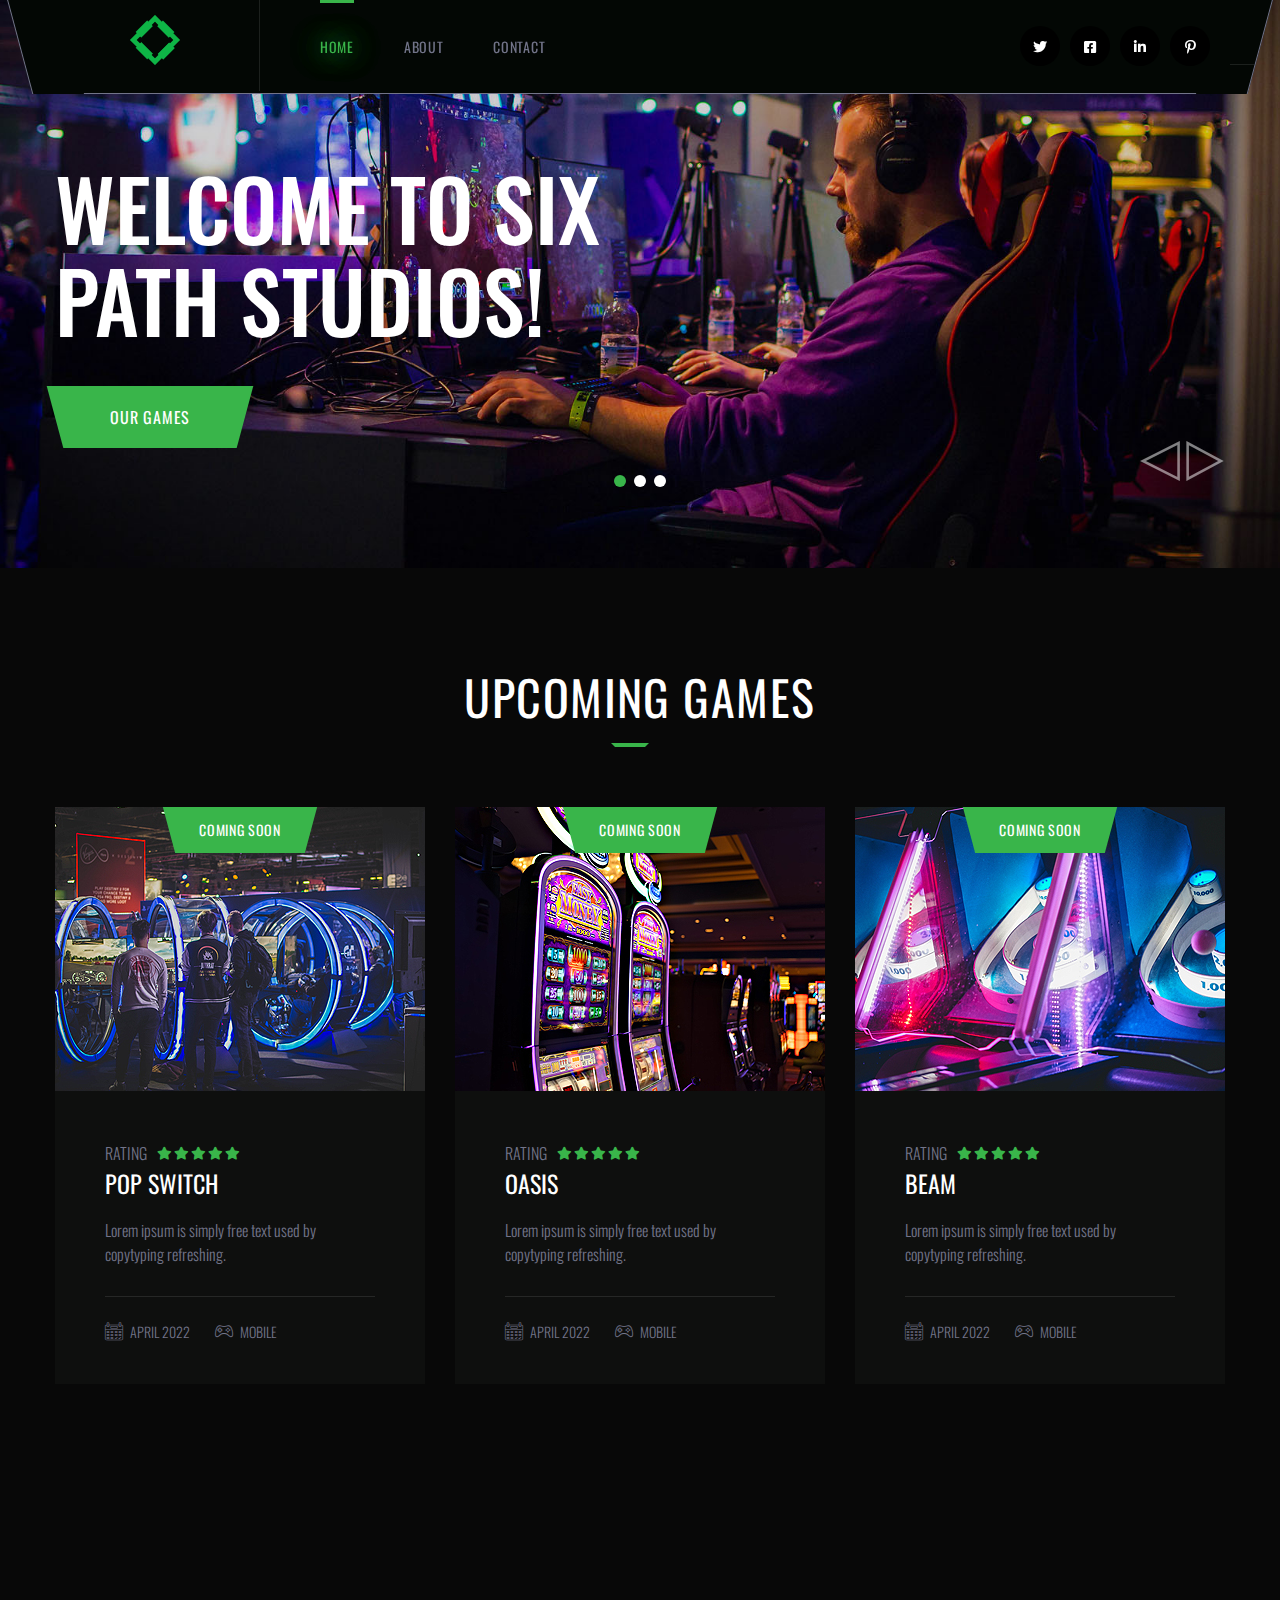
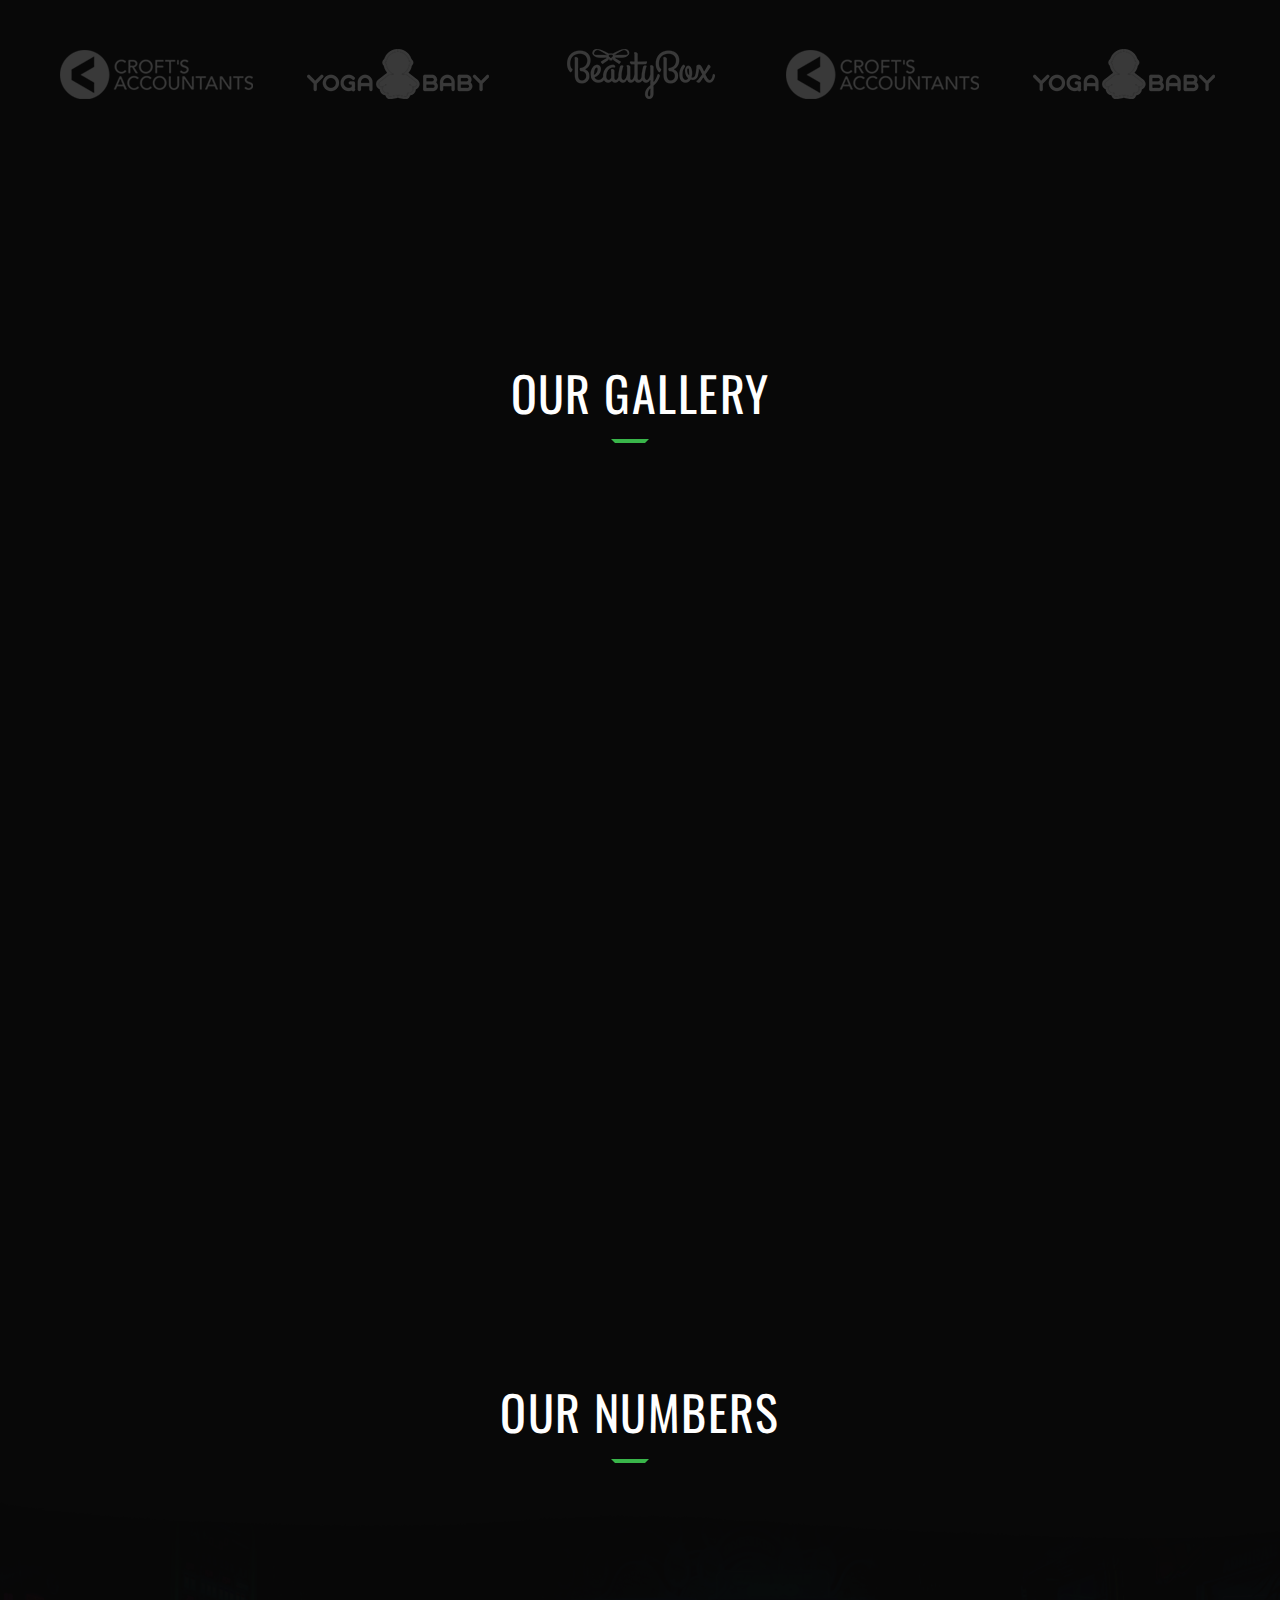
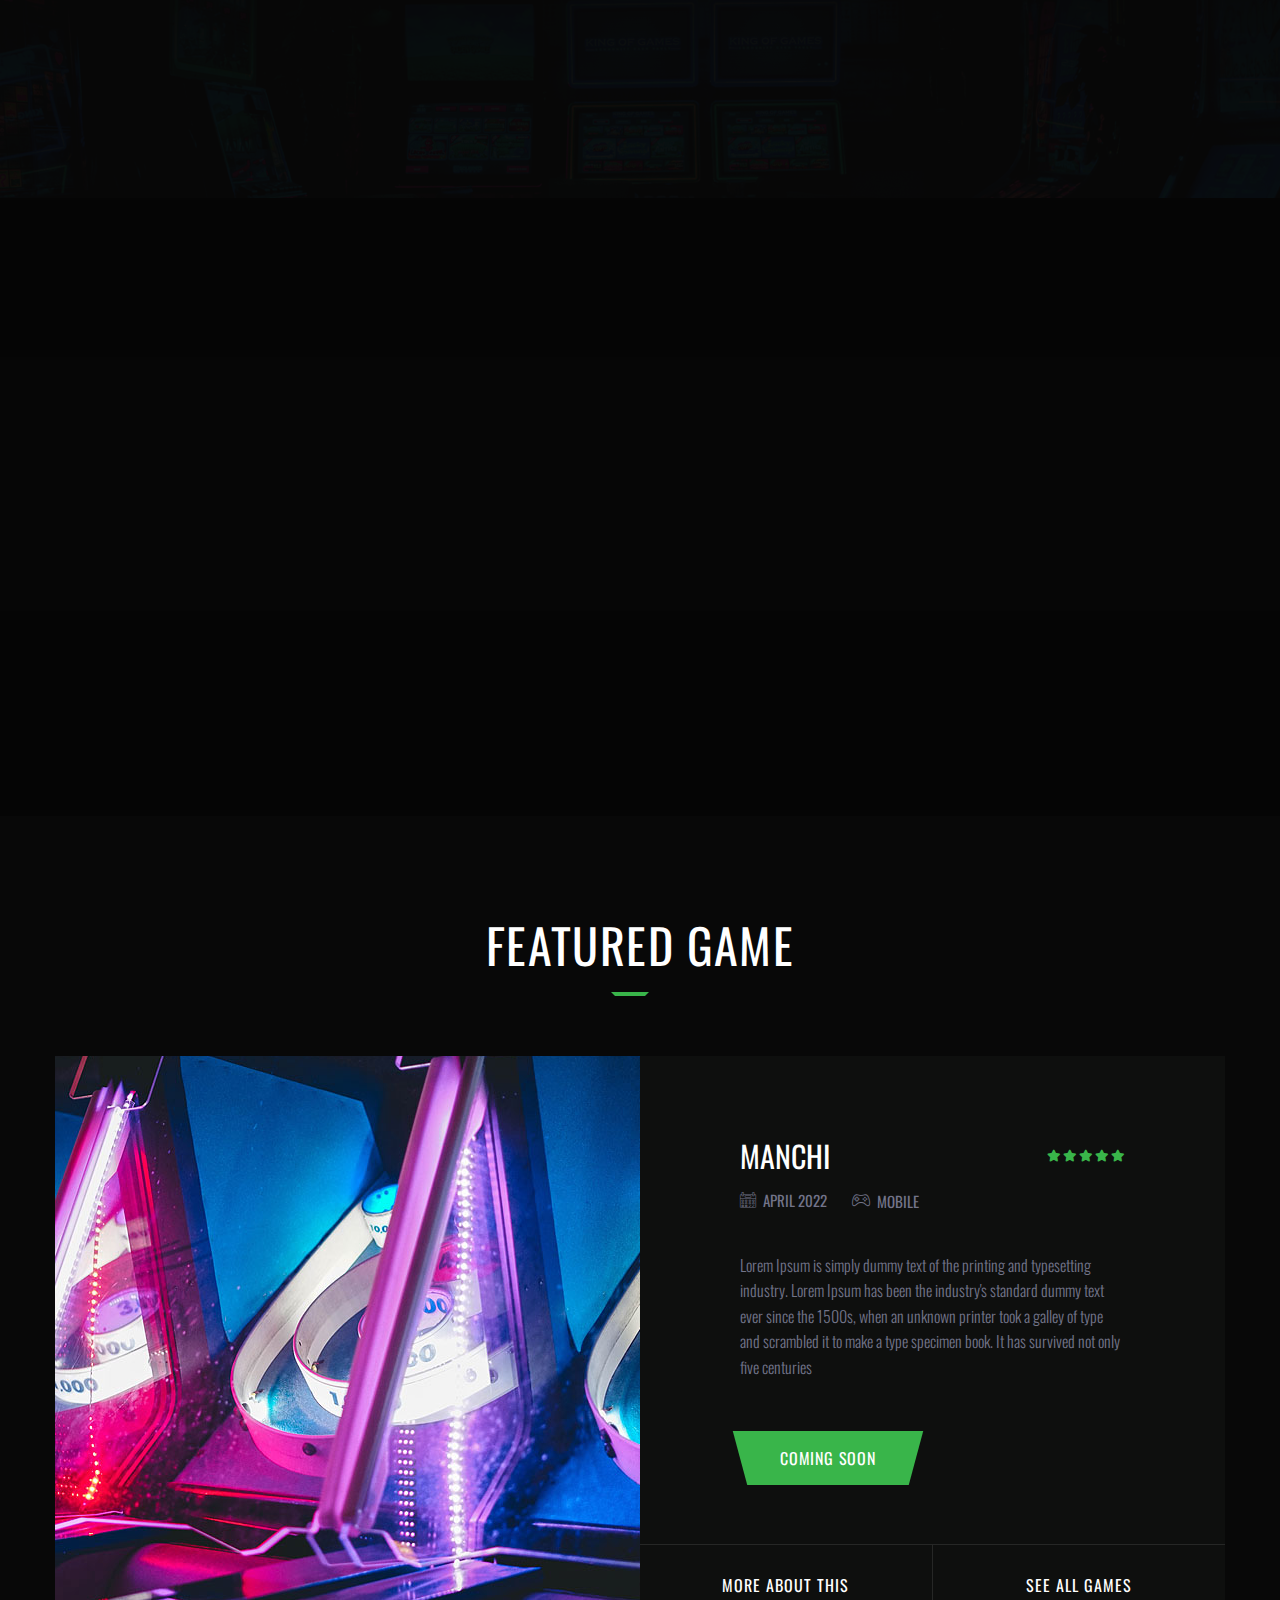
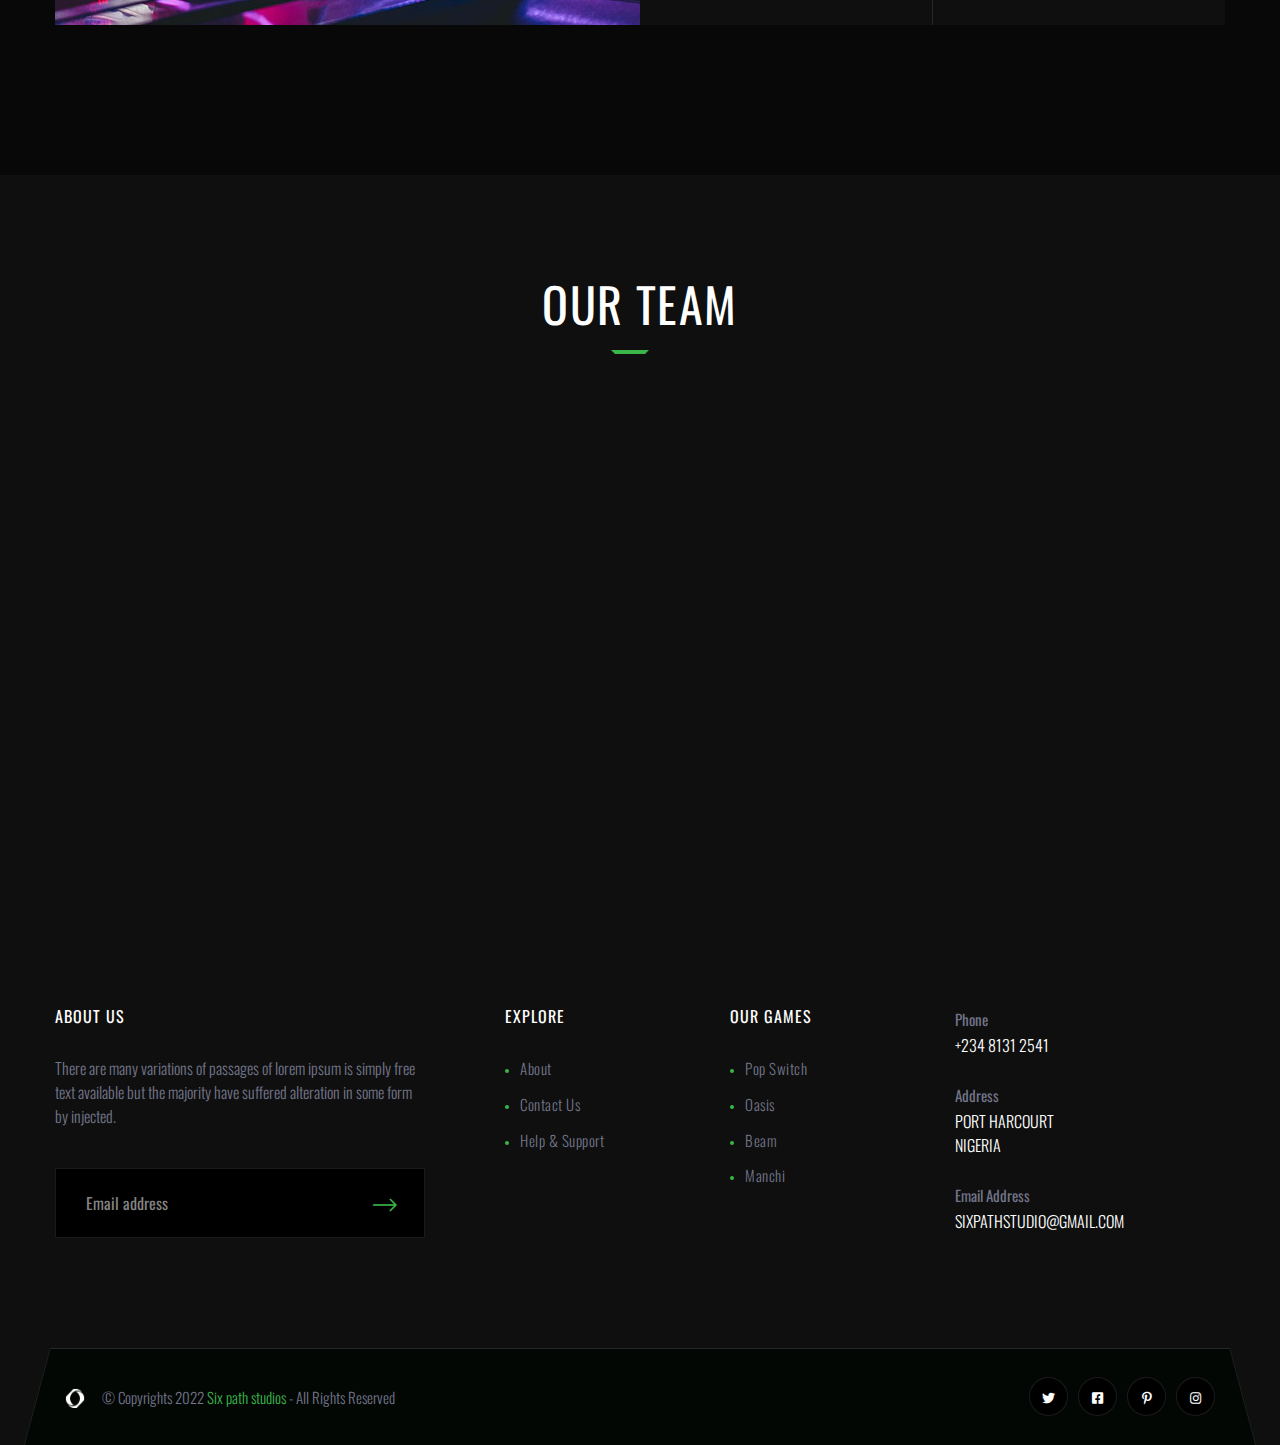
==== index.html @ fc5b92fb "team section commit" ====
<!DOCTYPE html>
<html lang="en">

<head>
    <meta charset="utf-8">
    <title>Six Path Studios</title>
    <!-- Stylesheets -->
    <link href="css/bootstrap.css" rel="stylesheet">
    <link href="css/style.css" rel="stylesheet">
    <!-- Responsive File -->
    <link href="css/responsive.css" rel="stylesheet">



    <link rel="shortcut icon" href="images/favicon.png" type="image/x-icon">
    <link rel="icon" href="images/favicon.png" type="image/x-icon">

    <!-- Responsive -->
    <meta http-equiv="X-UA-Compatible" content="IE=edge">
    <meta name="viewport" content="width=device-width, initial-scale=1.0, maximum-scale=1.0, user-scalable=0">
    <!--[if lt IE 9]><script src="https://cdnjs.cloudflare.com/ajax/libs/html5shiv/3.7.3/html5shiv.js"></script><![endif]-->
    <!--[if lt IE 9]><script src="js/respond.js"></script><![endif]-->
</head>

<body>

    <div class="page-wrapper">
        <!-- Preloader -->
        <div class="preloader">
            <div class="icon"></div>
        </div>

        <!-- Main Header -->
        <header class="main-header header-style-one">
            <div class="header-container">
                <!--Header Background Shape-->
                <div class="bg-shape-box">
                    <div class="bg-shape"></div>
                </div>

                <!-- Header Top -->
                <!-- <div class="header-top">
				<div class="inner clearfix">
                    <div class="top-left">
                        <div class="top-text">Welcome to game developement studio</div>
                    </div>
    
                    <div class="top-right">
                        <ul class="info clearfix">
                            <li><a href="tel:666-888-0000">666 888 0000</a></li>
                            <li><a href="mailto:needhelp@sintix.com">needhelp@sintix.com</a></li>
                        </ul>
                    </div>
                </div>
            </div> -->

                <!-- Header Upper -->
                <div class="header-upper">
                    <div class="inner-container clearfix">
                        <!--Logo-->
                        <div class="logo-box">
                            <div class="logo"><a href="index.html"
                                    title="Sintix - Digital Video Gaming and Consol HTML Template"><img
                                        src="images/logo.png"
                                        alt="Sintix - Digital Video Gaming and Consol HTML Template"
                                        title="Sintix - Digital Video Gaming and Consol HTML Template"></a></div>
                        </div>

                        <!--Nav Box-->
                        <div class="nav-outer clearfix">
                            <!--Mobile Navigation Toggler-->
                            <div class="mobile-nav-toggler"><span class="icon flaticon-menu-2"></span></div>

                            <!-- Main Menu -->
                            <nav class="main-menu navbar-expand-md navbar-light">
                                <div class="collapse navbar-collapse show clearfix" id="navbarSupportedContent">
                                    <ul class="navigation clearfix">
                                        <li class="current dr"><a href="index.html">Home</a>
                                            <ul>
                                                <li><a href="index.html">Home Page 01</a></li>
                                                <li class="dropdown"><a href="index.html">Header Styles</a>
                                                </li>
                                            </ul>
                                        </li>
                                        <li class=><a href="about.html">About</a>
                                            <ul>
                                                <li><a href="about.html">About Us</a></li>
                                                <li><a href="team.html">Our Team</a></li>
                                            </ul>
                                        </li>
                                        <li><a href="contact.html">Contact</a></li>
                                    </ul>
                                </div>
                            </nav>
                            <!-- Main Menu End-->

                            <ul class="social-links clearfix">
                                <li><a href="#"><span class="fab fa-twitter"></span></a></li>
                                <li><a href="#"><span class="fab fa-facebook-square"></span></a></li>
                                <li><a href="#"><span class="fab fa-linkedin-in"></span></a></li>
                                <li><a href="#"><span class="fab fa-pinterest-p"></span></a></li>
                            </ul>

                        </div>
                    </div>
                </div>
                <!--End Header Upper-->
            </div>
            <!--End Header Container-->

            <!-- Mobile Menu  -->
            <div class="mobile-menu">
                <div class="menu-backdrop"></div>
                <div class="close-btn"><span class="icon flaticon-cancel"></span></div>

                <nav class="menu-box">
                    <div class="nav-logo"><a href="index.html"><img src="images/logo.png" alt="" title=""></a></div>
                    <div class="menu-outer">
                        <!--Here Menu Will Come Automatically Via Javascript / Same Menu as in Header-->
                    </div>
                    <!--Social Links-->
                    <div class="social-links">
                        <ul class="clearfix">
                            <li><a href="#"><span class="fab fa-twitter"></span></a></li>
                            <li><a href="#"><span class="fab fa-facebook-square"></span></a></li>
                            <li><a href="#"><span class="fab fa-pinterest-p"></span></a></li>
                            <li><a href="#"><span class="fab fa-instagram"></span></a></li>
                            <li><a href="#"><span class="fab fa-youtube"></span></a></li>
                        </ul>
                    </div>
                </nav>
            </div><!-- End Mobile Menu -->
        </header>
        <!-- End Main Header -->


        <!-- Banner Section -->
        <section class="banner-section">
            <div class="banner-carousel owl-theme owl-carousel">
                <!-- Slide Item -->
                <div class="slide-item">
                    <div class="image-layer" style="background-image:url(images/main-slider/1.jpg)"></div>

                    <div class="auto-container">
                        <div class="content-box">
                            <div class="content">
                                <h2>Welcome to six path studios!</h2>
                                <div class="link-box"><a href="games.html" class="theme-btn btn-style-one"><span
                                            class="btn-title">Our games</span></a></div>
                            </div>
                        </div>
                    </div>
                </div>

                <!-- Slide Item -->
                <div class="slide-item">
                    <div class="image-layer" style="background-image:url(images/main-slider/1-a.jpg)"></div>

                    <div class="auto-container">
                        <div class="content-box">
                            <div class="content">
                                <h2>Welcome to six path studios!</h2>
                                <div class="link-box"><a href="games.html" class="theme-btn btn-style-one"><span
                                            class="btn-title">Our games</span></a></div>
                            </div>
                        </div>
                    </div>
                </div>

                <!-- Slide Item -->
                <div class="slide-item">
                    <div class="image-layer" style="background-image:url(images/main-slider/1-b.jpg)"></div>

                    <div class="auto-container">
                        <div class="content-box">
                            <div class="content">
                                <h2>Welcome to six path studios!</h2>
                                <div class="link-box"><a href="games.html" class="theme-btn btn-style-one"><span
                                            class="btn-title">Our games</span></a></div>
                            </div>
                        </div>
                    </div>
                </div>

            </div>
        </section>
        <!--End Banner Section -->

        <!--Games Section-->
        <section class="games-section">
            <div class="top-pattern-layer"></div>
            <div class="bottom-pattern-layer"></div>

            <div class="auto-container">
                <!--Title-->
                <div class="sec-title centered">
                    <h2>Upcoming games</h2><span class="bottom-curve"></span>
                </div>

                <div class="row clearfix">
                    <!--Game Block-->
                    <div class="game-block col-lg-4 col-md-6 col-sm-12 wow fadeInUp" data-wow-delay="0ms"
                        data-wow-duration="1500ms">
                        <div class="inner-box">
                            <div class="image-box">
                                <figure class="image"><a href="game-details.html"><img
                                            src="images/resource/game-image-1.jpg" alt="" title=""></a></figure>
                                <div class="link-box"><a href="#" class="link-btn"> <span class="btn-title">Coming
                                            Soon</span></a></div>
                            </div>
                            <div class="lower-content">
                                <div class="rating">Rating <span class="ratings"><span class="fa fa-star"></span><span
                                            class="fa fa-star"></span><span class="fa fa-star"></span><span
                                            class="fa fa-star"></span><span class="fa fa-star"></span></span></div>
                                <h3><a href="game-details.html">Pop Switch</a></h3>
                                <div class="text">Lorem ipsum is simply free text used by copytyping refreshing.</div>
                                <div class="post-info">
                                    <ul class="clearfix">
                                        <li><a href="#"><span class="icon flaticon-calendar-2"></span>April 2022</a>
                                        </li>
                                        <li><a href="#"><span class="icon flaticon-console"></span>Mobile</a></li>
                                    </ul>
                                </div>
                            </div>
                        </div>
                    </div>
                    <!--Game Block-->
                    <div class="game-block col-lg-4 col-md-6 col-sm-12 wow fadeInUp" data-wow-delay="300ms"
                        data-wow-duration="1500ms">
                        <div class="inner-box">
                            <div class="image-box">
                                <figure class="image"><a href="game-details.html"><img
                                            src="images/resource/game-image-2.jpg" alt="" title=""></a></figure>
                                <div class="link-box"><a href="#" class="link-btn"> <span class="btn-title">Coming
                                            Soon</span></a></div>
                            </div>
                            <div class="lower-content">
                                <div class="rating">Rating <span class="ratings"><span class="fa fa-star"></span><span
                                            class="fa fa-star"></span><span class="fa fa-star"></span><span
                                            class="fa fa-star"></span><span class="fa fa-star"></span></span></div>
                                <h3><a href="game-details.html">Oasis</a></h3>
                                <div class="text">Lorem ipsum is simply free text used by copytyping refreshing.</div>
                                <div class="post-info">
                                    <ul class="clearfix">
                                        <li><a href="#"><span class="icon flaticon-calendar-2"></span>April 2022</a>
                                        </li>
                                        <li><a href="#"><span class="icon flaticon-console"></span>Mobile</a></li>
                                    </ul>
                                </div>
                            </div>
                        </div>
                    </div>
                    <!--Game Block-->
                    <div class="game-block col-lg-4 col-md-6 col-sm-12 wow fadeInUp" data-wow-delay="600ms"
                        data-wow-duration="1500ms">
                        <div class="inner-box">
                            <div class="image-box">
                                <figure class="image"><a href="game-details.html"><img
                                            src="images/resource/game-image-3.jpg" alt="" title=""></a></figure>
                                <div class="link-box"><a href="#" class="link-btn"> <span class="btn-title">Coming
                                            Soon</span></a></div>
                            </div>
                            <div class="lower-content">
                                <div class="rating">Rating <span class="ratings"><span class="fa fa-star"></span><span
                                            class="fa fa-star"></span><span class="fa fa-star"></span><span
                                            class="fa fa-star"></span><span class="fa fa-star"></span></span></div>
                                <h3><a href="game-details.html">Beam</a></h3>
                                <div class="text">Lorem ipsum is simply free text used by copytyping refreshing.</div>
                                <div class="post-info">
                                    <ul class="clearfix">
                                        <li><a href="#"><span class="icon flaticon-calendar-2"></span>April 2022</a>
                                        </li>
                                        <li><a href="#"><span class="icon flaticon-console"></span>Mobile</a></li>
                                    </ul>
                                </div>
                            </div>
                        </div>
                    </div>
                </div>
            </div>

        </section>


        <!--Sponsors Section-->
        <section class="sponsors-section">
            <div class="auto-container">

                <div class="sponsors-outer">
                    <!--Sponsors Carousel-->
                    <ul class="sponsors-carousel owl-carousel owl-theme">
                        <li class="slide-item">
                            <figure class="image-box"><a href="#"><img src="images/clients/1.png" alt=""></a></figure>
                        </li>
                        <li class="slide-item">
                            <figure class="image-box"><a href="#"><img src="images/clients/2.png" alt=""></a></figure>
                        </li>
                        <li class="slide-item">
                            <figure class="image-box"><a href="#"><img src="images/clients/3.png" alt=""></a></figure>
                        </li>
                        <li class="slide-item">
                            <figure class="image-box"><a href="#"><img src="images/clients/1.png" alt=""></a></figure>
                        </li>
                        <li class="slide-item">
                            <figure class="image-box"><a href="#"><img src="images/clients/2.png" alt=""></a></figure>
                        </li>
                        <li class="slide-item">
                            <figure class="image-box"><a href="#"><img src="images/clients/3.png" alt=""></a></figure>
                        </li>
                        <li class="slide-item">
                            <figure class="image-box"><a href="#"><img src="images/clients/1.png" alt=""></a></figure>
                        </li>
                        <li class="slide-item">
                            <figure class="image-box"><a href="#"><img src="images/clients/2.png" alt=""></a></figure>
                        </li>
                        <li class="slide-item">
                            <figure class="image-box"><a href="#"><img src="images/clients/3.png" alt=""></a></figure>
                        </li>
                    </ul>
                </div>

            </div>
        </section>
        <!--End Sponsors Section-->

        <!--Dual Section-->
        <section class="dual-section">
            <div class="top-pattern-layer"></div>
            <div class="home-gallery">
                <div class="auto-container">
                    <!--Title-->
                    <div class="sec-title centered">
                        <h2>Our gallery</h2><span class="bottom-curve"></span>
                    </div>
                    <div class="fixed-gallery-box clearfix">
                        <!--Gallery Item-->
                        <div class="gallery-item wow fadeInLeft" data-wow-delay="0ms" data-wow-duration="1500ms">
                            <div class="inner-box">
                                <div class="image-box">
                                    <div class="image-layer" style="background-image: url(images/gallery/1.jpg);"></div>
                                </div>
                                <div class="hover-box">
                                    <a href="images/gallery/1.jpg" title="" data-fancybox="home-gallery"
                                        class="lightbox-image"><span class="icon flaticon-cross"></span></a>
                                </div>
                            </div>
                        </div>
                        <!--Gallery Item-->
                        <div class="gallery-item wow fadeInUp" data-wow-delay="0ms" data-wow-duration="1500ms">
                            <div class="inner-box">
                                <div class="image-box">
                                    <div class="image-layer" style="background-image: url(images/gallery/2.jpg);"></div>
                                </div>
                                <div class="hover-box">
                                    <a href="images/gallery/2.jpg" title="" data-fancybox="home-gallery"
                                        class="lightbox-image"><span class="icon flaticon-cross"></span></a>
                                </div>
                            </div>
                        </div>

                        <!--Gallery Item-->
                        <div class="gallery-item wow fadeInRight" data-wow-delay="0ms" data-wow-duration="1500ms">
                            <div class="inner-box">
                                <div class="image-box">
                                    <div class="image-layer" style="background-image: url(images/gallery/3.jpg);"></div>
                                </div>
                                <div class="hover-box">
                                    <a href="images/gallery/3.jpg" title="" data-fancybox="home-gallery"
                                        class="lightbox-image"><span class="icon flaticon-cross"></span></a>
                                </div>
                            </div>
                        </div>

                        <!--Gallery Item-->
                        <div class="gallery-item wow fadeInLeft" data-wow-delay="0ms" data-wow-duration="1500ms">
                            <div class="inner-box">
                                <div class="image-box">
                                    <div class="image-layer" style="background-image: url(images/gallery/4.jpg);"></div>
                                </div>
                                <div class="hover-box">
                                    <a href="images/gallery/4.jpg" title="" data-fancybox="home-gallery"
                                        class="lightbox-image"><span class="icon flaticon-cross"></span></a>
                                </div>
                            </div>
                        </div>

                        <!--Gallery Item-->
                        <div class="gallery-item wow fadeInUp" data-wow-delay="0ms" data-wow-duration="1500ms">
                            <div class="inner-box">
                                <div class="image-box">
                                    <div class="image-layer" style="background-image: url(images/gallery/5.jpg);"></div>
                                </div>
                                <div class="hover-box">
                                    <a href="images/gallery/5.jpg" title="" data-fancybox="home-gallery"
                                        class="lightbox-image"><span class="icon flaticon-cross"></span></a>
                                </div>
                            </div>
                        </div>

                        <!--Gallery Item-->
                        <div class="gallery-item wow fadeInRight" data-wow-delay="0ms" data-wow-duration="1500ms">
                            <div class="inner-box">
                                <div class="image-box">
                                    <div class="image-layer" style="background-image: url(images/gallery/6.jpg);"></div>
                                </div>
                                <div class="hover-box">
                                    <a href="images/gallery/6.jpg" title="" data-fancybox="home-gallery"
                                        class="lightbox-image"><span class="icon flaticon-cross"></span></a>
                                </div>
                            </div>
                        </div>

                        <!--Gallery Item-->
                        <div class="gallery-item wow fadeInDown" data-wow-delay="0ms" data-wow-duration="1500ms">
                            <div class="inner-box">
                                <div class="image-box">
                                    <div class="image-layer" style="background-image: url(images/gallery/7.jpg);"></div>
                                </div>
                                <div class="hover-box">
                                    <a href="images/gallery/7.jpg" title="" data-fancybox="home-gallery"
                                        class="lightbox-image"><span class="icon flaticon-cross"></span></a>
                                </div>
                            </div>
                        </div>

                    </div>
                </div>
            </div>

            <div class="fact-counter">
                <div class="auto-container">
                    <!--Title-->
                    <div class="sec-title centered">
                        <h2>Our Numbers</h2><span class="bottom-curve"></span>
                    </div>

                    <div class="row clearfix">
                        <!--Column-->
                        <div class="counter-column col-lg-3 col-md-6 col-sm-12 wow fadeInUp">
                            <div class="count-box"><span class="count-text" data-speed="3000" data-stop="04">0</span>
                            </div>
                            <h4 class="counter-title">Games developed</h4>
                        </div>

                        <!--Column-->
                        <div class="counter-column col-lg-3 col-md-6 col-sm-12 wow fadeInUp" data-wow-delay="400ms">
                            <div class="count-box">0<span class="count-text" data-speed="300" data-stop="02">0</span>
                            </div>
                            <h4 class="counter-title">years of experience</h4>
                        </div>

                        <!--Column-->
                        <div class="counter-column col-lg-3 col-md-6 col-sm-12 wow fadeInUp" data-wow-delay="800ms">
                            <div class="count-box"><span class="count-text" data-speed="1500" data-stop="04">0</span>
                            </div>
                            <h4 class="counter-title">team members</h4>
                        </div>

                        <!--Column-->
                        <div class="counter-column col-lg-3 col-md-6 col-sm-12 wow fadeInUp" data-wow-delay="1200ms">
                            <div class="count-box"><span class="count-text" data-speed="3000" data-stop="96">0</span>
                            </div>
                            <h4 class="counter-title">positive ratings</h4>
                        </div>
                    </div>
                </div>
            </div>

            <div class="bg-image-layer" style="background-image: url(images/background/fact-counter-bg.png);"></div>

        </section>


        <!--Reviews Section-->
        <!-- <section class="reviews-section">
            <div class="top-pattern-layer-dark"></div>
            <div class="bottom-pattern-layer-dark"></div>

            <div class="auto-container"> -->
        <!--Title-->
        <!-- <div class="sec-title">
                    <h2>Players reviews</h2><span class="bottom-curve"></span> -->
        <!-- </div>

                <div class="testimonial-slider carousel-outer clearfix">

                    <div class="thumb-carousel-box">
                        <ul class="thumb-carousel owl-carousel owl-theme">
                            <li class="thumb"><img src="images/resource/rev-thumb-1.jpg" alt=""></li>
                            <li class="thumb"><img src="images/resource/rev-thumb-2.jpg" alt=""></li>
                            <li class="thumb"><img src="images/resource/rev-thumb-3.jpg" alt=""></li>
                            <li class="thumb"><img src="images/resource/rev-thumb-1.jpg" alt=""></li>
                            <li class="thumb"><img src="images/resource/rev-thumb-2.jpg" alt=""></li>
                            <li class="thumb"><img src="images/resource/rev-thumb-3.jpg" alt=""></li>
                        </ul>
                    </div>

                    <div class="text-carousel owl-carousel owl-theme"> -->
        <!--Slide Item-->
        <!-- <div class="slide-item">
                            <div class="inner">
                                <div class="text">This is due to their excellent service competitive pricing and
                                    customer support. It’s throughly refresing to get such a personal touch. There are
                                    many variations of passages of available, but the majority have suffered alteration
                                    in some form by injected humour.</div>
                                <div class="info clearfix"><span class="name">Jessica brown</span> &ensp;-&ensp; <span
                                        class="date">25 may, 2019</span></div>
                            </div>
                        </div> -->
        <!--Slide Item-->
        <!-- <div class="slide-item">
                            <div class="inner">
                                <div class="text">This is due to their excellent service competitive pricing and
                                    customer support. It’s throughly refresing to get such a personal touch. There are
                                    many variations of passages of available, but the majority have suffered alteration
                                    in some form by injected humour.</div>
                                <div class="info clearfix"><span class="name">Kevin Smith</span> &ensp;-&ensp; <span
                                        class="date">25 may, 2019</span></div>
                            </div>
                        </div> -->
        <!--Slide Item-->
        <!-- <div class="slide-item">
                            <div class="inner">
                                <div class="text">This is due to their excellent service competitive pricing and
                                    customer support. It’s throughly refresing to get such a personal touch. There are
                                    many variations of passages of available, but the majority have suffered alteration
                                    in some form by injected humour.</div>
                                <div class="info clearfix"><span class="name">Christine eve</span> &ensp;-&ensp; <span
                                        class="date">25 may, 2019</span></div>
                            </div>
                        </div> -->
        <!--Slide Item-->
        <!-- <div class="slide-item">
                            <div class="inner">
                                <div class="text">This is due to their excellent service competitive pricing and
                                    customer support. It’s throughly refresing to get such a personal touch. There are
                                    many variations of passages of available, but the majority have suffered alteration
                                    in some form by injected humour.</div>
                                <div class="info clearfix"><span class="name">Jessica brown</span> &ensp;-&ensp; <span
                                        class="date">25 may, 2019</span></div>
                            </div>
                        </div> -->
        <!--Slide Item-->
        <!-- <div class="slide-item">
                            <div class="inner">
                                <div class="text">This is due to their excellent service competitive pricing and
                                    customer support. It’s throughly refresing to get such a personal touch. There are
                                    many variations of passages of available, but the majority have suffered alteration
                                    in some form by injected humour.</div>
                                <div class="info clearfix"><span class="name">Kevin Smith</span> &ensp;-&ensp; <span
                                        class="date">25 may, 2019</span></div>
                            </div>
                        </div> -->
        <!--Slide Item-->
        <!-- <div class="slide-item">
                            <div class="inner">
                                <div class="text">This is due to their excellent service competitive pricing and
                                    customer support. It’s throughly refresing to get such a personal touch. There are
                                    many variations of passages of available, but the majority have suffered alteration
                                    in some form by injected humour.</div>
                                <div class="info clearfix"><span class="name">Christine eve</span> &ensp;-&ensp; <span
                                        class="date">25 may, 2019</span></div>
                            </div>
                        </div> -->
        <!-- </div>

                </div>
            </div>

        </section> -->
        <!-- end reviews -->

        <!--Video Section-->
        <section class="video-section">
            <div class="image-layer" style="background-image: url(images/background/video-bg.jpg);"></div>

            <div class="auto-container">
                <div class="content-box wow zoomInStable" data-wow-delay="0ms" data-wow-duration="2500ms">
                    <div class="link-box">
                        <a href="https://www.youtube.com/watch?v=ticp6ScuyLY" class="lightbox-image"><span
                                class="icon fa fa-play"></span></a>
                    </div>
                    <h2>Sintix WHERE DIGITAL WORLDS MEET REAL INNOVATION</h2>
                </div>
            </div>
        </section>

        <!--Featured Games Section-->
        <section class="featured-games-section">
            <div class="top-pattern-layer"></div>

            <div class="auto-container">
                <div class="sec-title centered">
                    <h2>Featured Game</h2><span class="bottom-curve"></span>
                </div>
                <div class="featured-carousel-box">
                    <div class="featured-game-carousel single-item-carousel owl-theme owl-carousel">
                        <!--Slide Item-->
                        <div class="slide-item">
                            <div class="content-box clearfix">
                                <!--Image Column-->
                                <div class="image-column">
                                    <div class="inner">
                                        <div class="image-layer"
                                            style="background-image: url(images/resource/featured-image-1.jpg);"></div>
                                        <div class="image-box"><img src="images/resource/featured-image-1.jpg" alt=""
                                                title=""></div>
                                        <a href="game-details.html" class="over-link"></a>
                                    </div>
                                </div>
                                <!--Text Column-->
                                <div class="text-column">
                                    <div class="inner">
                                        <div class="title clearfix">
                                            <h3><a href="game-details.html">Manchi</a> </h3>
                                            <div class="rating"><span class="fa fa-star"></span><span
                                                    class="fa fa-star"></span><span class="fa fa-star"></span><span
                                                    class="fa fa-star"></span><span class="fa fa-star"></span></div>
                                        </div>
                                        <div class="info">
                                            <ul class="clearfix">
                                                <li><a href="#"><span class="icon flaticon-calendar-2"></span>April
                                                        2022</a></li>
                                                <li><a href="#"><span class="icon flaticon-console"></span>Mobile</a>
                                                </li>
                                            </ul>
                                        </div>
                                        <div class="text">Lorem Ipsum is simply dummy text of the printing and
                                            typesetting industry. Lorem Ipsum has been the industry's standard dummy
                                            text ever since the 1500s, when an unknown printer took a galley of type and
                                            scrambled it to make a type specimen book. It has survived not only five
                                            centuries</div>
                                        <div class="link-box"><a href="games.html" class="theme-btn btn-style-one"><span
                                                    class="btn-title">Coming Soon</span></a></div>
                                        <ul class="bottom-links clearfix">
                                            <li><a href="games.html" class="theme-btn">More About this</a></li>
                                            <li><a href="games.html" class="theme-btn">See All Games</a></li>
                                        </ul>
                                    </div>
                                </div>
                            </div>
                        </div>

                        <!--Slide Item-->
                        <!-- <div class="slide-item">
                            <div class="content-box clearfix"> -->
                        <!--Image Column-->
                        <!-- <div class="image-column">
                                    <div class="inner">
                                        <div class="image-layer"
                                            style="background-image: url(images/resource/featured-image-1.jpg);"></div>
                                        <div class="image-box"><img src="images/resource/featured-image-1.jpg" alt=""
                                                title=""></div>
                                        <a href="game-details.html" class="over-link"></a>
                                    </div>
                                </div> -->
                        <!--Text Column-->
                        <!-- <div class="text-column">
                                    <div class="inner">
                                        <div class="title clearfix">
                                            <h3><a href="game-details.html">justic league</a> </h3>
                                            <div class="rating"><span class="fa fa-star"></span><span
                                                    class="fa fa-star"></span><span class="fa fa-star"></span><span
                                                    class="fa fa-star"></span><span class="fa fa-star"></span></div>
                                        </div>
                                        <div class="info">
                                            <ul class="clearfix">
                                                <li><a href="#"><span class="icon flaticon-calendar-2"></span>May
                                                        2018</a></li>
                                                <li><a href="#"><span class="icon flaticon-console"></span>Google
                                                        Play</a></li>
                                            </ul>
                                        </div>
                                        <div class="text">Lorem Ipsum is simply dummy text of the printing and
                                            typesetting industry. Lorem Ipsum has been the industry's standard dummy
                                            text ever since the 1500s, when an unknown printer took a galley of type and
                                            scrambled it to make a type specimen book. It has survived not only five
                                            centuries</div>
                                        <div class="link-box"><a href="games.html" class="theme-btn btn-style-one"><span
                                                    class="btn-title">Download game</span></a></div>
                                        <ul class="bottom-links clearfix">
                                            <li><a href="games.html" class="theme-btn">More About this</a></li>
                                            <li><a href="games.html" class="theme-btn">See All Games</a></li>
                                        </ul>
                                    </div>
                                </div> -->
                        <!-- </div>
                        </div> -->

                    </div>
                </div>

            </div>
        </section>

        <!--Team Section-->
        <section class="team-section">
            <div class="top-pattern-layer-dark"></div>
            <div class="bottom-pattern-layer-dark"></div>

            <div class="auto-container">
                <!--Title-->
                <div class="sec-title centered">
                    <h2>Our team</h2><span class="bottom-curve"></span>
                </div>

                <div class="row clearfix">
                    <!--Team Block-->
                    <div class="team-block col-lg-3 col-md-6 col-sm-12 wow fadeInLeft" data-wow-delay="0ms"
                        data-wow-duration="1500ms">
                        <div class="inner-box">
                            <figure class="image-box"><a href="#"><img src="images/resource/louis.jpg" alt=""
                                        title=""></a></figure>
                            <div class="lower-box">
                                <h3><a href="#">Louis Whyte Jonah
                                    </a></h3>
                                <div class="designation">Co Founder
                                    UX DESIGNER</div>
                                <div class="social-links">
                                    <ul class="default-social-links clearfix">
                                        <li><a href="#"><span class="fab fa-twitter"></span></a></li>
                                        <li><a href="#"><span class="fab fa-facebook-square"></span></a></li>
                                        <li><a href="#"><span class="fab fa-instagram"></span></a></li>
                                    </ul>
                                </div>
                            </div>
                        </div>
                    </div>
                    <!--Team Block-->
                    <div class="team-block col-lg-3 col-md-6 col-sm-12 wow fadeInLeft" data-wow-delay="300ms"
                        data-wow-duration="1500ms">
                        <div class="inner-box">
                            <figure class="image-box"><a href="#"><img src="images/resource/tamar.jpg" alt=""
                                        title=""></a></figure>
                            <div class="lower-box">
                                <h3><a href="#">Tamunoprinye ‘Tamar’ Minimah</a></h3>
                                <div class="designation">Co founder
                                    Game Developer</div>
                                <div class="social-links">
                                    <ul class="default-social-links clearfix">
                                        <li><a href="#"><span class="fab fa-twitter"></span></a></li>
                                        <li><a href="#"><span class="fab fa-facebook-square"></span></a></li>
                                        <li><a href="#"><span class="fab fa-instagram"></span></a></li>
                                    </ul>
                                </div>
                            </div>
                        </div>
                    </div>
                    <!--Team Block-->
                    <div class="team-block col-lg-3 col-md-6 col-sm-12 wow fadeInLeft" data-wow-delay="600ms"
                        data-wow-duration="1500ms">
                        <div class="inner-box">
                            <figure class="image-box"><a href="#"><img src="images/resource/natachi.jpg" alt=""
                                        title=""></a></figure>
                            <div class="lower-box">
                                <h3><a href="#">Nnamaka Natachi Okezuo</a></h3>
                                <div class="designation">Bkockchain Developer</div>
                                <div class="social-links">
                                    <ul class="default-social-links clearfix">
                                        <li><a href="#"><span class="fab fa-twitter"></span></a></li>
                                        <li><a href="#"><span class="fab fa-facebook-square"></span></a></li>
                                        <li><a href="#"><span class="fab fa-instagram"></span></a></li>
                                    </ul>
                                </div>
                            </div>
                        </div>
                    </div>
                    <!--Team Block-->
                    <div class="team-block col-lg-3 col-md-6 col-sm-12 wow fadeInLeft" data-wow-delay="900ms"
                        data-wow-duration="1500ms">
                        <div class="inner-box">
                            <figure class="image-box"><a href="#"><img src="images/resource/alabo.jpg" alt=""
                                        title=""></a></figure>
                            <div class="lower-box">
                                <h3><a href="#">Alabo Excel</a></h3>
                                <div class="designation">Web Developer</div>
                                <div class="social-links">
                                    <ul class="default-social-links clearfix">
                                        <li><a href="#"><span class="fab fa-twitter"></span></a></li>
                                        <li><a href="#"><span class="fab fa-facebook-square"></span></a></li>
                                        <li><a href="#"><span class="fab fa-instagram"></span></a></li>
                                    </ul>
                                </div>
                            </div>
                        </div>
                    </div>
                </div>

            </div>

        </section>



        <!-- Main Footer -->
        <footer class="main-footer">
            <div class="top-pattern-layer-dark"></div>

            <div class="auto-container">
                <!--Widgets Section-->
                <div class="widgets-section">
                    <div class="row clearfix">

                        <!--Column-->
                        <div class="column col-lg-4 col-md-6 col-sm-12">
                            <div class="footer-widget logo-widget">
                                <div class="widget-title">
                                    <h3>About us</h3>
                                </div>
                                <div class="text">There are many variations of passages of lorem ipsum is simply free
                                    text available but the majority have suffered alteration in some form by injected.
                                </div>
                                <!--Newsletter-->
                                <div class="newsletter-form">
                                    <form method="post" action="contact.html">
                                        <div class="form-group clearfix">
                                            <input type="email" name="email" value="" placeholder="Email address"
                                                required>
                                            <button type="submit" class="theme-btn newsletter-btn"><span
                                                    class="icon flaticon-arrows-6"></span></button>
                                        </div>
                                    </form>
                                </div>
                            </div>
                        </div>

                        <!--Column-->
                        <div class="column col-lg-5 col-md-6 col-sm-12">
                            <div class="footer-widget links-widget">
                                <div class="widget-content">
                                    <div class="row clearfix">
                                        <div class="column col-lg-6 col-md-6 col-sm-12">
                                            <div class="widget-title">
                                                <h3>Explore</h3>
                                            </div>
                                            <ul class="list">
                                                <li><a href="#">About</a></li>
                                                <li><a href="#">Contact Us</a></li>
                                                <li><a href="#">Help & Support</a></li>
                                            </ul>
                                        </div>
                                        <div class="column col-lg-6 col-md-6 col-sm-12">
                                            <div class="widget-title">
                                                <h3>Our Games</h3>
                                            </div>
                                            <ul class="list">
                                                <li><a href="#">Pop Switch</a></li>
                                                <li><a href="#">Oasis</a></li>
                                                <li><a href="#">Beam</a></li>
                                                <li><a href="#">Manchi</a></li>
                                            </ul>
                                        </div>
                                    </div>
                                </div>
                            </div>
                        </div>

                        <!--Column-->
                        <div class="column col-lg-3 col-md-6 col-sm-12">
                            <div class="footer-widget info-widget">
                                <ul class="contact-info">
                                    <li><strong>Phone</strong> <br><a href="tel:234813512651">+234 8131 2541</a></li>
                                    <li><strong>Address</strong> <br>Port Harcourt <br>Nigeria</li>
                                    <li><strong>Email Address</strong> <br><a
                                            href="mailto:sixpathstudio@gmail.com">sixpathstudio@gmail.com</a></li>
                                </ul>
                            </div>
                        </div>

                    </div>
                </div>
            </div>

            <!-- Footer Bottom -->
            <div class="footer-bottom">
                <div class="outer-container">
                    <!--Footer Bottom Shape-->
                    <div class="bottom-shape-box">
                        <div class="bg-shape"></div>
                    </div>

                    <div class="auto-container">
                        <!--Scroll to top-->
                        <div class="scroll-to-top scroll-to-target" data-target="html"><span
                                class="flaticon-up-arrow"></span></div>
                        <!--Scroll to top-->
                        <div class="row clearfix">
                            <!-- Column -->
                            <div class="column col-lg-6 col-md-12 col-sm-12">
                                <div class="copyright"><span class="logo-icon"></span> &copy; Copyrights 2022 <a
                                        href="#">Six path studios</a> - All Rights Reserved</div>
                            </div>
                            <!-- Column -->
                            <div class="column col-lg-6 col-md-12 col-sm-12">
                                <div class="social-links">
                                    <ul class="default-social-links">
                                        <li><a href="#"><span class="fab fa-twitter"></span></a></li>
                                        <li><a href="#"><span class="fab fa-facebook-square"></span></a></li>
                                        <li><a href="#"><span class="fab fa-pinterest-p"></span></a></li>
                                        <li><a href="#"><span class="fab fa-instagram"></span></a></li>
                                    </ul>
                                </div>
                            </div>
                        </div>
                    </div>

                </div>
            </div>

        </footer>

    </div>
    <!--End pagewrapper-->

    <!--Scroll to top-->
    <div class="scroll-to-top scroll-to-target" data-target="html"><span class="flaticon-up-arrow"></span></div>

    <script src="js/jquery.js"></script>
    <script src="js/popper.min.js"></script>
    <script src="js/bootstrap.min.js"></script>
    <script src="js/jquery-ui.js"></script>
    <script src="js/jquery.fancybox.js"></script>
    <script src="js/owl.js"></script>
    <script src="js/appear.js"></script>
    <script src="js/wow.js"></script>
    <script src="js/scrollbar.js"></script>
    <script src="js/script.js"></script>

</body>

</html>
---- css/style.css ----
/* Sintix - Digital Video Gaming and Consol HTML Template  */

/*********** TABLE OF CONTENTS **************
1. Fonts
2. Reset
3. Global
4. Main Header
5. Sticky Header
6. Mobile Menu
7. Main Slider / Banner Carousel
8. Latest Games
9. Sponsors Section
10. Gallery Section 01
11. Fun Facts
12. Customer Reviews / Tesstimonials
13. Video Section
14. Featured Games
15. Team Section
16. News Section
17. Main Footer
18. Gaming Platforms
19. Watch Trailer
20. Awards Section
21. Gallery Secion 02
22. Featured Game
23. Parallax Section
24. FAQs
25. Home Light Version
26. Page Banner
27. About Section
28. Game Details
29. Gallery Page
30. Blog Grid
31. Blog Default
32. Sidebar
33. Blog Details
34. Map Banner
35. Contact Info
36. Contact Form



**********************************************/

/*** 

====================================================================
			Fonts
====================================================================

 ***/

@import url('https://fonts.googleapis.com/css?family=Oswald:300,400,500,600,700&display=swap');

/*
font-family: 'Oswald', sans-serif;
*/

@import url('fontawesome-all.css');
@import url('animate.css');
@import url('flaticon.css');
@import url('owl.css');
@import url('jquery-ui.css');
@import url('jquery.fancybox.min.css');
@import url('scrollbar.css');
@import url('hover.css');

/*** 

====================================================================
	Reset
====================================================================

 ***/

*{
	margin:0px;
	padding:0px;
	border:none;
	outline:none;
	font-size: 100%;
	line-height: inherit;
}

/*** 

====================================================================
	Global Settings
====================================================================

 ***/

body {
	
	font-size:16px;
	color:#727489;
	line-height:1.6em;
	font-weight:300;
	background:#080808;
	-webkit-font-smoothing: antialiased;
	-moz-font-smoothing: antialiased;
	font-family: 'Oswald', sans-serif;
}

a{
	text-decoration:none;
	cursor:pointer;
	color:#39b54a;
}

a:hover,
a:focus,
a:visited{
	text-decoration:none;
	outline:none;
}

h1,h2,h3,h4,h5,h6 {
	position:relative;
	font-weight:normal;
	margin:0px;
	background:none;
	line-height:1.25em;
	font-family: 'Oswald', cursive;
}

textarea{
	overflow:hidden;	
}

button{
	outline: none !important;
	cursor: pointer;
}

p{
	font-size: 16px;
	line-height: 1.6em;
	margin: 0 0 15px;
}

::-webkit-input-placeholder{color: inherit;}
::-moz-input-placeholder{color: inherit;}
::-ms-input-placeholder{color: inherit;}

.page-wrapper{
	position:relative;
	margin:0 auto;
	width:100%;
	min-width:300px;
	z-index: 9;
	overflow: hidden;
}

.auto-container{
	position:static;
	max-width:1200px;
	padding:0px 15px;
	margin:0 auto;
}

ul,li{
	list-style:none;
	padding:0px;
	margin:0px;	
}

figure{
	margin-bottom: 0;
}

.theme-btn{
	display:inline-block;
	-webkit-transition:all 0.3s ease;
	-moz-transition:all 0.3s ease;
	-ms-transition:all 0.3s ease;
	-o-transition:all 0.3s ease;
	transition:all 0.3s ease;
}

.centered{
	text-align:center !important;
}

/*Btn Style One*/

.btn-style-one{
	position: relative;
	display: inline-block;
	font-size: 16px;
	line-height: 30px;
	padding: 0px 10px;
	color: #ffffff;
	font-weight: 400;
	text-transform:uppercase;
	letter-spacing: 0.05em;
	border-radius:0px;
}

.btn-style-one .btn-title{
	position: relative;
	display:block;
	z-index:1;
	padding: 16px 45px;
	background: #39b54a;
	border-radius:0px;
	transition:all 0.3s ease;
	-moz-transition:all 0.3s ease;
	-webkit-transition:all 0.3s ease;
	-ms-transition:all 0.3s ease;
	-o-transition:all 0.3s ease;
}

.btn-style-one:hover .btn-title{
	color:#ffffff;
	box-shadow: 0px 0px 20px 0px #39b54a;
}

.btn-style-one:before{
	content: '';
    position: absolute;
    left: 0px;
    top: 0px;
    width: 20px;
    height: 100%;
    background: #39b54a;
    -webkit-transform: skew(15deg);
    -ms-transform: skew(15deg);
    transform: skew(15deg);
	-webkit-transition:all 0.3s ease;
	-moz-transition:all 0.3s ease;
	-ms-transition:all 0.3s ease;
	-o-transition:all 0.3s ease;
	transition:all 0.3s ease;
}

.btn-style-one:after{
	content: '';
    position: absolute;
    right: 0px;
    top: 0px;
    width: 20px;
    height: 100%;
    background: #39b54a;
    -webkit-transform: skew(-15deg);
    -ms-transform: skew(-15deg);
    transform: skew(-15deg);
	-webkit-transition:all 0.3s ease;
	-moz-transition:all 0.3s ease;
	-ms-transition:all 0.3s ease;
	-o-transition:all 0.3s ease;
	transition:all 0.3s ease;
}

.btn-style-one:hover:before{
	-webkit-transform: skew(0deg);
	-ms-transform: skew(0deg);
	transform: skew(0deg);
	box-shadow: 0px 0px 20px 0px #39b54a;
}

.btn-style-one:hover:after{
	-webkit-transform: skew(0deg);
	-ms-transform: skew(0deg);
	transform: skew(0deg);
	box-shadow: 0px 0px 20px 0px #39b54a;
}

/*Btn Style Old*/

.btn-style-old{
	position: relative;
	display: inline-block;
	font-size: 16px;
	line-height: 30px;
	color: #ffffff;
	font-weight: 600;
	text-transform:capitalize;
	font-family: 'Oswald', sans-serif;
	border-radius:30px;
	overflow:hidden;
}

.btn-style-old:hover{
	color: #ffffff;
}

.btn-style-old .btn-title{
	position: relative;
	display:block;
	z-index:1;
	padding: 15px 45px;
	background-color: #ff6b70;
	border-radius:30px;
	transition:all 0.3s ease;
	-moz-transition:all 0.3s ease;
	-webkit-transition:all 0.3s ease;
	-ms-transition:all 0.3s ease;
	-o-transition:all 0.3s ease;
}

.btn-style-old:hover .btn-title{
	color:#ffffff;
}

.btn-style-old .btn-title:before{
	position: absolute;
	left: 0;
	top: 0;
	z-index:-1;
	height: 100%;
	width: 100%;
	content: "";
	background-color: #25283a;
	-webkit-transform: scale(0, 1);
	-ms-transform: scale(0, 1);
	transform: scale(0, 1);
	-webkit-transform-origin: top right;
	-ms-transform-origin: top right;
	transform-origin: top right;
    -webkit-transition: transform 500ms cubic-bezier(0.860, 0.000, 0.070, 1.000);
    -moz-transition: transform 500ms cubic-bezier(0.860, 0.000, 0.070, 1.000);
    -o-transition: transform 500ms cubic-bezier(0.860, 0.000, 0.070, 1.000);
    transition: transform 500ms cubic-bezier(0.860, 0.000, 0.070, 1.000);
    -webkit-transition-timing-function: cubic-bezier(0.860, 0.000, 0.070, 1.000);
    -moz-transition-timing-function: cubic-bezier(0.860, 0.000, 0.070, 1.000);
    -o-transition-timing-function: cubic-bezier(0.860, 0.000, 0.070, 1.000);
    transition-timing-function: cubic-bezier(0.860, 0.000, 0.070, 1.000);
}

.btn-style-old:hover  .btn-title:before{
	-webkit-transform: scale(1, 1);
	-ms-transform: scale(1, 1);
	transform: scale(1, 1);
	-webkit-transform-origin: top left;
	-ms-transform-origin: top left;
	transform-origin: top left;
}

.theme_color{
	color:#39b54a;
}

.pull-right{
	float: right;
}

.pull-left{
	float: left;
}

.preloader{ 
	position:fixed; 
	left:0px; 
	top:0px; 
	width:100%; 
	height:100%; 
	z-index:999999; 
	background-color:rgba(0,0,0,0);
} 

.preloader .icon{ 
	position:fixed; 
	left:0px; 
	top:0px; 
	width:100%; 
	height:100%; 
	z-index:1; 
	background-color:rgba(0,0,0,0); 
	background-position:center center; 
	background-repeat:no-repeat; 
	background-image:url(../images/icons/preloader.svg);
	-webkit-transition: all 200ms ease;
	-moz-transition: all 200ms ease;
	-ms-transition: all 200ms ease;
	-o-transition: all 200ms ease;
	transition: all 200ms ease;
} 

.page-loaded .preloader .icon{
	opacity:0; 
}

.preloader:before{
	content:'';
	position:absolute;
	left:0;
	top:0;
	width:100%;
	height:100%;
	background:#ffffff;
	z-index:0; 
	-webkit-transform:translateX(0%);
	-ms-transform:translateX(0%);
	transform:translateX(0%);
	-webkit-transition: all 800ms ease;
	-moz-transition: all 800ms ease;
	-ms-transition: all 800ms ease;
	-o-transition: all 800ms ease;
	transition: all 800ms ease;
}

.page-loaded .preloader:before{
	-webkit-transform:translateX(-101%);
	-ms-transform:translateX(-101%);
	transform:translateX(-101%);
}

.preloader:after{
	content:'';
	position:absolute;
	left:0;
	top:0;
	width:100%;
	height:100%;
	background:#39b54a;
	z-index:2; 
	-webkit-transform:translateX(101%);
	-ms-transform:translateX(101%);
	transform:translateX(101%);
	-webkit-transition: all 800ms ease;
	-moz-transition: all 800ms ease;
	-ms-transition: all 800ms ease;
	-o-transition: all 800ms ease;
	transition: all 800ms ease;
}

.page-loaded .preloader:after{
	-webkit-transform:translateX(-101%);
	-ms-transform:translateX(-101%);
	transform:translateX(-101%);
}

img{
	display:inline-block;
	max-width:100%;
	height:auto;	
}

.dropdown-toggle::after{
	display: none;
}

.fa{
	line-height: inherit;
}

/*** 

====================================================================
	Scroll To Top style
====================================================================

***/

.scroll-to-top{
	position:fixed;
	right:20px;
	bottom:20px;
	width:54px;
	height:54px;
	color:#ffffff;
	font-size:30px;
	line-height:54px;
	text-align:center;
	z-index:100;
	cursor:pointer;
	background:#25283a;
	border-radius: 0px;
	margin-left:-26px;
	display:none;
	-webkit-transition:all 300ms ease;
	-moz-transition:all 300ms ease;
	-ms-transition:all 300ms ease;
	-o-transition:all 300ms ease;
	transition:all 300ms ease;
	box-shadow:2px 2px 0px #39b54a;
}

.scroll-to-top:hover{
	background:#39b54a;
	color:#ffffff;
	box-shadow:2px 2px 0px #25283a;
}


/*** 

====================================================================
	Main Header style
====================================================================

***/

.main-header{
	position: absolute;
	left: 0;
	top: 0;
	display: block;
	width: 100%;
	z-index: 9999;
	background:none;
}

.main-header .header-container{
	position: relative;
	max-width: 1200px;
	margin: 0 auto;
}

.main-header .bg-shape-box{
	position: absolute;
	left: -50px;
	top: 0;
	bottom:-2px;
	right: -50px;
	overflow: hidden;
}

.main-header .bg-shape-box:before{
	content: '';
    position: absolute;
    right: 26px;
    top: 64px;
    width: 24px;
    border-bottom: 1px solid rgba(255,255,255,0.10);
    z-index: 1;
}

.main-header .bg-shape-box .bg-shape{
	position: absolute;
	left: 50px;
	top: 0;
	bottom:0px;
	right: 50px;
	background: #030704;
	border-bottom: 1px solid #727489;
}

.main-header .bg-shape-box .bg-shape:before{
	content: '';
    position: absolute;
    left: -34px;
    top: -95px;
    width: 50px;
    height: 250px;
    background: #030704;
    -webkit-transform: rotate(-15deg);
    -ms-transform: rotate(-15deg);
    transform: rotate(-15deg);
    border-left: 1px solid #727489;
}

.main-header .bg-shape-box .bg-shape:after{
	content: '';
    position: absolute;
    right: -34px;
    top: -95px;
    width: 50px;
    height: 250px;
    background: #030704;
    -webkit-transform: rotate(15deg);
    -ms-transform: rotate(15deg);
    transform: rotate(15deg);
    border-right: 1px solid #727489;
}

.main-header .header-top{
	position: relative;
	color:#727489;
	font-size: 15px;
	font-weight: 400;
	padding-left: 210px;
	border-bottom: 1px solid rgba(255,255,255,0.10);
}

.header-style-two .header-container{
	max-width: 100%;
}

.main-header .header-top .inner{
	position:relative;
	padding: 17px 20px 17px 60px;
}

.header-style-two .header-top{
	padding-left: 0;
}

.header-style-two .header-top .inner{
	padding: 17px 0px;
}

/* Top Left*/

.main-header .header-top .top-left{
	position: relative;
	color: #727489;
	float: left;
}

.header-style-two .header-top .top-left{
	color: #ffffff;
}

.main-header .header-top .top-right{
	position:relative;
	float:right;
}

.main-header .header-top .info{
	position: relative;
}

.main-header .header-top .info li{
	position: relative;
	float: left;
	font-size: 15px;
	line-height: 30px;
	color: #727489;
	padding: 0px 0px;
	margin-left:30px;
}

.main-header .header-top .info li a{
	position:relative;
	display: inline-block;
	color: #727489;
	-webkit-transition: all 300ms ease;
	-moz-transition: all 300ms ease;
	-ms-transition: all 300ms ease;
	-o-transition: all 300ms ease;
	transition: all 300ms ease;
}

.header-style-two .header-top .info li a{
	color: #ffffff;
}

.main-header .header-top .info li a:hover{
	color: #39b54a;
	text-decoration: underline;
}

.main-header .social-links{
	position:relative;
}

.main-header .social-links li{
	position:relative;
	float:left;
	color:#999999;
	margin-left:10px;
}

.main-header .social-links li a{
	position:relative;
	display:block;
	color:#ffffff;
	font-size:14px;
	width: 40px;
	height: 40px;
	background: #000000;
	line-height:40px;
	text-align: center;
	border-radius: 50%;
	-webkit-transition: all 300ms ease;
	-moz-transition: all 300ms ease;
	-ms-transition: all 300ms ease;
	-o-transition: all 300ms ease;
	transition: all 300ms ease;
}

.main-header .social-links li a:hover{
	color:#39b54a;
	box-shadow: 0px 0px 30px 0px #39b54a;
}

/*=== Header Upper ===*/

.main-header .header-upper{
	position:relative;
}

.main-header .header-upper .inner-container{
	position:relative;
	padding-left: 210px;
	background:#030704;
}

.header-style-two .header-upper .inner-container{
	padding-left: 0;
}

.main-header .header-upper .logo-box{
	position: absolute;
	float:left;
	left: 0;
	top: -5px;
	background: #030704;
	padding:20px 10px;
	text-align: center;
	height: 96px;
	width: 210px;
	border-right: 1px solid rgba(255,255,255,0.10);
	z-index:10;
}

.header-style-two .header-upper .logo-box{
	position: relative;
	float: left;
	top: 0;
	background:none;
	padding: 0;
	width: auto;
	height: auto;
	border:none;
}

.main-header .header-upper .logo-box .logo{
	position: relative;
	display:block;
}

.main-header .header-upper .logo img{
	position: relative;
	display: inline-block;
	z-index:1;
	width: 50px;
}

.main-header .header-upper .social-links{
	position: relative;
	float: right;
	padding: 26px 0;
}

.header-style-two .header-upper .social-links{
	padding: 30px 0px 20px;
	margin-left: 80px;
}

.main-header .nav-outer{
	position: relative;
	padding-left: 60px;
	padding-right: 20px;
	z-index:1;
}

.header-style-two .nav-outer{
	float: right;
	padding: 0;
}

.main-header .nav-outer .link-box .cart-link a:hover{
	color:#39b54a;	
}

.main-header .nav-outer .main-menu{
	position:relative;
	float:left;
}

.main-menu .navbar-collapse{
	padding:0px;
	display:block !important;
}

.main-menu .navigation{
	position:relative;
	margin:0px;
	font-family: 'Oswald', sans-serif;
}

.main-menu .navigation > li{
	position:relative;
	float:left;
	padding:21px 0px;
	margin-right: 50px;
	-webkit-transition:all 300ms ease;
	-moz-transition:all 300ms ease;
	-ms-transition:all 300ms ease;
	-o-transition:all 300ms ease;
	transition:all 300ms ease;
}

.header-style-two .main-menu .navigation > li{
	padding: 25px 0px;
}

.main-menu .navigation > li:last-child{
	margin-right:0px;
}

.main-menu .navigation > li > a{
	position:relative;
	display:block;
	text-align:center;
	font-size:14px;
	line-height:28px;
	font-weight:400;
	text-transform:uppercase;
	color:#727489;
	padding:12px 0px 10px;
	letter-spacing:0.05em;
	opacity:1;
	-webkit-transition:all 300ms ease;
	-moz-transition:all 300ms ease;
	-ms-transition:all 300ms ease;
	-o-transition:all 300ms ease;
	transition:all 300ms ease;
}

.header-style-two .main-menu .navigation > li > a{
	color: #ffffff;
}

.main-menu .navigation > li:hover > a,
.main-menu .navigation > li.current > a{
	color:#39b54a;
	-webkit-text-shadow: 0px 0px 30px #39b54a, 0px 0px 30px #39b54a;
	-ms-text-shadow: 0px 0px 30px #39b54a, 0px 0px 30px #39b54a;
	text-shadow: 0px 0px 30px #39b54a, 0px 0px 30px #39b54a;
}

.main-menu .navigation > li:before{
	content: "";
	position:absolute;
	left:0px;
	top:0px;
	display:block;
	width: 0;
	border-bottom: 3px solid #39b54a;
	z-index:5;	
}

.main-menu .navigation > li.current:before,
.main-menu .navigation > li:hover:before{
	width: 100%;
}

.main-menu .navigation > li > ul{
	position:absolute;
	left:0px;
	top:100%;
	margin-top: 10px;
	width:200px;
	z-index:100;
	display:none;
	opacity: 0;
    visibility: hidden;
	padding: 10px 0px;
	background: #ffffff;
	text-align:left;
	border-radius: 3px;
	-moz-transform: translateY(30px);
	-webkit-transform: translateY(30px);
	-ms-transform: translateY(30px);
	-o-transform: translateY(30px);
	transform: translateY(30px);
	-webkit-box-shadow:2px 2px 5px 1px rgba(0,0,0,0.05),-2px 0px 5px 1px rgba(0,0,0,0.05);
	-ms-box-shadow:2px 2px 5px 1px rgba(0,0,0,0.05),-2px 0px 5px 1px rgba(0,0,0,0.05);
	-o-box-shadow:2px 2px 5px 1px rgba(0,0,0,0.05),-2px 0px 5px 1px rgba(0,0,0,0.05);
	-moz-box-shadow:2px 2px 5px 1px rgba(0,0,0,0.05),-2px 0px 5px 1px rgba(0,0,0,0.05);
	box-shadow:2px 2px 5px 1px rgba(0,0,0,0.05),-2px 0px 5px 1px rgba(0,0,0,0.05);
}

.main-menu .navigation > li > ul:before{
	position:absolute;
	content:'';
	left:0px;
	top:-30px;
	width:100%;
	height:30px;
	display:block;
}

.main-menu .navigation > li > ul.from-right{
	left:auto;
	right:0px;	
}

.main-menu .navigation > li > ul > li{
	position:relative;
	width:100%;
	padding:0px 25px;
	border-bottom:1px solid rgba(0,0,0,0.05);
	margin-bottom: 0px;
}

.main-menu .navigation > li > ul > li:last-child{
	margin-bottom: 0px;
	border-bottom:none;
}

.main-menu .navigation > li > ul > li > a{
	position:relative;
	display:block;
	padding:8px 0px;
	line-height:24px;
	font-weight:400;
	font-size:15px;
	letter-spacing: 0.03em;
	text-transform:capitalize;
	color:#222222;
	transition:all 300ms ease;
	-moz-transition:all 300ms ease;
	-webkit-transition:all 300ms ease;
	-ms-transition:all 300ms ease;
	-o-transition:all 300ms ease;
}

.main-menu .navigation > li > ul > li:hover > a{
	color:#39b54a;
	padding-left:5px;
}

.main-menu .navigation > li > ul > li.dropdown > a:after{
	font-family: 'Font Awesome 5 Free';
	content: "\f105";
	position:absolute;
	right:0px;
	top:9px;
	width:10px;
	display:block;
	line-height:24px;
	font-size:16px;
	font-weight:900;
	text-align:center;
	z-index:5;	
}

.main-menu .navigation > li > ul > li > ul{
	position:absolute;
	left:100%;
	top:0px;
	width:200px;
	z-index:100;
	display:none;
	opacity: 0;
    visibility: hidden;
	padding: 10px 0px;
	background: #ffffff;
	text-align:left;
	border-radius: 3px;
	-moz-transform: translateY(30px);
	-webkit-transform: translateY(30px);
	-ms-transform: translateY(30px);
	-o-transform: translateY(30px);
	transform: translateY(30px);
	-webkit-box-shadow:2px 2px 5px 1px rgba(0,0,0,0.05),-2px 0px 5px 1px rgba(0,0,0,0.05);
	-ms-box-shadow:2px 2px 5px 1px rgba(0,0,0,0.05),-2px 0px 5px 1px rgba(0,0,0,0.05);
	-o-box-shadow:2px 2px 5px 1px rgba(0,0,0,0.05),-2px 0px 5px 1px rgba(0,0,0,0.05);
	-moz-box-shadow:2px 2px 5px 1px rgba(0,0,0,0.05),-2px 0px 5px 1px rgba(0,0,0,0.05);
	box-shadow:2px 2px 5px 1px rgba(0,0,0,0.05),-2px 0px 5px 1px rgba(0,0,0,0.05);
}

.main-menu .navigation > li > ul > li > ul.from-right{
	left:auto;
	right:0px;	
}

.main-menu .navigation > li > ul > li > ul > li{
	position:relative;
	width:100%;
	padding:0px 25px;
	border-bottom:1px solid rgba(0,0,0,0.05);
	margin-bottom: 0px;
}

.main-menu .navigation > li > ul > li > ul > li:last-child{
	margin-bottom: 0px;
	border-bottom:none;
}

.main-menu .navigation > li > ul > li > ul > li > a{
	position:relative;
	display:block;
	padding:8px 0px;
	line-height:24px;
	font-weight:400;
	font-size:15px;
	letter-spacing: 0.03em;
	text-transform:capitalize;
	color:#222222;
	transition:all 300ms ease;
	-moz-transition:all 300ms ease;
	-webkit-transition:all 300ms ease;
	-ms-transition:all 300ms ease;
	-o-transition:all 300ms ease;
}

.main-menu .navigation > li > ul > li > ul > li:hover > a{
	color:#39b54a;
	padding-left:5px;
}

.main-menu .navigation > li.dropdown:hover > ul{
	visibility:visible;
	opacity:1;
	-moz-transform: translateY(0px);
	-webkit-transform: translateY(0px);
	-ms-transform: translateY(0px);
	-o-transform: translateY(0px);
	transform: translateY(0px);
	transition:all 500ms ease;
	-moz-transition:all 500ms ease;
	-webkit-transition:all 500ms ease;
	-ms-transition:all 500ms ease;
	-o-transition:all 500ms ease;

}

.main-menu .navigation li > ul > li.dropdown:hover > ul{
	visibility:visible;
	opacity:1;
	top:0;
	-moz-transform: translateY(0px);
	-webkit-transform: translateY(0px);
	-ms-transform: translateY(0px);
	-o-transform: translateY(0px);
	transform: translateY(0px);
	transition:all 500ms ease;
	-moz-transition:all 500ms ease;
	-webkit-transition:all 500ms ease;
	-ms-transition:all 500ms ease;
	-o-transition:all 500ms ease;	
}

.main-menu .navigation li.dropdown .dropdown-btn{
	position:absolute;
	right:10px;
	top:8px;
	width:34px;
	height:30px;
	border:1px solid #ffffff;
	text-align:center;
	font-size:16px;
	line-height:26px;
	color:#ffffff;
	cursor:pointer;
	z-index:5;
	display:none;
}

/*** 

====================================================================
	Search Popup
====================================================================

***/

.search-popup{
	position:fixed;
	left:0;
	top:0px;
	width:100%;
	height:100%;
	z-index:99999;
	visibility:hidden;
	opacity:0;
	overflow:auto;
	background:rgba(0,0,0,0.90);
	-webkit-transform:translateY(101%);
	-ms-transform:translateY(101%);
	transform:translateY(101%);
	transition:all 700ms ease;
	-moz-transition:all 700ms ease;
	-webkit-transition:all 700ms ease;
	-ms-transition:all 700ms ease;
	-o-transition:all 700ms ease;
}

.search-popup.popup-visible{
	-webkit-transform:translateY(0%);
	-ms-transform:translateY(0%);
	transform:translateY(0%);
	visibility:visible;
	opacity:1;
}

.search-popup .overlay-layer{
	position:absolute;
	left:0px;
	top:0px;
	right:0px;
	bottom:0px;
	display:block;
}

.search-popup .close-search{
	position:absolute;
	right:25px;
	top:25px;
	font-size:22px;
	color:#ffffff;
	cursor:pointer;
	z-index:5;
}

.search-popup .close-search:hover{
	opacity:0.70;	
}

.search-popup .search-form{
	position:relative;
	padding:0px 15px 0px;
	max-width:1024px;
	margin:0 auto;	
	margin-top:150px;
	margin-bottom: 100px;
	transition: all 900ms ease;
    -moz-transition: all 900ms ease;
    -webkit-transition: all 900ms ease;
    -ms-transition: all 900ms ease;
    -o-transition: all 900ms ease;
}

.search-popup .search-form fieldset{
	position:relative;
	border:7px solid rgba(255,255,255,0.50);
	border-radius:12px;
}

.search-popup .search-form fieldset input[type="search"]{
	position:relative;
	height:70px;
	padding:20px 220px 20px 30px;
	background:#ffffff;
	line-height:30px;
	font-size:24px;
	color:#233145;
	border-radius:7px;
}

.search-popup .search-form fieldset input[type="submit"]{
	position:absolute;
	display:block;
	right:0px;
	top:0px;
	text-align:center;
	width:220px;
	height:70px;
	padding:20px 10px 20px 10px;
	color:#ffffff !important;
	background:#39b54a;
	line-height:30px;
	font-size:20px;
	cursor:pointer;
	text-transform:uppercase;
	border-radius:0px 7px 7px 0px;
}

.search-popup .search-form fieldset input[type="submit"]:hover{
	background:#39b54a;
}

.search-popup h3{
	text-transform:uppercase;
	font-size:20px;
	font-weight:600;
	color:#ffffff;
	font-family: 'Oswald', sans-serif;
	margin-bottom:20px;
	letter-spacing:1px;
	text-align:center;	
}

.search-popup .recent-searches{
	font-size:16px;
	color:#ffffff;
	text-align:center;
}

.search-popup .recent-searches li{
	display:inline-block;
	margin:0px 10px 10px 0px;	
}

.search-popup .recent-searches li a{
	display:block;
	line-height:24px;
	border:1px solid #ffffff;
	padding:7px 15px;
	color:#ffffff;
	border-radius:3px;
	-webkit-transition:all 0.5s ease;
	-moz-transition:all 0.5s ease;
	-ms-transition:all 0.5s ease;
	-o-transition:all 0.5s ease;
	transition:all 0.5s ease;
}

.search-popup .recent-searches li a:hover{
	color:#39b54a;
	border-color:#39b54a;	
}


/*** 

====================================================================
				Sticky Header
====================================================================

***/

.sticky-header{
    position: fixed;
    visibility: hidden;
    opacity: 0;
    left: 0px;
    top: 0px;
    width: 100%;
    padding: 0px 0px;
    z-index: -1;
    background: #ffffff;
	border-bottom:1px solid #e5e5e5;
    -webkit-box-shadow: 0 0 15px rgba(0,0,0,0.10);
    -moz-box-shadow: 0 0 15px rgba(0,0,0,0.10);
    -ms-box-shadow: 0 0 15px rgba(0,0,0,0.10);
    -o-box-shadow: 0 0 15px rgba(0,0,0,0.10);
    box-shadow: 0 0 15px rgba(0,0,0,0.10);
    -webkit-transition: top 300ms ease;
    -moz-transition: top 300ms ease;
    -ms-transition: top 300ms ease;
    -o-transition: top 300ms ease;
    transition: top 300ms ease;
}

.fixed-header .sticky-header{
	opacity:1;
	z-index: 99901;
	visibility:visible;
}

.fixed-header .sticky-header .logo{
	padding: 10px 0px;
}

.sticky-header .main-menu .navigation > li{
	margin-left: 50px !important;
	padding: 0;
	margin-right: 0;
	background-color: transparent;
}

.sticky-header .main-menu .navigation > li.dropdown > a:after,
.sticky-header .main-menu .navigation > li:before{
	display: none;
}

.sticky-header .main-menu .navigation > li > a{
	padding:20px 0px !important;
	line-height:30px;
	font-size:15px;
	font-weight:600;
	color:#25283a;
	text-transform:capitalize;
	-webkit-transition: all 300ms ease;
	-moz-transition: all 300ms ease;
	-ms-transition: all 300ms ease;
	-o-transition: all 300ms ease;
	transition: all 300ms ease;
}

.sticky-header .main-menu .navigation > li > ul > li > ul{
	left:auto;
	right:100%;	
}

.sticky-header .main-menu .navigation > li:hover > a,
.sticky-header .main-menu .navigation > li.current > a,
.sticky-header .main-menu .navigation > li.current-menu-item > a{
	opacity:1;
	color: #39b54a;
}

/*** 

====================================================================
			Mobile Menu
====================================================================

***/

.main-header .mobile-nav-toggler{
	position: relative;
	float: right;
	font-size: 30px;
    line-height: 50px;
    cursor: pointer;
    color: #39b54a;
    margin-left: 25px;
    margin-top: 10px;
	display: none;
}

.mobile-menu{
	position: fixed;
	right: 0;
	top: 0;
	width: 300px;
	padding-right:30px;
	max-width:100%;
	height: 100%;
	opacity: 0;
	visibility: hidden;
	z-index: 999999;
}

.mobile-menu .mCSB_inside>.mCSB_container{
	margin-right:5px;	
}

.mobile-menu .navbar-collapse{
	display:block !important;	
}

.mobile-menu .nav-logo{
	position:relative;
	padding:30px 25px;
	text-align:left;	
}
.mobile-menu .nav-logo img{
	width:50px;
}


.mobile-menu-visible{
	overflow: hidden;
}

.mobile-menu-visible .mobile-menu{
	opacity: 1;
	visibility: visible;
}

.mobile-menu .menu-backdrop{
	position: fixed;
	right: 0;
	top: 0;
	width: 100%;
	height: 100%;
	z-index: 1;
	background:#39b54a;
	-webkit-transform: translateX(101%);
	-ms-transform: translateX(101%);
	transform: translateX(101%);
	transition: all 900ms ease;
    -moz-transition: all 900ms ease;
    -webkit-transition: all 900ms ease;
    -ms-transition: all 900ms ease;
    -o-transition: all 900ms ease;
}

.mobile-menu-visible .mobile-menu .menu-backdrop{
	opacity: 0.70;
	visibility: visible;
	-webkit-transition:all 0.7s ease;
	-moz-transition:all 0.7s ease;
	-ms-transition:all 0.7s ease;
	-o-transition:all 0.7s ease;
	transition:all 0.7s ease;
	-webkit-transform: translateX(0%);
	-ms-transform: translateX(0%);
	transform: translateX(0%);
}

.mobile-menu .menu-box{
	position: absolute;
	left: 0px;
	top: 0px;
	width: 100%;
	height: 100%;
	max-height: 100%;
	overflow-y: auto;
	background: #202020;
	padding: 0px 0px;
	z-index: 5;
	opacity: 0;
	visibility: hidden;
	border-radius: 0px;
	-webkit-transform: translateX(101%);
	-ms-transform: translateX(101%);
	transform: translateX(101%);
}

.mobile-menu-visible .mobile-menu .menu-box{
	opacity: 1;
	visibility: visible;
	-webkit-transition:all 0.7s ease;
	-moz-transition:all 0.7s ease;
	-ms-transition:all 0.7s ease;
	-o-transition:all 0.7s ease;
	transition:all 0.7s ease;
	-webkit-transform: translateX(0%);
	-ms-transform: translateX(0%);
	transform: translateX(0%);
}

.mobile-menu .close-btn{
	position: absolute;
	right: 10px;
	top: 10px;
	line-height: 30px;
	width: 24px;
	text-align: center;
	font-size: 16px;
	color: #ffffff;
	cursor: pointer;
	z-index: 10;
	-webkit-transition:all 0.9s ease;
	-moz-transition:all 0.9s ease;
	-ms-transition:all 0.9s ease;
	-o-transition:all 0.9s ease;
	transition:all 0.9s ease;
}

.mobile-menu-visible .mobile-menu .close-btn{
	-webkit-transform:rotate(360deg);
	-ms-transform:rotate(360deg);
	transform:rotate(360deg);
}

.mobile-menu .close-btn:hover{
	color:#39b54a;
	-webkit-transform:rotate(90deg);
	-ms-transform:rotate(90deg);
	transform:rotate(90deg);
}

.mobile-menu .navigation{
	position: relative;
	display: block;
	width: 100%;
	float: none;
}

.mobile-menu .navigation li{
	position: relative;
	display: block;
	border-top: 1px solid rgba(255,255,255,0.10);
}

.mobile-menu .navigation:last-child{
	border-bottom: 1px solid rgba(255,255,255,0.10);
}

.mobile-menu .navigation li > ul > li:first-child{
	border-top: 1px solid rgba(255,255,255,0.10);
}

.mobile-menu .navigation li > a{
	position: relative;
	display: block;
	line-height: 24px;
	padding: 10px 25px;
	font-size: 15px;
	font-weight: 300;
	color: #ffffff;
	text-transform: uppercase;
	letter-spacing: 1px;
	-webkit-transition: all 500ms ease;
	-moz-transition: all 500ms ease;
	-ms-transition: all 500ms ease;
	-o-transition: all 500ms ease;
	transition: all 500ms ease;	
}

.mobile-menu .navigation li ul li > a{
	margin-left: 20px;
	text-transform: capitalize;
}

.mobile-menu .navigation li > a:before{
	content:'';
	position:absolute;
	left:0;
	top:0;
	height:0;
	border-left:5px solid #39b54a;
	-webkit-transition: all 500ms ease;
	-moz-transition: all 500ms ease;
	-ms-transition: all 500ms ease;
	-o-transition: all 500ms ease;
	transition: all 500ms ease;	
}

.mobile-menu .navigation li.current > a,
.mobile-menu .navigation li > a:hover{
	color:#39b54a;	
}

.mobile-menu .navigation li.current > a:before{
	height:100%;
}

.mobile-menu .navigation li.dropdown .dropdown-btn{
	position:absolute;
	right:6px;
	top:6px;
	width:32px;
	height:32px;
	text-align:center;
	font-size:16px;
	line-height:32px;
	color:#ffffff;
	background:rgba(255,255,255,0.10);
	cursor:pointer;
	border-radius:2px;
	-webkit-transition: all 500ms ease;
	-moz-transition: all 500ms ease;
	-ms-transition: all 500ms ease;
	-o-transition: all 500ms ease;
	transition: all 500ms ease;	
	z-index:5;
}

.mobile-menu .navigation li.dropdown .dropdown-btn.open{
	background:#39b54a;	
	-webkit-transform:rotate(90deg);
	-ms-transform:rotate(90deg);
	transform:rotate(90deg);	
}

.mobile-menu .navigation li > ul,
.mobile-menu .navigation li > ul > li > ul{
	display: none;
}

.mobile-menu .social-links{
	position:relative;
	text-align:center;
	padding:30px 25px;
}

.mobile-menu .social-links li{
	position:relative;
	display: inline-block;
	margin: 0;
	margin-right: 7px;
	color:#999999;
}

.mobile-menu .social-links li:last-child{
	margin-right: 0;
}

.mobile-menu .social-links li a{
	position:relative;
	display:block;
	color:#ffffff;
	font-size:13px;
	width: 39px;
	height: 39px;
	background: #000000;
	border: 1px solid rgba(255,255,255,0.10);
	line-height:38px;
	text-align: center;
	border-radius: 50%;
	-webkit-transition: all 300ms ease;
	-moz-transition: all 300ms ease;
	-ms-transition: all 300ms ease;
	-o-transition: all 300ms ease;
	transition: all 300ms ease;
}

.mobile-menu .social-links li a:hover{
	color:#39b54a;
	-webkit-box-shadow: 0px 0px 30px 0px #39b54a;
	-ms-box-shadow: 0px 0px 30px 0px #39b54a;
	box-shadow: 0px 0px 30px 0px #39b54a;
}

/*** 

====================================================================
		Banner Section
====================================================================

***/

.banner-section{
	position: relative;
	z-index:1;
}

.banner-carousel{
	position: relative;
}

.banner-carousel .slide-item{
	position: relative;
	background-color: #000000;
	background-repeat: no-repeat;
	background-position: center;
	background-size: cover;
	padding: 160px 0px 0px;
	overflow:hidden;
}

.banner-carousel .slide-item .image-layer{
	position:absolute;
	left:0;
	top:0;
	width:100%;
	height:100%;
	opacity:1;
	background-repeat: no-repeat;
	background-position: center;
	background-size: cover;
	-webkit-transform:scale(1);
	-ms-transform:scale(1);
	transform:scale(1);
}

.banner-carousel .active .slide-item .image-layer{
	-webkit-transform:scale(1.15);
	-ms-transform:scale(1.15);
	transform:scale(1.15);
	-webkit-transition: all 7000ms linear;
	-moz-transition: all 7000ms linear;
	-ms-transition: all 7000ms linear;
	-o-transition: all 7000ms linear;
	transition: all 7000ms linear;
}

.banner-carousel .content-box{
	position: relative;
	height: 200px;
	max-width: 700px;
	display: table;
	vertical-align: middle;
	padding: 1px 0px 120px;
	z-index:1;
}

.banner-style-two .banner-carousel .content-box{
	max-width: 550px;
	margin: 0 auto;
	text-align: center;
}

.banner-carousel .content-box .content{
	position: relative;
	display: table-cell;
	/* vertical-align: middle; */
}

.banner-carousel .content-box h1{
	position: relative;
	display: block;
	width: auto;
	font-size: 150px;
	line-height: 1em;
	color: #f7f7f9;
	font-weight: 500;
	padding: 0px 0px;
	margin: 20px 0px;
	opacity: 0;
	letter-spacing: 0;
	text-transform:uppercase;
	-webkit-transform: scale(0.7);
	-moz-transform: scale(0.7);
	-ms-transform: scale(0.7);
	-o-transform: scale(0.7);
	transform: scale(0.7);
}

.banner-carousel .content-box h1 span{
	position: relative;
	padding: 15px 0px;
	border-top: 2px solid #f7f7f9;
	border-bottom: 2px solid #f7f7f9;
	display: inline-block;
}
.sticky{
	width:300px
}

.banner-carousel .active .content-box h1{
	opacity: 1;
	-webkit-transform: scale(1);
	-moz-transform: scale(1);
	-ms-transform: scale(1);
	-o-transform: scale(1);
	transform: scale(1);
	-webkit-transition: all 700ms ease;
	-moz-transition: all 700ms ease;
	-ms-transition: all 700ms ease;
	-o-transition: all 700ms ease;
	transition: all 700ms ease;
	-webkit-transition-delay: 700ms;
	-moz-transition-delay: 700ms;
	-ms-transition-delay: 700ms;
	-o-transition-delay: 700ms;
	transition-delay: 700ms;
}

.banner-carousel .content-box h2{
	display: block;
	font-size: 92px;
	line-height: 1.10em;
	color: #ffffff;
	font-weight: 500;
	opacity: 0;
	margin-bottom: 40px;
	letter-spacing: 0;
	text-transform:uppercase;
	-webkit-transform: translateX(-100px);
	-moz-transform: translateX(-100px);
	-ms-transform: translateX(-100px);
	-o-transform: translateX(-100px);
	transform: translateX(-100px);
}

.banner-carousel .active .content-box h2{
	opacity: 1;
	-webkit-transform: translateX(0);
	-moz-transform: translateX(0);
	-ms-transform: translateX(0);
	-o-transform: translateX(0);
	transform: translateX(0);
	-webkit-transition: all 700ms ease;
	-moz-transition: all 700ms ease;
	-ms-transition: all 700ms ease;
	-o-transition: all 700ms ease;
	transition: all 700ms ease;
	-webkit-transition-delay: 300ms;
	-moz-transition-delay: 300ms;
	-ms-transition-delay: 300ms;
	-o-transition-delay: 300ms;
	transition-delay: 300ms;
}

.banner-carousel .content-box .link-box{
	position: relative;
	opacity: 0;
	z-index: 5;
	-webkit-transform: translateX(80px);
	-moz-transform: translateX(80px);
	-ms-transform: translateX(80px);
	-o-transform: translateX(80px);
	transform: translateX(80px);
}

.banner-carousel .active .content-box .link-box{
	opacity: 1;
	-webkit-transform: translateX(0);
	-moz-transform: translateX(0);
	-ms-transform: translateX(0);
	-o-transform: translateX(0);
	transform: translateX(0);
	-webkit-transition: all 700ms ease;
	-moz-transition: all 700ms ease;
	-ms-transition: all 700ms ease;
	-o-transition: all 700ms ease;
	transition: all 700ms ease;
	-webkit-transition-delay: 700ms;
	-moz-transition-delay: 700ms;
	-ms-transition-delay: 700ms;
	-o-transition-delay: 700ms;
	transition-delay: 700ms;
}

.banner-carousel .content-box .upper-subtitle{
	position: relative;
	font-size: 30px;
	letter-spacing: 0.05em;
	text-transform:uppercase;
	color: #f7f7f9;
	opacity: 0;
	z-index: 5;
	-webkit-transform: translateY(-50px);
	-moz-transform: translateY(-50px);
	-ms-transform: translateY(-50px);
	-o-transform: translateY(-50px);
	transform: translateY(-50px);
}

.banner-carousel .active .content-box .upper-subtitle{
	opacity: 1;
	-webkit-transform: translateY(0);
	-moz-transform: translateY(0);
	-ms-transform: translateY(0);
	-o-transform: translateY(0);
	transform: translateY(0);
	-webkit-transition: all 700ms ease;
	-moz-transition: all 700ms ease;
	-ms-transition: all 700ms ease;
	-o-transition: all 700ms ease;
	transition: all 700ms ease;
	-webkit-transition-delay: 300ms;
	-moz-transition-delay: 300ms;
	-ms-transition-delay: 300ms;
	-o-transition-delay: 300ms;
	transition-delay: 300ms;
}

.banner-carousel .content-box .lower-subtitle{
	position: relative;
	font-size: 30px;
	letter-spacing: 0.05em;
	text-transform:uppercase;
	color: #f7f7f9;
	opacity: 0;
	z-index: 5;
	-webkit-transform: translateY(50px);
	-moz-transform: translateY(50px);
	-ms-transform: translateY(50px);
	-o-transform: translateY(50px);
	transform: translateY(50px);
}

.banner-carousel .active .content-box .lower-subtitle{
	opacity: 1;
	-webkit-transform: translateY(0);
	-moz-transform: translateY(0);
	-ms-transform: translateY(0);
	-o-transform: translateY(0);
	transform: translateY(0);
	-webkit-transition: all 700ms ease;
	-moz-transition: all 700ms ease;
	-ms-transition: all 700ms ease;
	-o-transition: all 700ms ease;
	transition: all 700ms ease;
	-webkit-transition-delay: 1100ms;
	-moz-transition-delay: 1100ms;
	-ms-transition-delay: 1100ms;
	-o-transition-delay: 1100ms;
	transition-delay: 1100ms;
}

.banner-section .owl-nav{
	position: absolute;
	left: 50%;
	bottom: 90px;
	width: 1170px;
	text-align: right;
	margin-left: -585px;
}

.banner-style-two .owl-nav{
	top: 50%;
	left: 5%;
	width: 90%;
	margin: 0;
	height: 0;
	text-align: left;
}

.banner-section .owl-nav .owl-prev,
.banner-section .owl-nav .owl-next{
	position: relative;
	display: inline-block;
	vertical-align: middle;
	top:0;
	left: 0;
	background: none;
	height: 40px;
	border:none;
	padding: 0 !important;
	line-height: 40px !important;
	color: #ffffff;
	font-size: 40px !important;
	opacity: 0.50;
	margin: 0 0 0 5px;
	-webkit-transition: all 300ms ease;
	-moz-transition: all 300ms ease;
	-ms-transition: all 300ms ease;
	-o-transition: all 300ms ease;
	transition: all 300ms ease;
}

.banner-style-two .owl-nav .owl-prev{
	position: absolute;
	top: 0;
	margin: 0;
	left: 20px;
}

.banner-style-two .owl-nav .owl-next{
	position: absolute;
	top: 0;
	margin: 0;
	left: auto;
	right: 20px;
}

.banner-section .owl-nav .owl-prev span,
.banner-section .owl-nav .owl-next span{
	color: #ffffff;
}

.banner-section .owl-nav .owl-prev:hover, 
.banner-section .owl-nav .owl-next:hover{
	opacity: 1;
}

.banner-section .owl-dots{
	position: absolute;
	left: 0;
	bottom: 100px;
	width: 100%;
	height: 0;
	text-align: center;
}

.banner-section .owl-dots .owl-dot{
	position: relative;
	display: inline-block;
	width: 12px;
	height: 12px;
	margin: 0px 4px;
}

.banner-section .owl-dots .owl-dot span{
	position: relative;
	display: block;
	width: 12px;
	height: 12px;
	background: #ffffff;
	border-radius: 50%;
}

.banner-section .owl-dots .owl-dot.active span{
	background: #39b54a;
}


/*** 

====================================================================
		Section Title
====================================================================

***/

.sec-title{
	position:relative;
	padding-bottom: 22px;
	margin-bottom:60px;
}

.sec-title.centered{
	text-align: center;
}

.sec-title .bottom-curve{
	position: absolute;
	left: 4px;
	bottom: 0;
	width: 30px;
	border-bottom: 4px solid #39b54a;
}

.sec-title.centered .bottom-curve{
	left: 50%;
	margin-left: -25px;
}

.sec-title .bottom-curve:before{
	content: '';
	position: absolute;
	left: -4px;
	top: 0;
	border: 2px solid transparent;
	border-top: 2px solid #39b54a;
	border-right: 2px solid #39b54a;
}

.sec-title .bottom-curve:after{
	content: '';
	position: absolute;
	right: -4px;
	top: 0;
	border: 2px solid transparent;
	border-top: 2px solid #39b54a;
	border-left: 2px solid #39b54a;
}

.sec-title .sub-title{
	position: relative;
	display: block;
	font-size: 20px;
	color: #39b54a;
	font-weight: 400;
	text-transform: capitalize;
	font-style:italic;
	letter-spacing:1px;
	margin-bottom: 10px;
}

.sec-title h2{
	position: relative;
	display: block;
	color: #ffffff;
	font-size:48px;
	line-height: 1.2em;
	letter-spacing: 0.03em;
	font-weight: 400;
	text-transform:uppercase;
}

.sec-title .text{
	position: relative;
	display: block;
	padding-top:20px;
	font-size:16px;
	margin:0;
}


/*** 

====================================================================
	Games Section
====================================================================

***/

.games-section{
	position: relative;
	padding: 100px 0px 70px;
}

.games-section.games-page-section{
	padding: 100px 0px 130px;
}

.top-pattern-layer{
	content: '';
	position: absolute;
	left: 0;
	top: -73px;
	width: 100%;
	height: 74px;
	z-index: 2;
}

.bottom-pattern-layer{
	content: '';
	position: absolute;
	left: 0;
	bottom: -73px;
	width: 100%;
	height: 74px;
	z-index: 2;
}

.game-block{
	position: relative;
	margin-bottom: 30px;
}

.game-block .inner-box{
	position: relative;
	display: block;
	background: #0e0f0e;
	transition:all 0.5s ease;
	-moz-transition:all 0.5s ease;
	-webkit-transition:all 0.5s ease;
	-ms-transition:all 0.5s ease;
	-o-transition:all 0.5s ease;
}

.game-block .inner-box:hover{
	box-shadow: 0px 0px 30px 0px rgba(0,0,0,0.50);
	-webkit-transform: translateY(-10px);
	-ms-transform: translateY(-10px);
	transform: translateY(-10px);
}

.game-block .image-box{
	position: relative;
	display: block;
	overflow:hidden
}

.game-block .image-box img{
	position: relative;
	display: block;
	width: 100%;
}

.game-block .image-box .link-box{
	position: absolute;
	left: 0;
	top: 0;
	width: 100%;
	text-align: center;
	z-index: 1;
}

.game-block .image-box .link-box .link-btn{
	position: relative;
	display: inline-block;
	font-size: 14px;
	line-height: 26px;
	padding: 0px 10px;
	color: #ffffff;
	font-weight: 400;
	text-transform:uppercase;
	letter-spacing: 0.05em;
	border-radius:0px;
	transition:all 0.3s ease;
	-moz-transition:all 0.3s ease;
	-webkit-transition:all 0.3s ease;
	-ms-transition:all 0.3s ease;
	-o-transition:all 0.3s ease;
}

.game-block .image-box .link-box .link-btn .btn-title{
	position: relative;
	display:block;
	z-index:1;
	padding: 10px 20px;
	background: #39b54a;
	border-radius:0px;
	transition:all 0.3s ease;
	-moz-transition:all 0.3s ease;
	-webkit-transition:all 0.3s ease;
	-ms-transition:all 0.3s ease;
	-o-transition:all 0.3s ease;
}

.game-block:hover .image-box .link-box .link-btn .btn-title{
	background: #0e0f0e;
}

.game-block:hover .image-box .link-box .link-btn{
	-webkit-transform: translateY(10px);
	-ms-transform: translateY(10px);
	transform: translateY(10px);
	box-shadow: 0px 0px 20px 0px #39b54a,0px 0px 20px 0px #39b54a;
}

.game-block .image-box .link-box .link-btn:before{
	content: '';
    position: absolute;
    left: 0px;
    top: 0px;
    width: 20px;
    height: 100%;
    background: #39b54a;
    -webkit-transform: skew(15deg);
    -ms-transform: skew(15deg);
    transform: skew(15deg);
	-webkit-transition:all 0.3s ease;
	-moz-transition:all 0.3s ease;
	-ms-transition:all 0.3s ease;
	-o-transition:all 0.3s ease;
	transition:all 0.3s ease;
}

.game-block .image-box .link-box .link-btn:after{
	content: '';
    position: absolute;
    right: 0px;
    top: 0px;
    width: 20px;
    height: 100%;
    background: #39b54a;
    -webkit-transform: skew(-15deg);
    -ms-transform: skew(-15deg);
    transform: skew(-15deg);
	-webkit-transition:all 0.3s ease;
	-moz-transition:all 0.3s ease;
	-ms-transition:all 0.3s ease;
	-o-transition:all 0.3s ease;
	transition:all 0.3s ease;
}

.game-block:hover .image-box .link-box .link-btn .btn-title{
	color:#ffffff;
}

.game-block:hover .image-box .link-box .link-btn:before{
	background:#0e0f0e;
	-webkit-transform: skew(0deg);
	-ms-transform: skew(0deg);
	transform: skew(0deg);
}

.game-block:hover .image-box .link-box .link-btn:after{
	background:#141414;
	-webkit-transform: skew(0deg);
	-ms-transform: skew(0deg);
	transform: skew(0deg);
}

.game-block:hover .image-box .link-box .link-btn:hover .btn-title,
.game-block:hover .image-box .link-box .link-btn:hover:before,
.game-block:hover .image-box .link-box .link-btn:hover:after{
	background: #ffffff;
	color:#0e0f0e;
}

.game-block .lower-content{
	position: relative;
	display: block;
	padding: 50px 50px 30px;
}

.game-block .rating{
	position: relative;
	font-size: 16px;
	line-height: 24px;
	text-transform: uppercase;
}

.game-block .rating .ratings{
	position: relative;
	top: -2px;
	color: #39b54a;
	padding-left: 7px;
}

.game-block .rating .ratings span{
	position: relative;
	vertical-align: middle;
	font-size: 13px;
	margin-right: 2px;
}

.game-block h3{
	position: relative;
	font-size: 24px;
	line-height: 1.25em;
	text-transform: uppercase;
	color: #ffffff;
	margin-bottom: 20px;
}

.game-block h3 a{
	color: #ffffff;
}

.game-block h3 a:hover{
	color: #39b54a;
}

.game-block .text{
	position: relative;
	font-size: 16px;
	line-height: 1.5em;
	margin-bottom: 30px;
}

.game-block .post-info{
	position: relative;
	font-size: 14px;
	line-height: 24px;
	padding: 20px 0px 10px;
	border-top: 1px solid rgba(255,255,255,0.10);
}

.game-block .post-info li{
	position: relative;
	float: left;
	color: #727489;
	text-transform: uppercase;
	margin-right: 25px;
}

.game-block .post-info li:last-child{
	margin-right: 0;
}

.game-block .post-info li a{
	display: inline-block;
	vertical-align: middle;
	color: #727489;
}

.game-block .post-info li a:hover{
	color: #39b54a;
}

.game-block .post-info li .icon{
	position: relative;
	top: 0px;
	font-size: 18px;
	padding-right: 7px;
	display: inline-block;
}

/*** 

====================================================================
	Sponsors Section
====================================================================

***/

.sponsors-section{
	position:relative;
	padding:140px 0px;
	background: #080808;
}

.sponsors-section .sponsors-outer{
	position:relative;
}

.sponsors-section .sponsors-outer .owl-dots,
.sponsors-section .sponsors-outer .owl-nav{
	position:relative;
	display:none;
}

.sponsors-section .sponsors-outer .image-box{
	position:relative;
	text-align:center;
}

.sponsors-section .sponsors-outer .image-box img{
	max-width:100%;
	width:auto;
	display:inline-block;
	transition:all 0.3s ease;
	-moz-transition:all 0.3s ease;
	-webkit-transition:all 0.3s ease;
	-ms-transition:all 0.3s ease;
	-o-transition:all 0.3s ease;
	opacity:0.2;
}

.sponsors-section .sponsors-outer .image-box img:hover{
	opacity:1;
}

/*** 

====================================================================
	Dual Section
====================================================================

***/

.dual-section{
	position:relative;
	padding:100px 0px 100px;
}

.dual-section .bg-image-layer{
	position: absolute;
	left: 0;
	top: 0;
	display: block;
	width: 100%;
	height: 100%;
	background-position: center bottom;
	background-repeat: no-repeat;
	background-size: 100% auto;
	opacity: 0.04;
}

.home-gallery{
	position: relative;
	z-index: 1;
}

.gallery-item{
	position: relative;
	margin-bottom: 30px;
}

.owl-theme .gallery-item{
	margin: 0;
}

.gallery-item .inner-box{
	position: relative;
	display: block;
}

.gallery-item .image-box{
	position: relative;
	display: block;
	width: 100%;
}

.gallery-item .image-box img{
	position: relative;
	display: block;
	width: 100%;
	transition:all 0.5s ease;
	-moz-transition:all 0.5s ease;
	-webkit-transition:all 0.5s ease;
	-ms-transition:all 0.5s ease;
	-o-transition:all 0.5s ease;
}

.gallery-item .inner-box:hover .image-box img{
	opacity: 0.50;
}

.gallery-item .image-box .image-layer{
	position: absolute;
	left: 0;
	top: 0;
	display: block;
	width: 100%;
	height: 100%;
	background-position: center center;
	background-repeat: no-repeat;
	background-size: cover;
	transition:all 0.5s ease;
	-moz-transition:all 0.5s ease;
	-webkit-transition:all 0.5s ease;
	-ms-transition:all 0.5s ease;
	-o-transition:all 0.5s ease;
}

.gallery-item .inner-box:hover .image-box .image-layer{
	opacity: 0.50;
}

.gallery-item .hover-box{
	position: absolute;
	left: 0;
	top: 0;
	width: 100%;
	height: 100%;
	display: block;
	border: 20px solid #39b54a;
	text-align: center;
	opacity: 0;
	transition:all 0.5s ease;
	-moz-transition:all 0.5s ease;
	-webkit-transition:all 0.5s ease;
	-ms-transition:all 0.5s ease;
	-o-transition:all 0.5s ease;
	z-index: 1;
}

.gallery-item .hover-box .lightbox-image{
	position: absolute;
	left: 0;
	top: 0;
	width: 100%;
	height: 100%;
	color: #ffffff;
	z-index: 1;
}

.gallery-item .hover-box .icon{
	position: absolute;
	left: 50%;
	top: 50%;
	margin-left: -20px;
	margin-top: -20px;
	width: 40px;
	height: 40px;
	line-height: 40px;
	font-size: 24px;
}

.gallery-item .inner-box:hover .hover-box{
	opacity: 1;
}

.fixed-gallery-box{
	position: relative;
	height: 800px;
}

.dual-section .fixed-gallery-box{
	margin-bottom: 80px;
}

.fixed-gallery-box .gallery-item:nth-child(1){
	position: absolute;
	left: 60px;
	top: 240px;
}

.fixed-gallery-box .gallery-item:nth-child(1) .image-box{
	width: 160px;
	height: 170px;
}

.fixed-gallery-box .gallery-item:nth-child(2){
	position: absolute;
	left: 282px;
	top: 0px;
}

.fixed-gallery-box .gallery-item:nth-child(2) .image-box{
	width: 290px;
	height: 305px;
}

.fixed-gallery-box .gallery-item:nth-child(3){
	position: absolute;
	right: 140px;
	top: 0px;
}

.fixed-gallery-box .gallery-item:nth-child(3) .image-box{
	width: 400px;
	height: 440px;
}

.fixed-gallery-box .gallery-item:nth-child(4){
	position: absolute;
	left: 330px;
	bottom: 180px;
}

.fixed-gallery-box .gallery-item:nth-child(4) .image-box{
	width: 240px;
	height: 230px;
}

.fixed-gallery-box .gallery-item:nth-child(5){
	position: absolute;
	left: 0px;
	bottom: 30px;
}

.fixed-gallery-box .gallery-item:nth-child(5) .image-box{
	width: 270px;
	height: 270px;
}

.fixed-gallery-box .gallery-item:nth-child(6){
	position: absolute;
	left: 630px;
	bottom: 0px;
}

.fixed-gallery-box .gallery-item:nth-child(6) .image-box{
	width: 270px;
	height: 280px;
}

.fixed-gallery-box .gallery-item:nth-child(7){
	position: absolute;
	right: 60px;
	bottom: 130px;
}

.fixed-gallery-box .gallery-item:nth-child(7) .image-box{
	width: 150px;
	height: 150px;
}

/***

====================================================================
			Fun Fact Section
====================================================================

***/

.fun-fact-section{
	position: relative;
	padding: 110px 0 60px;
	border-top: 1px solid #e8e6ec;
}

.fun-fact-section .bg-image-layer{
	position: absolute;
	left: 0;
	top: 0;
	display: block;
	width: 100%;
	height: 100%;
	background-position: center bottom;
	background-repeat: no-repeat;
	background-size: 100% auto;
	opacity: 0.04;
}

.fact-counter{
	position: relative;
	z-index: 1;
}

.fact-counter .counter-column{
	position:relative;
	margin-bottom:50px;
}

.fact-counter .count-box{
	position: relative;
	font-size:80px;
	line-height: 1.2em;
	color:#39b54a;
	text-transform: uppercase;
	font-weight:400;
	margin-bottom: 5px;
}

.fact-counter .count-box .count-text{
	position:relative;
	display: inline-block;
}

.fact-counter .counter-title{
	position: relative;
	display: block;
	font-size:16px;
	line-height:24px;
	letter-spacing: 0.05em;
	font-weight:400;
	color:#ffffff;
	text-transform: uppercase;
}

/*** 

====================================================================
	Reviews Section
====================================================================

***/

.reviews-section{
	position: relative;
	background: #0e0f0e;
	padding: 100px 0px;
}

.reviews-section.bg_light{
	background: #0d0e1b;
	padding: 140px 0px;
}

.reviews-section .sec-title{
	margin-bottom: 45px;
}

.top-pattern-layer-dark{
	content: '';
	position: absolute;
	left: 0;
	top: -73px;
	width: 100%;
	height: 74px;
	z-index: 2;
}

.bottom-pattern-layer-dark{
	content: '';
	position: absolute;
	left: 0;
	bottom: -73px;
	width: 100%;
	height: 74px;
	z-index: 2;
}

.reviews-section .carousel-outer{
	position: relative;
	padding-left: 370px;
	min-height: 100px;
}

.reviews-section .carousel-outer .thumb-carousel-box{
	position: absolute;
	left: 0;
	top: 7px;
	width: 320px;
	overflow: hidden;
}

.reviews-section .carousel-outer .thumb-carousel-box .thumb-carousel{
	position: relative;
}

.reviews-section .carousel-outer .thumb-carousel-box .thumb{
	position: relative;
	cursor: pointer;
}

.reviews-section .carousel-outer .thumb-carousel-box .thumb:after{
	content: '';
	position: absolute;
	left: 0;
	top: 0;
	width: 100%;
	height: 100%;
	border:7px solid #39b54a;
	opacity: 0;
}

.reviews-section .carousel-outer .thumb-carousel-box .center .thumb:after{
	opacity: 1;
}

.reviews-section .carousel-outer .thumb-carousel-box .thumb img{
	position: relative;
	width: 94px;
	height: 94px;
}

.reviews-section .text-carousel{
	position: relative;
}

.reviews-section .text-carousel .text{
	position: relative;
	font-size: 20px;
	line-height: 1.6em;
	font-weight: 300;
	color: #ffffff;
	margin-bottom: 20px;
}

.reviews-section .text-carousel .info{
	position: relative;
	font-size: 16px;
	line-height: 1.5em;
	color: #727489;
	text-transform: uppercase;
}

.reviews-section .text-carousel .info .name{
	color: #39b54a;
}

.reviews-section .text-carousel .info .date{
	color: #727489;
}

.reviews-section .carousel-outer .owl-dots,
.reviews-section .carousel-outer .owl-nav{
	display: none;
}

.reviews-section .carousel-outer .text-carousel .owl-nav{
	position: absolute;
	right: 0;
	top: -90px;
	display: block;
}

.reviews-section .carousel-outer .text-carousel .owl-prev,
.reviews-section .carousel-outer .text-carousel .owl-next{
	font-size: 24px;
	color: #ffffff;
	line-height: 30px;
	margin-left: 7px;
	font-weight: 700;
	opacity: 0.50;
}

.reviews-section .carousel-outer .text-carousel .owl-prev:hover,
.reviews-section .carousel-outer .text-carousel .owl-next:hover{
	opacity: 1;
}

/*** 

====================================================================
	Video Section
====================================================================

***/

.video-section{
	position: relative;
	padding: 180px 0px;
	text-align: center;
	color: #ffffff;
}

.video-section .image-layer{
	position: absolute;
	left: 0;
	top: 0;
	display: block;
	width: 100%;
	height: 100%;
	background-position: center top;
	background-repeat: no-repeat;
	background-attachment: fixed;
	background-size: cover;
}

.video-section .image-layer:before{
	content: '';
	left: 0;
	top: 0;
	display: block;
	width: 100%;
	height: 100%;
	background: rgba(0,0,0,0.30);
}

.video-section .content-box{
	max-width: 900px;
	margin: 0 auto;
}

.video-section .link-box{
	position: relative;
	margin-bottom: 40px;
}

.video-section .link-box a{
	display: inline-block;
	width: 80px;
	height: 80px;
	font-size: 24px;
	line-height: 80px;
	background: #39b54a;
	color: #ffffff;
	-webkit-box-shadow: 0px 0px 15px 0px rgba(0,0,0,0.15);
	box-shadow: 0px 0px 15px 0px rgba(0,0,0,0.15);
	transition:all 0.5s ease;
	-moz-transition:all 0.5s ease;
	-webkit-transition:all 0.5s ease;
	-ms-transition:all 0.5s ease;
	-o-transition:all 0.5s ease;
}

.video-section .link-box a:hover{
	color: #39b54a;
	background: #ffffff;
}

.video-section h2{
	position: relative;
	font-size: 60px;
	line-height: 1.15em;
	font-weight: 500;
	text-transform: uppercase;
	letter-spacing: 0.03em;
}

/*** 

====================================================================
	Featured Games Section
====================================================================

***/

.featured-games-section{
	position: relative;
	padding: 100px 0px 150px;
}

.featured-carousel-box{
	position: relative;
}

.featured-carousel-box .slide-item{
	position: relative;
}

.featured-carousel-box .slide-item .content-box{
	position: relative;
	display: block;
	background: #0e0f0e;
}

.featured-carousel-box .slide-item .image-column{
	position: absolute;
	float: left;
	width: 50%;
	height: 100%;
	display: block;
}

.featured-carousel-box .slide-item .image-layer{
	position: absolute;
	left: 0;
	top: 0;
	display: block;
	width: 100%;
	height: 100%;
	background-position: center center;
	background-repeat: no-repeat;
	background-size:cover;
}

.featured-carousel-box .slide-item .image-column .over-link{
	position: absolute;
	left: 0;
	top: 0;
	display: block;
	width: 100%;
	height: 100%;
	z-index: 1;
}

.featured-carousel-box .slide-item .image-box{
	position: relative;
	display: none;
	width: 100%;
}

.featured-carousel-box .slide-item .image-column img{
	position: relative;
	display: block;
	width: 100%;
}

.featured-carousel-box .slide-item .text-column{
	position: relative;
	float: right;
	width: 50%;
	display: block;
	z-index: 10;
}

.featured-carousel-box .slide-item .text-column .inner{
	position: relative;
	display: block;
	font-weight: 400;
	padding: 80px 100px 140px;
}

.featured-carousel-box .slide-item .text-column .title{
	position: relative;
	padding-right: 100px;
	margin-bottom: 10px;
}

.featured-carousel-box .slide-item .text-column .title .rating{
	position: absolute;
	right: 0;
	top: 5px;
	font-size: 12px;
	color: #39b54a;
}

.featured-carousel-box .slide-item .text-column .title .rating .fa{
	position: relative;
	line-height: 30px;
	margin-left: 2px;
}

.featured-carousel-box .slide-item .text-column .title h3{
	font-size: 30px;
	color: #ffffff;
	line-height: 1.333em;
	text-transform: uppercase;
	font-weight: 400;
	color: #ffffff;
}

.featured-carousel-box .slide-item .text-column .title h3 a{
	color: #ffffff;
}

.featured-carousel-box .slide-item .text-column .title h3 a:hover{
	color:#39b54a;
}

.featured-carousel-box .slide-item .text-column .info{
	position: relative;
	margin-bottom: 40px;
}

.featured-carousel-box .slide-item .text-column .info li{
	position: relative;
	float: left;
	font-size: 15px;
	color: #727489;
	line-height: 24px;
	text-transform: uppercase;
	margin-right: 25px;
}

.featured-carousel-box .slide-item .text-column .info li:last-child{
	margin-right: 0;
}

.featured-carousel-box .slide-item .text-column .info li a{
	display: inline-block;
	vertical-align: middle;
	color: #727489;
}

.featured-carousel-box .slide-item .text-column .info li a:hover{
	color: #39b54a;
}

.featured-carousel-box .slide-item .text-column .info li .icon{
	position: relative;
	top: -1px;
	font-size: 16px;
	padding-right: 7px;
	display: inline-block;
}

.featured-carousel-box .slide-item .text-column .info li:last-child .icon{
	font-size: 18px;
}

.featured-carousel-box .slide-item .text-column .text{
	position: relative;
	margin-bottom: 50px;
	font-weight: 300;
	font-size: 16px;
	line-height: 1.6em;
}

.featured-carousel-box .slide-item .text-column .link-box .btn-style-one .btn-title{
	padding: 12px 30px;
}


.featured-carousel-box .slide-item .text-column .bottom-links{
	position: absolute;
	left: 0;
	bottom: 0;
	width: 100%;
	display: block;
	border-top: 1px solid rgba(255,255,255,0.10);
}

.featured-carousel-box .slide-item .text-column .bottom-links li{
	position: relative;
	float: left;
	width: 50%;
	border-right: 1px solid rgba(255,255,255,0.10);
}

.featured-carousel-box .slide-item .text-column .bottom-links li:last-child{
	border:none;
}

.featured-carousel-box .slide-item .text-column .bottom-links li a{
	position: relative;
	display: block;
	color: #ffffff;
	text-transform: uppercase;
	letter-spacing: 1px;
	padding: 25px 15px;
	line-height: 30px;
	text-align: center;
}

.featured-carousel-box .slide-item .text-column .bottom-links li a:hover{
	color:#39b54a;
	-webkit-text-shadow: 0px 0px 40px #39b54a;
	-ms-text-shadow: 0px 0px 40px #39b54a;
	text-shadow: 0px 0px 40px #39b54a;
}

.featured-carousel-box .owl-theme .owl-nav{
	position: absolute;
	left: 0;
	height: 0;
	padding: 0;
	margin: 0;
	bottom: 120px;
	width: 100%;
	padding-right: 50%;
	text-align: right;
}

.featured-carousel-box .owl-theme .owl-nav .owl-prev,
.featured-carousel-box .owl-theme .owl-nav .owl-next{
	position: relative;
	display: inline-block;
	vertical-align: middle;
	top:0;
	left: 0;
	background: none;
	height: 40px;
	border:none;
	padding: 0 !important;
	line-height: 40px !important;
	color: #ffffff;
	font-size: 28px !important;
	opacity: 0.50;
	margin: 0 0 0 5px;
	-webkit-transition: all 300ms ease;
	-moz-transition: all 300ms ease;
	-ms-transition: all 300ms ease;
	-o-transition: all 300ms ease;
	transition: all 300ms ease;
}

.featured-carousel-box .owl-theme .owl-nav .owl-next{
	margin-right: 50px;
}

.featured-carousel-box .owl-theme .owl-nav .owl-prev span,
.featured-carousel-box .owl-theme .owl-nav .owl-next span{
	color: #ffffff;
}

.featured-carousel-box .owl-theme .owl-nav .owl-prev:hover, 
.featured-carousel-box .owl-theme .owl-nav .owl-next:hover{
	opacity: 1;
}

/*** 

====================================================================
	Team Section
====================================================================

***/

.team-section{
	position: relative;
	background: #0e0f0e;
	padding: 100px 0px 50px;
}

.team-section.team-page-section{
	background: none;
	padding: 100px 0px 110px;
}

.team-block{
	position: relative;
	margin-bottom: 50px;
}

.team-block .inner-box{
	position: relative;
	display: block;
	text-align: center;
}

.team-block .image-box{
	position: relative;
	display: block;
	overflow: hidden;
}

.team-block .image-box img{
	position: relative;
	display: block;
	width: 100%;
	-webkit-transition: all 300ms ease;
	-moz-transition: all 300ms ease;
	-ms-transition: all 300ms ease;
	-o-transition: all 300ms ease;
	transition: all 300ms ease;
}

.team-block .inner-box:hover .image-box img{
	-webkit-filter: grayscale(100%);
	-ms-filter: grayscale(100%);
	filter: grayscale(100%);
	-webkit-transform: scale(1.1);
	-ms-transform: scale(1.1);
	transform: scale(1.1);
}

.team-block .lower-box{
	position: relative;
	display: block;
	padding: 30px 15px 0px;
}

.team-block .lower-box h3{
	font-size: 16px;
	text-transform: uppercase;
	color: #ffffff;
	font-weight: 400;
	margin: 0 0 3px;
}

.team-block .lower-box h3 a{
	color: #ffffff;
}

.team-block .lower-box h3 a:hover{
	color: #39b54a;
}

.team-block .lower-box .designation{
	font-size: 15px;
	text-transform: capitalize;
	color: #727489;
	font-weight: 400;
	margin: 0 0 12px;
}

.default-social-links{
	position:relative;
}

.default-social-links li{
	position:relative;
	display: inline-block;
	margin-right: 7px;
	color:#999999;
}

.default-social-links li:last-child{
	margin-right: 0;
}

.default-social-links li a{
	position:relative;
	display:block;
	color:#ffffff;
	font-size:13px;
	width: 39px;
	height: 39px;
	background: #000000;
	border: 1px solid rgba(255,255,255,0.10);
	line-height:38px;
	text-align: center;
	border-radius: 50%;
	-webkit-transition: all 300ms ease;
	-moz-transition: all 300ms ease;
	-ms-transition: all 300ms ease;
	-o-transition: all 300ms ease;
	transition: all 300ms ease;
}

.default-social-links li a:hover{
	color:#39b54a;
	-webkit-box-shadow: 0px 0px 30px 0px #39b54a;
	-ms-box-shadow: 0px 0px 30px 0px #39b54a;
	box-shadow: 0px 0px 30px 0px #39b54a;
}

.team-block .inner-box:hover .default-social-links li a{
	-webkit-transition: all 700ms ease;
	-moz-transition: all 700ms ease;
	-ms-transition: all 700ms ease;
	-o-transition: all 700ms ease;
	transition: all 700ms ease;
	-webkit-transform: scale(1.2) rotate(360deg);
	-ms-transform: scale(1.2) rotate(360deg);
	transform: scale(1.2) rotate(360deg);
}

/*** 

====================================================================
	News Section
====================================================================

***/

.news-section{
	position: relative;
	padding: 150px 0px 130px;
}

.news-page-section{
	position: relative;
	padding: 100px 0px 130px;
}

.news-section.no-top-curve{
	padding-top: 100px;
}

.news-block{
	position: relative;
	margin-bottom: 30px;
}

.news-block .inner-box{
	position: relative;
	display: block;
	-webkit-transition: all 300ms ease;
	-moz-transition: all 300ms ease;
	-ms-transition: all 300ms ease;
	-o-transition: all 300ms ease;
	transition: all 300ms ease;
}

.news-block .inner-box:hover{
	-webkit-box-shadow: 0px 0px 50px 0px rgba(0,0,0,0.50);
	-ms-box-shadow: 0px 0px 50px 0px rgba(0,0,0,0.50);
	box-shadow: 0px 0px 50px 0px rgba(0,0,0,0.50);
}

.news-block .image-box{
	position: relative;
	display: block;
}

.news-block .image-box img{
	position: relative;
	display: block;
	width: 100%;
}

.news-block .image-box:before{
	content: '';
	position: absolute;
	left: 0;
	bottom: 0;
	display: block;
	width: 100%;
	height: 80%;
	z-index: 1;
	opacity: 0.80;
	background: rgba(0,0,0,0.60);
	background: -webkit-linear-gradient(bottom,rgba(0,0,0,0.95),rgba(0,0,0,0.95),rgba(0,0,0,0));
	background: -ms-linear-gradient(bottom,rgba(0,0,0,0.95),rgba(0,0,0,0.95),rgba(0,0,0,0));
	background: -moz-linear-gradient(bottom,rgba(0,0,0,0.95),rgba(0,0,0,0.95),rgba(0,0,0,0));
	-webkit-transition: all 300ms ease;
	-moz-transition: all 300ms ease;
	-ms-transition: all 300ms ease;
	-o-transition: all 300ms ease;
	transition: all 300ms ease;
}

.news-block .inner-box:hover .image-box:before{
	opacity: 1;
}

.news-block .over-box{
	position: absolute;
	left: 0;
	bottom: 0;
	display: block;
	width: 100%;
	padding: 10px 20px 40px 40px;
	z-index: 3;
}

.news-block .over-box .date{
	position: relative;
	display: inline-block;
	font-size: 12px;
	line-height: 24px;
	padding: 0px 12px;
	color: #ffffff;
	font-weight: 400;
	text-transform:uppercase;
	letter-spacing: 0.05em;
	margin-bottom: 3px;
	overflow: hidden;
}

.news-block .over-box .date .date-title{
	position: relative;
	display:block;
	z-index:1;
	padding: 4px 15px;
	background: #39b54a;
	border-radius:0px;
	transition:all 0.3s ease;
	-moz-transition:all 0.3s ease;
	-webkit-transition:all 0.3s ease;
	-ms-transition:all 0.3s ease;
	-o-transition:all 0.3s ease;
}

.news-block .over-box .date:before{
	content: '';
    position: absolute;
    left: 5px;
    top: 0px;
    width: 20px;
    height: 100%;
    background: #39b54a;
    -webkit-transform: skew(15deg);
    -ms-transform: skew(15deg);
    transform: skew(15deg);
	-webkit-transition:all 0.3s ease;
	-moz-transition:all 0.3s ease;
	-ms-transition:all 0.3s ease;
	-o-transition:all 0.3s ease;
	transition:all 0.3s ease;
}

.news-block .over-box .date:after{
	content: '';
    position: absolute;
    right: 5px;
    top: 0px;
    width: 20px;
    height: 100%;
    background: #39b54a;
    -webkit-transform: skew(-15deg);
    -ms-transform: skew(-15deg);
    transform: skew(-15deg);
	-webkit-transition:all 0.3s ease;
	-moz-transition:all 0.3s ease;
	-ms-transition:all 0.3s ease;
	-o-transition:all 0.3s ease;
	transition:all 0.3s ease;
}

.news-block .over-box h3{
	font-size: 30px;
	line-height: 1.20em;
	color: #ffffff;
	letter-spacing: 1px;
	text-transform: uppercase;
	max-width: 320px;
}

.news-block .over-box h3 a{
	color: #ffffff;
}

.news-block .over-box h3 a:hover{
	color: #39b54a;
	text-decoration: underline;
}

.news-block-two{
	position:relative;
	margin-bottom:50px;
}

.news-block-two .inner-box{
	position:relative;
	display: block;
	border-bottom: 1px solid rgba(255,255,255,0.20);
}

.news-block-two .image-box{
	position:relative;
	display:block;
}

.news-block-two .inner-box .image{
	position:relative;
	display:block;
	background-color:#39b54a;
	overflow:hidden;
}

.news-block-two .inner-box .image img{
	position:relative;
	width:100%;
	display:block;
	transition: all 0.3s ease;
    -moz-transition: all 0.3s ease;
    -webkit-transition: all 0.3s ease;
    -ms-transition: all 0.3s ease;
    -o-transition: all 0.3s ease;
}

.news-block-two .inner-box:hover .image img{
	opacity:0.80;
	-webkit-transform:scale(1.02);
	-ms-transform:scale(1.02);
	transform:scale(1.02);	
}

.news-block-two .image-box .post-date{
	position:absolute;
	left: 30px;
	top: 30px;
	color:#ffffff;
	font-size:14px;
	z-index:1;
	padding:9px 30px 7px;
	letter-spacing:1px;
	display:inline-block;
	background-color:#39b54a;
	text-transform:uppercase;
	transition: all 0.3s ease;
    -moz-transition: all 0.3s ease;
    -webkit-transition: all 0.3s ease;
    -ms-transition: all 0.3s ease;
    -o-transition: all 0.3s ease;
	margin-bottom: 25px;
}

.news-block-two .lower-content{
	position: relative;
	padding: 40px 0;
}

.news-block-two .lower-content h3{
	position: relative;
	font-size: 28px;
	line-height: 1.25em;
	color: #ffffff;
	font-weight: 400;
	text-transform: uppercase;
	letter-spacing: 1px;
	margin-bottom: 15px;
}

.news-block-two .lower-content h3 a{
	color: #ffffff;
}

.news-block-two .lower-content h3 a:hover{
	color: #39b54a;
}

.news-block-two .post-info {
	position: relative;
	display: inline-block;
	margin-bottom: 20px;
}

.news-block-two .post-info li{
	position: relative;
	float: left;
	font-size: 16px;
	line-height: 30px;
	color: #39b54a;
	font-weight: 400;
	text-transform:uppercase;
	cursor: default;
	padding-right:  15px;
	margin-right: 15px;
}

.news-block-two .post-info li:before{
	position: absolute;
	right: -3px;
	font-size: 16px;
	line-height: 30px;
	color: #39b54a;
	font-weight: 400;
    content: ".";
}

.news-block-two .post-info li:last-child{
	padding-right: 0;
	margin-right: 0;
}

.news-block-two .post-info li:last-child:before{
	display: none;
}

.news-block-two .post-info li a{
	color:#39b54a;
	font-weight: 400;
	-webkit-transition: all 300ms ease;
	-moz-transition: all 300ms ease;
	-ms-transition: all 300ms ease;
	-o-transition: all 300ms ease;
	transition: all 300ms ease;
}

.news-block-two .post-info li a:hover{
	color:#ffffff;	
}

.news-block-two .lower-content .text{
	position: relative;
	font-size: 16px;
	line-height: 1.8em;
	font-weight: 300;
	margin-bottom: 0;
}

/*** 

====================================================================
		Styled Pagination
====================================================================

***/

.pagination-box{
	position:relative;
	margin-bottom: 30px;
}

.styled-pagination{
	position:relative;
}

.styled-pagination li{
	position:relative;
	display:inline-block;
	margin-right: 8px;
	margin-bottom: 8px;
}

.styled-pagination li:last-child{
	margin-right: 0;
}

.styled-pagination li a{
	position:relative;
	display:block;
	line-height:38px;
	font-size:15px;
	height:40px;
	width:40px;
	color:#848484;
	font-weight:400;
	text-align:center;
	background:#ffffff;
	border-radius: 3px;
	border:1px solid #ffffff;
	text-transform:capitalize;
	-webkit-transition:all 500ms ease;
	-moz-transition:all 500ms ease;
	-ms-transition:all 500ms ease;
	-o-transition:all 500ms ease;
	transition:all 500ms ease;
}

.styled-pagination li a:hover,
.styled-pagination li a.active{
	color:#ffffff;
	background: #39b54a;
	border-color: #39b54a;
}


/*** 

====================================================================
	Main Footer
====================================================================

***/

.main-footer{
	position:relative;
	background-color:#0e0f0e;
}

.main-footer .widgets-section{
	position:relative;
	padding:100px 0px 70px;
}

.main-footer .footer-widget{
	position:relative;
	margin-bottom:40px;
}

.main-footer .widget-title{
	position:relative;
	margin-bottom:30px;
}

.main-footer .widget-title h3{
	position:relative;
	font-size:16px;
	font-weight:400;
	color:#ffffff;
	letter-spacing:1px;
	text-transform:uppercase;
}

.main-footer .about-widget{
	position:relative;
}

.main-footer .about-widget .logo{
	position:relative;
	margin-bottom:20px;
}

.main-footer .logo-widget .text{
	position:relative;
	font-size:16px;
	line-height:1.5em;
	margin-bottom: 40px;
}

.newsletter-form{
	position:relative;
}

.newsletter-form form{
	position:relative;
}

.newsletter-form .form-group{
    position: relative;
    margin: 0;
}

.newsletter-form .form-group input[type="text"],
.newsletter-form .form-group input[type="tel"],
.newsletter-form .form-group input[type="email"],
.newsletter-form .form-group textarea{
    position: relative;
    width: 100%;
    line-height: 30px;
    padding: 19px 30px;
    height: 70px;
	display:inline-block;
    font-size: 16px;
    background: #000000;
	font-weight:400;
	color:#ffffff;
	border:1px solid rgba(255,255,255,0.10);
    -webkit-transition: all 300ms ease;
    -ms-transition: all 300ms ease;
    -o-transition: all 300ms ease;
    -moz-transition: all 300ms ease;
    transition: all 300ms ease;
}

.newsletter-form .form-group input[type="text"]:focus,
.newsletter-form .form-group input[type="email"]:focus,
.newsletter-form .form-group input[type="tel"]:focus{
	border-color:#39b54a;
}

.newsletter-form .form-group input::-webkit-input-placeholder{
	color:#848484;
}

.newsletter-form .form-group .newsletter-btn{
	position: absolute;
	width:50px;
	height:70px;
	top: 0px;
	right: 15px;
	float:right;
	color:#39b54a;
	font-size:24px;
	font-weight:400;
	padding:10px 0px;
	line-height: 50px;
	display:block;
	background:none;
}

.main-footer .links-widget{
	margin-bottom: 0;
}

.main-footer .links-widget .column{
	position:relative;
	margin-bottom: 30px;
}

.main-footer .links-widget .widget-content{
	padding-left:50px;
}

.main-footer .links-widget ul{
	margin-left: 15px;
}

.main-footer .links-widget .list li{
	position:relative;
	margin-bottom:8px;
	font-size: 10px;
	list-style-type: disc;
	color: #39b54a;
	letter-spacing: 0.05em;
}

.main-footer .links-widget .list li a{
	position:relative;
	color:#727489;
	font-size:15px;
	text-transform: capitalize;
	transition:all 0.3s ease;
	-moz-transition:all 0.3s ease;
	-webkit-transition:all 0.3s ease;
	-ms-transition:all 0.3s ease;
	-o-transition:all 0.3s ease;
}

.main-footer .links-widget .list li a:hover{
	color:#ffffff;
	-webkit-text-shadow: 0px 0px 30px #39b54a,0px 0px 30px #39b54a;
	-ms-text-shadow: 0px 0px 30px #39b54a,0px 0px 30px #39b54a;
	text-shadow: 0px 0px 30px #39b54a,0px 0px 30px #39b54a;
}

.main-footer .info-widget ul{
	position:relative;
}

.main-footer .info-widget ul li{
	position:relative;
	font-size: 16px;
	line-height: 1.5em;
	color: #ffffff;
	text-transform: uppercase;
	margin-bottom: 25px;
}

.main-footer .info-widget ul li strong{
	font-weight: 400;
	font-size: 15px;
	line-height: 1.8em;
	color: #727489;
	text-transform: capitalize;
}

.main-footer .info-widget ul li a{
	color: #ffffff;
}

.main-footer .info-widget ul li a:hover{
	color: #39b54a;
	text-decoration: underline;
}

.main-footer .footer-bottom{
	position:relative;
	line-height: 30px;
}

.main-footer .footer-bottom .outer-container{
	position: relative;
	max-width: 1200px;
	padding:28px 0px;
	margin: 0 auto;
	border-top:1px solid rgba(255,255,255,0.10);
}

.main-footer .footer-bottom .copyright{
	position:relative;
	padding: 5px 0px;
	font-size:15px;
}

.main-footer .footer-bottom .copyright .logo-icon{
	position:relative;
	display: inline-block;
	width: 24px;
	height: 24px;
	vertical-align: middle;
	background:url(../images/icons/logo-icon.png) left top no-repeat;
	background-size: 20px 20px;
	margin-right: 10px;
}

.main-footer .footer-bottom .social-links{
	position:relative;
}

.main-footer .footer-bottom .social-links ul{
	position:relative;
	text-align:right;
}

.main-footer .bottom-shape-box{
	position: absolute;
	left: -50px;
	top: 0;
	bottom:-2px;
	right: -50px;
	overflow: hidden;
}

.main-footer .bottom-shape-box .bg-shape{
	position: absolute;
	left: 50px;
	top: 0;
	bottom:0px;
	right: 50px;
	background: #030704;
	border-bottom: 1px solid rgba(255,255,255,0.10);
}

.main-footer .bottom-shape-box .bg-shape:before{
	content: '';
    position: absolute;
    left: -13px;
    top: -15px;
    width: 50px;
    height: 130px;
    background: #030704;
    -webkit-transform: rotate(15deg);
    -ms-transform: rotate(15deg);
    transform: rotate(15deg);
    border-left: 1px solid rgba(255,255,255,0.10);
}

.main-footer .bottom-shape-box .bg-shape:after{
	content: '';
    position: absolute;
    right: -13px;
    top: -15px;
    width: 50px;
    height: 130px;
    background: #030704;
    -webkit-transform: rotate(-15deg);
    -ms-transform: rotate(-15deg);
    transform: rotate(-15deg);
    border-right: 1px solid rgba(255,255,255,0.10);
}

/*** 

====================================================================
	Game View Section
====================================================================

***/

.game-view-section{
	position: relative;
	padding: 100px 0px 130px;
}

.game-view-section .platforms{
	position: relative;
	margin-bottom: 80px;
}

.game-view-section .platforms .row{
	margin: 0px -10px;
}

.platofrm-block{
	position: relative;
	margin-bottom: 30px;
}

.game-view-section .platforms .row .platofrm-block{
	padding: 0px 10px;
	margin-bottom: 20px;
}

.platofrm-block .inner{
	position: relative;
	display: block;
	color: #ffffff;
	font-size: 18px;
	text-transform: uppercase;
	font-weight: 400;
	line-height: 1.2em;
	background: #0e0f0e;
	padding: 35px 20px 35px 115px;
	transition:all 0.3s ease;
	-moz-transition:all 0.3s ease;
	-webkit-transition:all 0.3s ease;
	-ms-transition:all 0.3s ease;
	-o-transition:all 0.3s ease;
}

.platofrm-block .inner:hover{
	background: #39b54a;
}

.platofrm-block .icon-box{
	position: absolute;
	left: 50px;
	top: 34px;
	font-size: 44px;
	line-height: 40px;
}

.platofrm-block .over-link{
	position: absolute;
	left: 0;
	top: 0;
	width: 100%;
	height: 100%;
	display: block;
	z-index: 1;
}

.trailer-video-box{
	position: relative;
	margin-bottom: 80px;
}

.trailer-video-box .image{
	position: relative;
	background: #0e0f0e;
}

.trailer-video-box .image img{
	position: relative;
	display: block;
	width: 100%;
	opacity: 0.70;
	transition:all 0.5s ease;
	-moz-transition:all 0.5s ease;
	-webkit-transition:all 0.5s ease;
	-ms-transition:all 0.5s ease;
	-o-transition:all 0.5s ease;
}

.trailer-video-box:hover .image img{
	opacity: 1;
}

.trailer-video-box .over-link{
	position: absolute;
	left: 0;
	top: 0;
	width: 100%;
	height: 100%;
	text-align: center;
	z-index: 2;
}

.trailer-video-box .over-link .icon{
	position: absolute;
	left: 50%;
	top: 50%;
	margin: -40px 0px 0px -40px;
	display: block;
	width: 80px;
	height: 80px;
	font-size: 24px;
	line-height: 80px;
	background: #39b54a;
	color: #ffffff;
	-webkit-box-shadow: 0px 0px 15px 0px rgba(0,0,0,0.15);
	box-shadow: 0px 0px 15px 0px rgba(0,0,0,0.15);
	transition:all 0.5s ease;
	-moz-transition:all 0.5s ease;
	-webkit-transition:all 0.5s ease;
	-ms-transition:all 0.5s ease;
	-o-transition:all 0.5s ease;
}

.trailer-video-box .over-link:hover .icon{
	color: #39b54a;
	background: #ffffff;
}

.game-awards{
	position: relative;
}

.game-awards .award-block{
	position: relative;
	text-align: center;
	color: #ffffff;
	margin-bottom: 50px;
}

.game-awards .award-block .inner{
	position: relative;
	display: block;
	width: 225px;
	height: 210px;
	margin: 0 auto;
	padding: 65px 60px 30px 60px;
}

.game-awards .award-block .inner:before{
	content: '';
	position: absolute;
	left: 0;
	top: 0;
	display: block;
	width: 100px;
	height: 210px;
	background:url(../images/icons/award-bg-icon.png) left center no-repeat;
	transition:all 0.5s ease;
	-moz-transition:all 0.5s ease;
	-webkit-transition:all 0.5s ease;
	-ms-transition:all 0.5s ease;
	-o-transition:all 0.5s ease;
}

.game-awards .award-block .inner:hover:before{
	left: -10px;
}

.game-awards .award-block .inner:after{
	content: '';
	position: absolute;
	right: 0;
	top: 0;
	display: block;
	width: 100px;
	height: 210px;
	background:url(../images/icons/award-bg-icon.png) right center no-repeat;
	transition:all 0.5s ease;
	-moz-transition:all 0.5s ease;
	-webkit-transition:all 0.5s ease;
	-ms-transition:all 0.5s ease;
	-o-transition:all 0.5s ease;
}

.game-awards .award-block .inner:hover:after{
	right: -10px;
}

.game-awards .award-block .upper-title,
.game-awards .award-block .lower-title{
	position: relative;
	display: block;
	line-height: 1.4em;
	font-size: 16px;
	font-weight: 400;
	letter-spacing: 0.05em;
	text-transform: uppercase;
}

.game-awards .award-block .lower-title{
	padding-top: 7px;
	color: #39b54a;
}


/*** 

====================================================================
	Gallery Carousel Section
====================================================================

***/

.carousel-gallery{
	position: relative;
	padding: 150px 0px 0px;
}

.carousel-gallery .carousel-box{
	position: relative;
}

.carousel-gallery .carousel-box .owl-nav,
.carousel-gallery .carousel-box .owl-dots{
	display: none;
}

/*** 

====================================================================
	Featured Game
====================================================================

***/

.featured-game{
	position: relative;
	padding: 100px 0px 30px;
}

.featured-game .image-column{
	position: relative;
	margin-bottom: 30px;
}

.featured-game .image-column .inner{
	position: relative;
	display: block;
	padding: 0px 0px 0px 0px;
	margin: -65px 0px -20px -180px;
}

.featured-game .image-column .image-box{
	position: relative;
	display: block;
}

.featured-game .image-column img{
	position: relative;
	display: block;
	max-width: 100%;
}

.featured-game .text-column{
	position: relative;
	margin-bottom: 30px;
	order: 12;
}

.featured-game .text-column .inner{
	position: relative;
	display: block;
	font-weight: 400;
}

.featured-game .text-column .text-column .sec-title{
	margin-bottom: 35px;
}

.featured-game .text-column .text{
	position: relative;
	margin-bottom: 50px;
	font-size: 16px;
	line-height: 1.65em;
}

.featured-game .text-column .link-box .btn-style-one .btn-title{
	padding: 12px 30px;
}

/*** 

====================================================================
	Parallax Section
====================================================================

***/

.parallax-section{
	position: relative;
	padding: 170px 0px;
	text-align: center;
	color: #ffffff;
}

.parallax-section .image-layer{
	position: absolute;
	left: 0;
	top: 0;
	display: block;
	width: 100%;
	height: 100%;
	background-position: center center;
	background-repeat: no-repeat;
	background-attachment: fixed;
	background-size: cover;
}

.parallax-section .image-layer:before{
	content: '';
	left: 0;
	top: 0;
	display: block;
	width: 100%;
	height: 100%;
	background: rgba(0,0,0,0.30);
	z-index: 1;
}

.parallax-section .content-box{
	max-width: 800px;
	margin: 0 auto;
	z-index: 5;
}

.parallax-section h2{
	position: relative;
	font-size: 60px;
	line-height: 1.15em;
	font-weight: 500;
	text-transform: uppercase;
	letter-spacing: 0.03em;
	margin-bottom: 35px;
}

.parallax-section .text-box{
	position: relative;
	font-size: 20px;
	color: #ffffff;
	line-height: 1.5em;
	font-weight: 400;
	max-width: 650px;
	letter-spacing: 0.02em;
	margin: 0 auto;
}

/*** 

====================================================================
	FAQs Section
====================================================================

***/

.faq-section{
	position: relative;
	padding: 100px 0px 0px;
}

.faq-section .faq-container{
	position: relative;
	max-width: 900px;
	margin: 0 auto;
}

.accordion-box{
	position: relative;
}

.accordion-box .block {
	position: relative;
	margin-bottom: 10px;
}

.accordion-box .block:last-child{
	margin-bottom: 0;
}

.accordion-box .block .acc-btn{
	position:relative;
	font-size:16px;
	line-height:30px;
	font-weight:400;
	cursor:pointer;
	text-transform: uppercase;
	padding:25px 40px;
	padding-right: 80px;
	letter-spacing: 0.03em;
	background-color: #0e0f0e;
	-webkit-transition:all 500ms ease;
	-moz-transition:all 500ms ease;
	-ms-transition:all 500ms ease;
	-o-transition:all 500ms ease;
	transition:all 500ms ease;
}

.accordion-box .block .icon{
	position:absolute;
	right: 40px;
	top:25px;
	font-size: 14px;
	font-weight: 700;
	height: 30px;
	line-height: 30px;
}

.accordion-box .block .acc-btn.active .icon:before{
	content: "\f148";
	font-family: "Flaticon";
}

.accordion-box .block .acc-btn.active{
	background-color: #39b54a;
	color: #ffffff;
}

.accordion-box .block.active-block{
	-webkit-box-shadow: 0 30px 50px rgba(14,16,48,.08);
	-moz-box-shadow: 0 30px 50px rgba(14,16,48,.08);
	-ms-box-shadow: 0 30px 50px rgba(14,16,48,.08);
	-o-box-shadow: 0 30px 50px rgba(14,16,48,.08);
	box-shadow: 0 30px 50px rgba(14,16,48,.08);
}

.accordion-box .block .acc-content{
	position:relative;
	display:none;
}

.accordion-box .block .content{
	position:relative;
	padding: 40px 40px 30px;
}

.accordion-box .block.current .acc-content{ 
	display: block;
}

.accordion-box .block .content .text{
	position: relative;
	display: block;
	font-size: 16px;
	letter-spacing: 0.01em;
	line-height: 1.6em;
}


/*** 

====================================================================
		Page Banner
====================================================================

***/

.page-banner{
	position:relative;
	padding: 156px 0 0;
	background-position:center top;
	background-repeat:no-repeat;
	background-size:cover;
	text-align: center;
}

.page-banner:before{
	content: '';
	position: absolute;
	left: 0;
	top: 0;
	width: 100%;
	height: 100%;
	background: rgba(0,0,0,0.30);
}

.page-banner .banner-inner{
	position: relative;
	display: block;
	padding: 130px 0px 135px;
}

.page-banner .top-pattern-layer,
.page-banner .top-pattern-layer-dark{
	bottom: 0px;
	top: auto;
}

.page-banner .inner-container{
	position: relative;
	z-index:5;
}

.page-banner h1{
	position:relative;
	font-size:72px;
	color:#ffffff;
	line-height: 1.2em;
	font-weight: 400;
	letter-spacing: 1px;
	text-transform: uppercase;
}

.page-banner .bread-crumb {
	position: relative;
	display: inline-block;
}

.page-banner .bread-crumb li{
	position: relative;
	float: left;
	font-size: 16px;
	line-height: 30px;
	color: #ffffff;
	font-weight: 400;
	text-transform: uppercase;
	cursor: default;
	padding-right:  15px;
	margin-right: 15px;
}

.page-banner .bread-crumb li:before{
	position: absolute;
	right: -3px;
	font-size: 18px;
	line-height: 30px;
	color: #ffffff;
	font-weight: 400;
    content: "-";
}

.page-banner .bread-crumb li:last-child{
	padding-right: 0;
	margin-right: 0;
}

.page-banner .bread-crumb li:last-child:before{
	display: none;
}

.page-banner .bread-crumb li a{
	color:#ffffff;
	font-weight: 400;
	-webkit-transition: all 300ms ease;
	-moz-transition: all 300ms ease;
	-ms-transition: all 300ms ease;
	-o-transition: all 300ms ease;
	transition: all 300ms ease;
}

.page-banner .bread-crumb li a:hover{
	color:#39b54a;	
}

/*** 

====================================================================
	About Section
====================================================================

***/

.about-section{
	position: relative;
	padding: 100px 0px;
}

.about-section .bg-image-layer{
	position: absolute;
	left: 0;
	top: 0;
	display: block;
	width: 100%;
	height: 100%;
	background-position: center bottom;
	background-repeat: no-repeat;
	background-size: 100% auto;
	opacity: 0.04;
}

.about-section .about-content{
	position: relative;
	margin-bottom: 70px;
	z-index: 1;
}

.about-section .image-column{
	position: relative;
	margin-bottom: 30px;
}

.about-section .image-column .inner{
	position: relative;
	display: block;
	padding-right: 40px;
}

.about-section .image-column .image-box{
	position: relative;
	display: block;
}

.about-section .image-column img{
	position: relative;
	display: block;
	width: 100%;
	max-width: 100%;
}

.about-section .text-column{
	position: relative;
	margin-bottom: 30px;
	order: 12;
}

.about-section .text-column .inner{
	position: relative;
	display: block;
	font-weight: 400;
}

.about-section .text-column .sec-title{
	margin-bottom: 50px;
}

.about-section .text-column .text{
	position: relative;
	margin-bottom: 50px;
	font-size: 16px;
	font-weight: 300;
	line-height: 1.65em;
}

.about-section .text-column .text p{
	margin-bottom: 25px;
	line-height: 1.65em;
}

.about-section .text-column .link-box .btn-style-one .btn-title{
	padding: 12px 30px;
}

/*** 

====================================================================
	Awards Section
====================================================================

***/

.awards-section{
	position: relative;
	padding: 100px 0px;
}

/*** 

====================================================================
	Gallery Section
====================================================================

***/

.gallery-section{
	position: relative;
	padding: 100px 0px 130px;
}

/*** 

====================================================================
	Contact Banner
====================================================================

***/

.contact-banner{
	position:relative;
	padding: 0px 0px;
}

.contact-banner .banner-inner{
	position: relative;
	height: 750px;
	padding: 0;
}

.map-data{
	text-align:center;
	font-size:14px;
	font-weight:400;
	line-height:1.8em;
}

.map-data h6{
	font-size:16px;
	font-weight:700;
	text-align:center;
	margin-bottom:5px;
	color:#121212;
}

.map-canvas{
	height:450px;
}

.contact-banner .map-canvas{
	height:750px;
}

/*** 

====================================================================
	Contact Info Section
====================================================================

***/

.cont-info-section{
	position:relative;
	background: #0e0f0e;
	padding: 120px 0px 60px;
}

.cont-info-section .info-block{
	position: relative;
	margin-bottom: 50px;
}

.cont-info-section .info-block .inner-box{
	position: relative;
	display: block;
	padding-left: 50px;
}

.cont-info-section .info-block .inner-box:after{
	content: '';
	position: absolute;
	top: -40px;
	bottom: -40px;
	right: 0;
	border-right: 1px solid rgba(255,255,255,0.10);
}

.cont-info-section .info-block:first-child .inner-box{
	padding-left: 0;
}

.cont-info-section .info-block:last-child .inner-box:after{
	display: none;
}

.cont-info-section .info-block h3{
	position: relative;
	font-size: 18px;
	font-weight: 400;
	text-transform: uppercase;
	color: #ffffff;
	margin-bottom: 20px;
}

.cont-info-section .info-block .text{
	position: relative;
	font-size: 16px;
	font-weight: 300;
	color: #717389;
	line-height: 1.7em;
	max-width: 310px;
}

.cont-info-section .info-block ul li{
	position: relative;
	font-size: 16px;
	font-weight: 300;
	line-height: 1.7em;
}

.cont-info-section .info-block .text a{
	position: relative;
	color: #717389;
	left: 3px;
}

.cont-info-section .info-block .text a:hover{
	color: #39b54a;
	text-decoration: underline;
}

/*** 

====================================================================
	Contact Section
====================================================================

***/

.contact-section{
	position:relative;
	padding: 130px 0px 100px;
}

.contact-section .form-box{
	max-width: 1020px;
	margin: 0 auto;
}

/*Default Form*/

.default-form{
	position:relative;
}

.default-form .form-group{
	position:relative;
	margin-bottom:30px;
}

.default-form input[type="text"],
.default-form input[type="email"],
.default-form input[type="password"],
.default-form input[type="url"],
.default-form input[type="tel"],
.default-form input[type="search"],
.default-form select,
.default-form textarea{
	display:block;
	width:100%;
	line-height:28px;
	height:70px;
	font-size:15px;
	padding:20px 30px;
	background:#0e0f0e;
	color:#ffffff;
	font-weight:400;
	border:1px solid rgba(255,255,255,0.10);
	transition:all 500ms ease;
	-webkit-transition:all 500ms ease;
	-ms-transition:all 500ms ease;
	-o-transition:all 500ms ease;
}

.default-form textarea{
	height:260px;
	resize:none;
	font-weight:400;
	padding:20px 30px;
}

.default-form input[type="text"]:focus,
.default-form input[type="email"]:focus,
.default-form input[type="password"]:focus,
.default-form input[type="url"]:focus,
.default-form input[type="tel"]:focus,
.default-form input[type="search"]:focus,
.default-form select:focus,
.default-form textarea:focus{
	border-color:#39b54a;
}

.default-form input.error,
.default-form input.error,
.default-form textarea.error{
	border-color:#ff0000;
}

.default-form label.error{
	text-transform: capitalize;
	padding-top: 10px;
	display: block;
	line-height: 20px;
	font-size: 15px;
	letter-spacing: 1px;
	font-weight: 400;
	color:#ffffff;
}

::-webkit-input-placeholder{color: #717389;}
::-moz-input-placeholder{color: #717389;}
::-ms-input-placeholder{color: #717389;}

.contact-section .contact-form button{
	background: none;
}

/*** 

====================================================================
	Games Details
====================================================================

***/

.game-details{
	position: relative;
}

.game-details .inner{
	position: relative;
	display: block;
}

.game-details .image-box{
	position: relative;
	display: block;
	margin-bottom: 30px;
}

.game-details .image-box img{
	position: relative;
	display: block;
	width: 100%;
}

.game-details .lower-content{
	position: relative;
	display: block;
	padding: 0px;
}

.game-details .lower-content .title-box{
	position: relative;
	margin-bottom: 40px;
}

.game-details .lower-content .link-box{
	position: relative;
	float: right;
	padding-top: 20px;
}

.game-details .lower-content .link-box .link-btn{
	position: relative;
	display: inline-block;
	font-size: 14px;
	line-height: 26px;
	padding: 0px 10px;
	color: #ffffff;
	font-weight: 400;
	text-transform:uppercase;
	letter-spacing: 0.05em;
	border-radius:0px;
}

.game-details .lower-content .link-box .link-btn .btn-title{
	position: relative;
	display:block;
	z-index:1;
	padding: 10px 24px;
	background: #39b54a;
	border-radius:0px;
	transition:all 0.3s ease;
	-moz-transition:all 0.3s ease;
	-webkit-transition:all 0.3s ease;
	-ms-transition:all 0.3s ease;
	-o-transition:all 0.3s ease;
}

.game-details .link-box .link-btn:hover .btn-title{
	background: #ffffff;
	color: #39b54a;
}

.game-details .link-box .link-btn:hover{
	transition:all 0.3s ease 100ms;
	-moz-transition:all 0.3s ease 100ms;
	-webkit-transition:all 0.3s ease 100ms;
	-ms-transition:all 0.3s ease 100ms;
	-o-transition:all 0.3s ease 100ms;
	box-shadow: 0px 0px 20px 0px #39b54a;
}

.game-details .lower-content .link-box .link-btn:before{
	content: '';
    position: absolute;
    left: 0px;
    top: 0px;
    width: 20px;
    height: 100%;
    background: #39b54a;
    z-index: 1;
    -webkit-transform: skew(15deg);
    -ms-transform: skew(15deg);
    transform: skew(15deg);
	-webkit-transition:all 0.3s ease;
	-moz-transition:all 0.3s ease;
	-ms-transition:all 0.3s ease;
	-o-transition:all 0.3s ease;
	transition:all 0.3s ease;
}

.game-details .lower-content .link-box .link-btn:after{
	content: '';
    position: absolute;
    right: 0px;
    top: 0px;
    width: 20px;
    height: 100%;
    background: #39b54a;
    -webkit-transform: skew(-15deg);
    -ms-transform: skew(-15deg);
    transform: skew(-15deg);
	-webkit-transition:all 0.3s ease;
	-moz-transition:all 0.3s ease;
	-ms-transition:all 0.3s ease;
	-o-transition:all 0.3s ease;
	transition:all 0.3s ease;
}

.game-details .lower-content .link-box .link-btn:hover:before{
	background: #ffffff;
	-webkit-transform: skew(0deg);
	-ms-transform: skew(0deg);
	transform: skew(0deg);
}

.game-details .lower-content .link-box .link-btn:hover:after{
	background: #ffffff;
	-webkit-transform: skew(0deg);
	-ms-transform: skew(0deg);
	transform: skew(0deg);
}

.game-details .lower-content .title-box .title{
	position: relative;
	float: left;
}

.game-details h2{
	position: relative;
	font-size: 30px;
	line-height: 1.2em;
	text-transform: uppercase;
	color: #ffffff;
	margin-bottom: 5px;
}

.game-details h3{
	position: relative;
	font-size: 24px;
	line-height: 1.25em;
	text-transform: uppercase;
	color: #ffffff;
	margin-bottom: 20px;
}

.game-details h3 a{
	color: #ffffff;
}

.game-details h3 a:hover{
	color: #39b54a;
}

.game-details .rating{
	position: relative;
	font-size: 16px;
	line-height: 24px;
	text-transform: uppercase;
	margin-bottom: 10px;
}

.game-details .rating .ratings{
	position: relative;
	top: -2px;
	color: #39b54a;
	padding-left: 7px;
}

.game-details .rating .ratings span{
	position: relative;
	vertical-align: middle;
	font-size: 13px;
	margin-right: 2px;
}

.game-details .post-info{
	position: relative;
	font-size: 14px;
	line-height: 24px;
	padding: 0px;
}

.game-details .post-info li{
	position: relative;
	float: left;
	color: #727489;
	text-transform: uppercase;
	margin-right: 25px;
}

.game-details .post-info li:last-child{
	margin-right: 0;
}

.game-details .post-info li a{
	display: inline-block;
	vertical-align: middle;
	color: #727489;
}

.game-details .post-info li a:hover{
	color: #39b54a;
}

.game-details .post-info li .icon{
	position: relative;
	top: 0px;
	font-size: 18px;
	padding-right: 7px;
	display: inline-block;
}

.game-details .text{
	position: relative;
	font-size: 16px;
	line-height: 1.5em;
	margin-bottom: 50px;
}

.game-details .text p,
.game-details .text ul{
	margin-bottom: 25px;
}

.game-details .text ul li{
	position: relative;
	padding-left: 20px;
	line-height: 28px;
}

.game-details .text ul li:before{
	content: '';
	position: absolute;
	left: 0;
	top: 12px;
	width: 4px;
	height: 4px;
	background: #39b54a;
	border-radius: 50%;
}

.game-details .game-features h2{
	margin-bottom: 30px;
}

.feature-block{
	position: relative;
	margin-bottom: 30px;
}

.feature-block .inner-box{
	position: relative;
	display: block;
	padding: 50px 50px;
	background: #0e0f0e;
}

.feature-block .icon-box{
	position: relative;
	display: block;
	line-height: 1em;
	font-size: 52px;
	color: #39b54a;
	margin-bottom: 20px;
}

.feature-block h4{
	position: relative;
	display: block;
	line-height: 1.3em;
	color: #ffffff;
	font-size: 20px;
	text-transform: uppercase;
	margin-bottom: 25px;
}

/***

====================================================================
		Sidebar Page Container
====================================================================

***/

.sidebar-page-container{
	position:relative;
	padding:120px 0px 70px;
}

.sidebar-page-container .content-side,
.sidebar-page-container .sidebar-side{
	margin-bottom:50px;
}

/*** 

====================================================================
		Blog Detail
====================================================================

***/

.blog-detail{
	position: relative;
}

.blog-detail .image-box{
	position: relative;
}

.blog-detail .image-box .image{
	position: relative;
	margin-bottom: 0;
	border: 1px solid #302f2f;
}

.blog-detail .image-box .image img{
	display: block;
	width: 100%;
	height: auto;
}

.blog-detail .lower-content{
	position: relative;
	padding: 40px 0 20px;
}

.blog-detail .lower-content .date{
	position: relative;
	display: inline-block;
	font-size: 12px;
	line-height: 24px;
	padding: 0px 12px;
	color: #ffffff;
	font-weight: 400;
	text-transform:uppercase;
	letter-spacing: 0.05em;
	margin-bottom: 10px;
	overflow: hidden;
}

.blog-detail .lower-content .date .date-title{
	position: relative;
	display:block;
	z-index:1;
	padding: 4px 15px;
	background: #39b54a;
	border-radius:0px;
	transition:all 0.3s ease;
	-moz-transition:all 0.3s ease;
	-webkit-transition:all 0.3s ease;
	-ms-transition:all 0.3s ease;
	-o-transition:all 0.3s ease;
}

.blog-detail .lower-content .date:before{
	content: '';
    position: absolute;
    left: 5px;
    top: 0px;
    width: 20px;
    height: 100%;
    background: #39b54a;
    -webkit-transform: skew(15deg);
    -ms-transform: skew(15deg);
    transform: skew(15deg);
	-webkit-transition:all 0.3s ease;
	-moz-transition:all 0.3s ease;
	-ms-transition:all 0.3s ease;
	-o-transition:all 0.3s ease;
	transition:all 0.3s ease;
}

.blog-detail .lower-content .date:after{
	content: '';
    position: absolute;
    right: 5px;
    top: 0px;
    width: 20px;
    height: 100%;
    background: #39b54a;
    -webkit-transform: skew(-15deg);
    -ms-transform: skew(-15deg);
    transform: skew(-15deg);
	-webkit-transition:all 0.3s ease;
	-moz-transition:all 0.3s ease;
	-ms-transition:all 0.3s ease;
	-o-transition:all 0.3s ease;
	transition:all 0.3s ease;
}


.blog-detail .lower-content h3{
	position: relative;
	font-size: 40px;
	line-height: 1.2em;
	color: #ffffff;
	font-weight: 400;
	text-transform: uppercase;
	letter-spacing: 1px;
	margin-bottom: 5px;
}

.blog-detail .post-info {
	position: relative;
	display: inline-block;
	margin-bottom: 30px;
}

.blog-detail .post-info li{
	position: relative;
	float: left;
	font-size: 16px;
	line-height: 30px;
	color: #39b54a;
	font-weight: 400;
	text-transform:uppercase;
	cursor: default;
	padding-right:  15px;
	margin-right: 15px;
}

.blog-detail .post-info li:before{
	position: absolute;
	right: -3px;
	font-size: 16px;
	line-height: 30px;
	color: #39b54a;
	font-weight: 400;
    content: "-";
}

.blog-detail .post-info li:last-child{
	padding-right: 0;
	margin-right: 0;
}

.blog-detail .post-info li:last-child:before{
	display: none;
}

.blog-detail .post-info li a{
	color:#39b54a;
	font-weight: 400;
	-webkit-transition: all 300ms ease;
	-moz-transition: all 300ms ease;
	-ms-transition: all 300ms ease;
	-o-transition: all 300ms ease;
	transition: all 300ms ease;
}

.blog-detail .post-info li a:hover{
	color:#ffffff;	
}

.blog-detail .lower-content p{
	position: relative;
	font-size: 16px;
	line-height: 32px;
	color: #727489;
	margin-bottom: 20px;
}


/*post share options*/
.post-share-options{
	position:relative;
	margin-bottom: 50px;
}

/* Author Box */

.author-box{
	position: relative;
	padding: 55px 55px;
	background: #0e0f0e;
	margin-bottom: 50px;
}

.author-box .inner-box{
	position: relative;
	padding-left: 215px;
	min-height: 166px;
	padding-top: 5px;
}

.author-box .thumb{
	position: absolute;
	left: 0;
	top: 0;
	width: 160px;
}

.author-box .thumb img{
	display: block;
	width: 100%;
}

.author-box .name{
	position: relative;
	display: block;
	font-size: 20px;
	line-height: 1.25em;
	color: #ffffff;
	font-weight: 400;
	text-transform: uppercase;
	letter-spacing: 1px;
	margin-bottom: 30px;
}

.author-box .text{
	font-size: 16px;
	line-height: 32px;
	font-weight: 300;
}


.sidebar-widget{
    position:relative;
    padding: 45px 50px;
    margin-bottom:30px;
}

.sidebar-widget:last-child{
	margin-bottom: 0;
}

.sidebar-widget .sidebar-title{
	position: relative;
	font-size: 20px;
	line-height: 1.2em;
	color: #ffffff;
	font-weight: 400;
	text-transform: uppercase;
	letter-spacing: 0.05em;
	margin-bottom: 28px;
}


.sidebar-widget .widget-content{
	position: relative;
}

/* Sidebar Title */

.sidebar-title{
	position: relative;
	display: block;
	font-size: 20px;
	line-height: 1.2em;
	color: #ffffff;
	font-weight: 400;
	text-transform: uppercase;
	letter-spacing: 2px;
	margin-bottom:25px;
}



/*Search Box Widget*/

.sidebar .search-box{
	position: relative;
	padding: 20px 40px;
	background: #39b54a;
	border:none;
}

.sidebar .search-box .form-group{
	position:relative;
	margin:0px;	
}

.sidebar .search-box .form-group input[type="text"],
.sidebar .search-box .form-group input[type="search"]{
	position:relative;
	display:block;
	font-size:18px;
	line-height:30px;
	width:100%;
	height:50px;
	color:#ffffff;
	font-weight: 400;
	background:transparent;
	padding:10px 50px 10px 0px;
	-webkit-transition:all 500ms ease;
	-moz-transition:all 500ms ease;
	-ms-transition:all 500ms ease;
	-o-transition:all 500ms ease;
	transition:all 500ms ease;
}

.sidebar .search-box ::-webkit-input-placeholder{color: #ffffff;}
.sidebar .search-box ::-moz-input-placeholder{color: #ffffff;}
.sidebar .search-box ::-ms-input-placeholder{color: #ffffff;}

.sidebar .search-box .form-group button{
	position:absolute;
	right: 0;
	top: 0;
	height:50px;
	display:block;
	font-size:18px;
	color:#ffffff;
	line-height:100%;
	padding: 0;
	font-weight:normal;
	background:transparent;
	-webkit-transition:all 500ms ease;
	-moz-transition:all 500ms ease;
	-ms-transition:all 500ms ease;
	-o-transition:all 500ms ease;
	transition:all 500ms ease;
}

.sidebar .search-box .form-group button:hover{
	text-shadow: 0px 2px 0px #39b54a;
	color:#ffffff;
}


/*Post Widget*/

.sidebar .popular-posts{
	position:relative;
	background: #0e0f0e;
	border: none;
}

.sidebar .popular-posts .post{
	position:relative;
	padding-bottom: 25px;
	border-bottom: 1px solid rgba(255,255,255,0.10);
	margin-bottom: 25px;
}

.sidebar .popular-posts .post:last-child{
	margin-bottom: 0;
	padding-bottom: 0;
	border-bottom: 0;
}

.sidebar .popular-posts .post .post-inner{
	position:relative;
	padding-left:80px;
	padding-top: 10px;
	min-height:60px;
}

.sidebar .popular-posts .post .post-thumb{
	 position:absolute;
	 left:0px;
	 top:0px;
	 width:60px;
}

.sidebar .popular-posts .post .post-thumb img{
	display:block;
	width:100%;
	transition:all 0.3s ease;
	-moz-transition:all 0.3s ease;
	-webkit-transition:all 0.3s ease;
	-ms-transition:all 0.3s ease;
	-o-transition:all 0.3s ease;
}

.sidebar .popular-posts .post .text{
	position:relative;
	font-size:16px;
	line-height:24px;
	font-weight:400;
	color:#727489;
	max-width: 150px;
	text-transform: uppercase;
}

.sidebar .popular-posts .post .text a{
	color:#727489;
	transition:all 0.3s ease;
	-moz-transition:all 0.3s ease;
	-webkit-transition:all 0.3s ease;
	-ms-transition:all 0.3s ease;
	-o-transition:all 0.3s ease;
}

.sidebar .popular-posts .post a:hover{
	color:#ffffff;
}

.sidebar .popular-posts .post-info{
	position:relative;
	display: block;
	font-size:14px;
	color:#39b54a;
	font-weight:600;
	line-height:1em;
	text-transform: uppercase;
	letter-spacing: 1px;
	margin-bottom: 13px;
}

/* Blog Categories */

.sidebar .categories{
	position:relative;
	background: #0e0f0e;
	border: none;
}

.blog-categories{
	position:relative;
}

.blog-categories li{
	position:relative;
	padding-left: 20px;
	margin-bottom: 18px;
}

.blog-categories li:before{
	content: '';
	position: absolute;
	left: 0;
	top: 11px;
	width: 3px;
	height: 3px;
	background: #39b54a;
}

.blog-categories li a{
	position:relative;
	font-size:16px;
	line-height: 24px;
	color:#727489;
	display:block;
	font-weight: 300;
	letter-spacing: 1px;
	-webkit-transition:all 500ms ease;
	-moz-transition:all 500ms ease;
	-ms-transition:all 500ms ease;
	-o-transition:all 500ms ease;
	transition:all 500ms ease;
}

.blog-categories li a:hover{
	color:#ffffff;
}

.blog-categories li:last-child{
	margin-bottom: 0;
}

/*** 

====================================================================
		Comment Area
====================================================================

 ***/

.group-title{
	position: relative;
	margin-bottom: 50px;
}

.group-title h3{
	position: relative;
	display: inline-block;
	font-size: 40px;
	line-height: 1.2em;
	color: #ffffff;
	font-weight: 400;
	text-transform: uppercase;
	letter-spacing: 1px;
}

.comments-area{
	position:relative;
	margin-bottom: 55px;
}

.comments-area .comment-box{
	position:relative;
	padding-bottom: 60px;
	border-bottom: 1px solid rgba(255,255,255,0.10);
	margin-bottom: 60px;
}

.comments-area .comment-box:last-child{
	margin-bottom: 0;
}

.comments-area .comment{
	position:relative;
	min-height: 160px;
	padding-left: 200px;
}

.comments-area .comment-box .author-thumb{
	position:absolute;
	left:0px;
	top:0px;
	width: 160px;
	margin-bottom: 20px;
	overflow: hidden;
}

.comments-area .comment-box .author-thumb img{
	width:100%;
	display:block;
}

.comments-area .comment-box .name{
	position: relative;
	display: block;
	font-size:20px;
	line-height:1em;
	font-weight:400;
	color:#ffffff;
	text-transform: uppercase;
	letter-spacing: 1px;
	margin-bottom: 40px;
}

.comments-area .comment-box .text{
	font-size: 16px;
	line-height: 32px;
	font-weight: 300;
	padding-right: 30px;
}

.comments-area .comment-box .reply-btn{
	position: absolute;
	right: 0;
	top: 0;
	display: inline-block;
	font-size: 12px;
	line-height: 24px;
	padding: 0px 12px;
	color: #ffffff;
	font-weight: 400;
	text-transform:uppercase;
	letter-spacing: 0.05em;
	margin-bottom: 10px;
	overflow: hidden;
}

.comments-area .comment-box .reply-btn a{
	position: relative;
	display:block;
	z-index:1;
	padding: 4px 12px;
	letter-spacing: 1px;
	line-height: 20px;
	background: #39b54a;
	text-transform: uppercase;
	color: #ffffff;
	border-radius:0px;
	transition:all 0.3s ease;
	-moz-transition:all 0.3s ease;
	-webkit-transition:all 0.3s ease;
	-ms-transition:all 0.3s ease;
	-o-transition:all 0.3s ease;
}

.comments-area .comment-box .reply-btn:before{
	content: '';
    position: absolute;
    left: 5px;
    top: 0px;
    width: 20px;
    height: 100%;
    background: #39b54a;
    -webkit-transform: skew(15deg);
    -ms-transform: skew(15deg);
    transform: skew(15deg);
	-webkit-transition:all 0.3s ease;
	-moz-transition:all 0.3s ease;
	-ms-transition:all 0.3s ease;
	-o-transition:all 0.3s ease;
	transition:all 0.3s ease;
}

.comments-area .comment-box .reply-btn:after{
	content: '';
    position: absolute;
    right: 5px;
    top: 0px;
    width: 20px;
    height: 100%;
    background: #39b54a;
    -webkit-transform: skew(-15deg);
    -ms-transform: skew(-15deg);
    transform: skew(-15deg);
	-webkit-transition:all 0.3s ease;
	-moz-transition:all 0.3s ease;
	-ms-transition:all 0.3s ease;
	-o-transition:all 0.3s ease;
	transition:all 0.3s ease;
}

.comments-area .comment-box .reply-btn:hover a,
.comments-area .comment-box .reply-btn:hover:before,
.comments-area .comment-box .reply-btn:hover:after{
	background-color: #ffffff;
	color: #39b54a;
}

/*** 

====================================================================
		Comment Form
====================================================================

 ***/

.comment-form{
 	position: relative;
}

.comment-form input[type="submit"],
.comment-form button[type="submit"],
.comment-form button{
	background: none;
}
---- css/responsive.css ----
/* Sintix - Digital Video Gaming and Consol HTML Template  */

@media only screen and (max-width: 7000px){
	.page-wrapper{
		overflow: hidden;
	}
	
}

@media only screen and (max-width: 1299px){
	.main-header .header-container,
	.main-footer .footer-bottom .outer-container{
		margin: 0px 50px;
	}

	.banner-carousel .content-box h2{
		font-size: 84px;
	}

	.banner-carousel .content-box h1{
		font-size: 120px;
		line-height: 1.1em;
	}

	.banner-style-two .owl-nav{
		width: 100%;
		left: 0;
	}
}

@media only screen and (max-width: 1139px){
	
	.main-menu .navigation > li{
		margin-right: 30px;
	}

	.main-header .header-container{
		margin: 0px 0px;
	}

	.banner-carousel .content-box h2{
		font-size: 72px;
	}

	.banner-carousel .content-box{
		height: 700px;
	}

	.header-style-two .header-upper .social-links{
		margin-left: 30px;
	}

	.game-block .lower-content{
		padding: 40px 20px;
	}

	.fixed-gallery-box{
		width: auto;
		height: auto;
		margin: 0px -10px;
	}

	.dual-section .fixed-gallery-box{
		margin-bottom: 50px;
	}

	.fixed-gallery-box .gallery-item:nth-child(even),
	.fixed-gallery-box .gallery-item:nth-child(odd),
	.fixed-gallery-box .gallery-item{
		position: relative !important;
		float: left;
		padding: 0px 10px;
		margin-bottom: 20px;
		width: 33.3333%;
		left: 0 !important;
		top: 0 !important;
		right: 0 !important;
		bottom: 0 !important;
	}

	.fixed-gallery-box .gallery-item:nth-child(even) .image-box,
	.fixed-gallery-box .gallery-item:nth-child(odd) .image-box,
	.fixed-gallery-box .gallery-item .image-box{
		width: 100% !important;
		height: 310px !important;
	}

	.sec-title h2{
		font-size: 42px;
	}

	.featured-carousel-box .slide-item .text-column .inner{
		padding: 50px 30px 120px;
	}

	.main-footer .links-widget .widget-content{
		padding-left: 0;
	}

	.platofrm-block .inner{
		padding-left: 100px;
	}

	.platofrm-block .icon-box{
		left: 30px;
	}

	.featured-game .image-column .inner{
		margin: 0;
	}

	.page-banner h1{
		font-size: 64px;
	}

	.about-section .image-column .inner{
		padding-right: 0;
	}

	.feature-block .inner-box{
		padding: 40px 20px;
	}

	.cont-info-section .info-block .inner-box:after{
		display: none;
	}

	.cont-info-section .info-block .inner-box{
		padding-left: 0 !important;
		text-align: center;
	}

	.cont-info-section{
		padding: 80px 0px 10px;
	}

	.cont-info-section .info-block .text{
		max-width: 400px;
		margin: 0 auto;
	}

}

@media only screen and (min-width: 768px){
	.main-menu .navigation > li > ul,
	.main-menu .navigation > li > ul > li > ul{
		display:block !important;
		visibility:hidden;
		opacity:0;
	}
}

@media only screen and (max-width: 1023px){
	.main-header{
		position: relative !important;
		left: 0;
		top: 0;
	}

	.main-header .header-top,
	.main-header .header-upper .inner-container{
		padding-left: 0;
	}

	.main-header .header-top .inner{
		padding: 12px 20px;
	}

	.main-header .header-upper .logo-box{
		position: relative;
		top: 0;
		left: 0;
		bottom: 0;
		padding: 10px 20px;
		width: auto;
		background: none;
		height: auto;
		border: none;
	}

	.main-header .header-upper .logo img{
		height: 50px;
	}

	.main-header .nav-outer .main-menu,
	.sticky-header{
		display: none !important;
	}

	.nav-outer .mobile-nav-toggler{
		display: block;
	}

	.main-header .header-upper .social-links{
		padding: 30px 0px;
	}

	.banner-carousel .slide-item{
		padding-top: 0;
	}

	.banner-carousel .content-box{
		height: 600px;
		margin: 0 auto;
		text-align: center;
	}

	.banner-carousel .content-box h2{
		font-size: 64px;
		line-height: 1.3em;
	}

	.fixed-gallery-box .gallery-item:nth-child(even),
	.fixed-gallery-box .gallery-item:nth-child(odd),
	.fixed-gallery-box .gallery-item{
		width: 50% !important;
	}

	.fixed-gallery-box .gallery-item:nth-child(even) .image-box,
	.fixed-gallery-box .gallery-item:nth-child(odd) .image-box,
	.fixed-gallery-box .gallery-item .image-box{
		height: 420px !important;
	}

	.sec-title h2{
		font-size: 36px;
	}

	.reviews-section .carousel-outer{
		padding: 0;
		min-height: 0;
		text-align: center;
	}

	.reviews-section .carousel-outer .thumb-carousel-box{
		position: relative;
		margin: 0 auto 50px;
	}

	.reviews-section .carousel-outer .text-carousel .owl-nav{
		position: relative;
		left: 0;
		bottom: 0;
		width: 100%;
		top: 0;
		right: 0;
		text-align: center;
		padding-top: 50px;
	}

	.reviews-section .sec-title{
		text-align: center;
	}

	.reviews-section .sec-title .bottom-curve{
		left: 50%;
		margin-left: -15px;
	}

	.fact-counter{
		text-align: center;
	}

	.video-section h2{
		font-size: 48px;
		line-height: 1.3em;
	}

	.news-block .over-box{
		padding: 0px 20px 20px;
	}

	.news-block .over-box h3{
		font-size: 24px;
		line-height: 1.3em;
	}

	.main-footer .footer-bottom,
	.main-footer .footer-bottom .social-links,
	.main-footer .footer-bottom .social-links ul{
		text-align: center;
	}

	.main-footer .footer-bottom .outer-container{
		margin: 0 0;
	}

	.banner-carousel .content-box h1{
		font-size: 80px;
		line-height: 1.2em;
	}

	.banner-style-two .owl-nav{
		margin-top: -50px;
	}

	.featured-game .text-column{
		order: 0;
	}

	.featured-game .sec-title{
		margin-bottom: 30px;
	}

	.parallax-section h2{
		font-size: 48px;
		margin-bottom: 25px;
	}

	.parallax-section{
		padding: 140px 0px 130px;
	}

	.page-banner{
		padding-top: 0;
	}

	.page-banner .banner-inner{
		padding: 80px 0px 120px;
	}

	.page-banner h1{
		font-size: 48px;
	}

	.about-section .text-column{
		order: 0;
	}

	.blog-detail .lower-content h3,
	.group-title h3{
		font-size: 30px;
	}

	.contact-banner .banner-inner,
	.contact-banner .map-canvas{
		padding: 0;
		height: 500px;
	}
}

@media only screen and (max-width: 767px){	
	
	.banner-carousel .content-box h2{
		font-size: 48px;
	}

	.banner-carousel .content-box{
		padding: 80px 0px 150px;
		height: auto;
	}

	.fixed-gallery-box .gallery-item:nth-child(even) .image-box,
	.fixed-gallery-box .gallery-item:nth-child(odd) .image-box,
	.fixed-gallery-box .gallery-item .image-box{
		height: 280px !important;
	}

	.sec-title h2{
		font-size: 30px;
	}

	.video-section h2{
		font-size: 42px;
	}

	.video-section{
		padding: 150px 0px;
	}

	.featured-carousel-box .slide-item .image-column,
	.featured-carousel-box .slide-item .text-column{
		width: 100%;
		position: relative;
	}

	.featured-carousel-box .slide-item .image-box{
		display: block;
	}

	.featured-carousel-box .slide-item .image-layer{
		display: none;
	}

	.featured-carousel-box .owl-theme .owl-nav{
		width: 100%;
		bottom: 0;
		padding: 40px 0px 0px;
		text-align: center;
	}

	.featured-carousel-box .owl-theme .owl-nav .owl-prev,
	.featured-carousel-box .owl-theme .owl-nav .owl-next{
		margin: 0px 3px;
	}

	.banner-carousel .content-box h1{
		font-size: 64px;
	}

	.banner-carousel .content-box .upper-subtitle,
	.banner-carousel .content-box .lower-subtitle{
		font-size: 24px;
	}

	.parallax-section h2{
		font-size: 36px;
	}

	.parallax-section .text-box{
		font-size: 18px;
		font-weight: 300;
	}

	.accordion-box .block .acc-btn{
		padding-left: 20px;
		padding-right: 50px;
	}

	.accordion-box .block .icon{
		right: 20px;
	}

	.accordion-box .block .content{
		padding: 20px 20px;
	}

	.page-banner h1{
		font-size: 42px;
	}

	.feature-block .inner-box{
		text-align: center;
	}

	.game-details .lower-content .title-box .title,
	.game-details .lower-content .link-box{
		width: 100%;
	}

	.game-details .lower-content .title-box{
		margin-bottom: 20px;
	}

	.game-details h2{
		font-size: 24px;
	}

	.blog-detail .lower-content h3,
	.group-title h3{
		font-size: 24px;
	}

	.blog-detail .post-info{
		margin-bottom: 15px;
	}

	.author-box{
		padding: 30px;
	}

	.contact-banner .banner-inner,
	.contact-banner .map-canvas{
		padding: 0 !important;
		height: 400px;
	}

	.news-block-two .lower-content h3{
		font-size: 22px;
	}
}

@media only screen and (max-width: 599px){
	.main-header .header-top{
		text-align: center;
	}

	.main-header .header-top .top-right{
		width: 100%;
	}

	.main-header .header-top .top-left{
		display: none;
	}

	.main-header .header-top .info li{
		float: none;
		display: inline-block;
		margin: 0px 10px;
	}

	.banner-carousel .content-box h2{
		font-size: 36px;
	}

	.fixed-gallery-box .gallery-item:nth-child(even),
	.fixed-gallery-box .gallery-item:nth-child(odd),
	.fixed-gallery-box .gallery-item{
		width: 100% !important;
	}

	.fixed-gallery-box .gallery-item:nth-child(even) .image-box,
	.fixed-gallery-box .gallery-item:nth-child(odd) .image-box,
	.fixed-gallery-box .gallery-item .image-box{
		height: 420px !important;
	}

	.video-section h2{
		font-size: 36px;
	}

	.featured-carousel-box .slide-item .text-column .title{
		padding-right: 0;
	}

	.featured-carousel-box .slide-item .text-column .title .rating{
		position: relative;
		left: 0;
		top: 0;
	}

	.featured-carousel-box .slide-item .text-column .bottom-links li a{
		font-size: 13px;
		padding: 15px 5px;
	}

	.featured-carousel-box .slide-item .text-column .inner{
		padding:40px 20px 100px;
	}

	.featured-carousel-box .slide-item .text-column .title h3{
		font-size: 24px;
	}

	.banner-carousel .content-box h1{
		font-size: 48px;
	}

	.banner-carousel .content-box .upper-subtitle,
	.banner-carousel .content-box .lower-subtitle{
		font-size: 20px;
	}

	.banner-style-two .owl-nav{
		display: none;
	}

	.trailer-video-box .over-link .icon{
		-webkit-transform: scale(0.7);
		-ms-transform: scale(0.7);
		transform: scale(0.7);
	}

	.platofrm-block .inner{
		padding: 30px 20px;
		text-align: center;
	}

	.platofrm-block .icon-box{
		position: relative;
		left: 0;
		top: 0;
		margin: 0 auto 20px;
	}

	.page-banner .banner-inner{
		padding: 50px 0px 100px;
	}

	.page-banner h1{
		font-size: 36px;
	}

	.sidebar-widget{
		padding: 30px 20px;
	}

	.author-box .inner-box{
		padding-left: 0;
		text-align: center;
	}

	.author-box .thumb,
	.comments-area .comment-box .author-thumb{
		position: relative;
		left: 0;
		top: 0;
		margin: 0 auto 20px;
	}

	.group-title{
		text-align: center;
	}

	.comments-area .comment{
		padding-left: 0;
	}

	.comments-area .comment-box .reply-btn{
		position: relative;
		left: 0;
		top: 0;
		margin: 20px 0 0;
	}

	.comments-area .comment-box{
		padding-bottom: 30px;
		margin-bottom: 30px;
		text-align: center;
	}

	.comments-area .comment-box .name{
		margin-bottom: 10px;
	}
}

@media only screen and (max-width: 479px) {
	.main-header .header-upper .social-links{
		display: none;
	}

	.fixed-gallery-box .gallery-item:nth-child(even) .image-box,
	.fixed-gallery-box .gallery-item:nth-child(odd) .image-box,
	.fixed-gallery-box .gallery-item .image-box{
		height: 280px !important;
	}

	.video-section h2{
		font-size: 30px;
	}

	.reviews-section .carousel-outer .thumb-carousel-box{
		width: 280px;
	}

	.reviews-section .carousel-outer .thumb-carousel-box .thumb img{
		width: 81px;
		height: 81px;
	}

	.news-block .over-box h3{
		font-size: 20px;
	}

	.banner-carousel .content-box h1{
		font-size: 42px;
		display: block;
	}

}
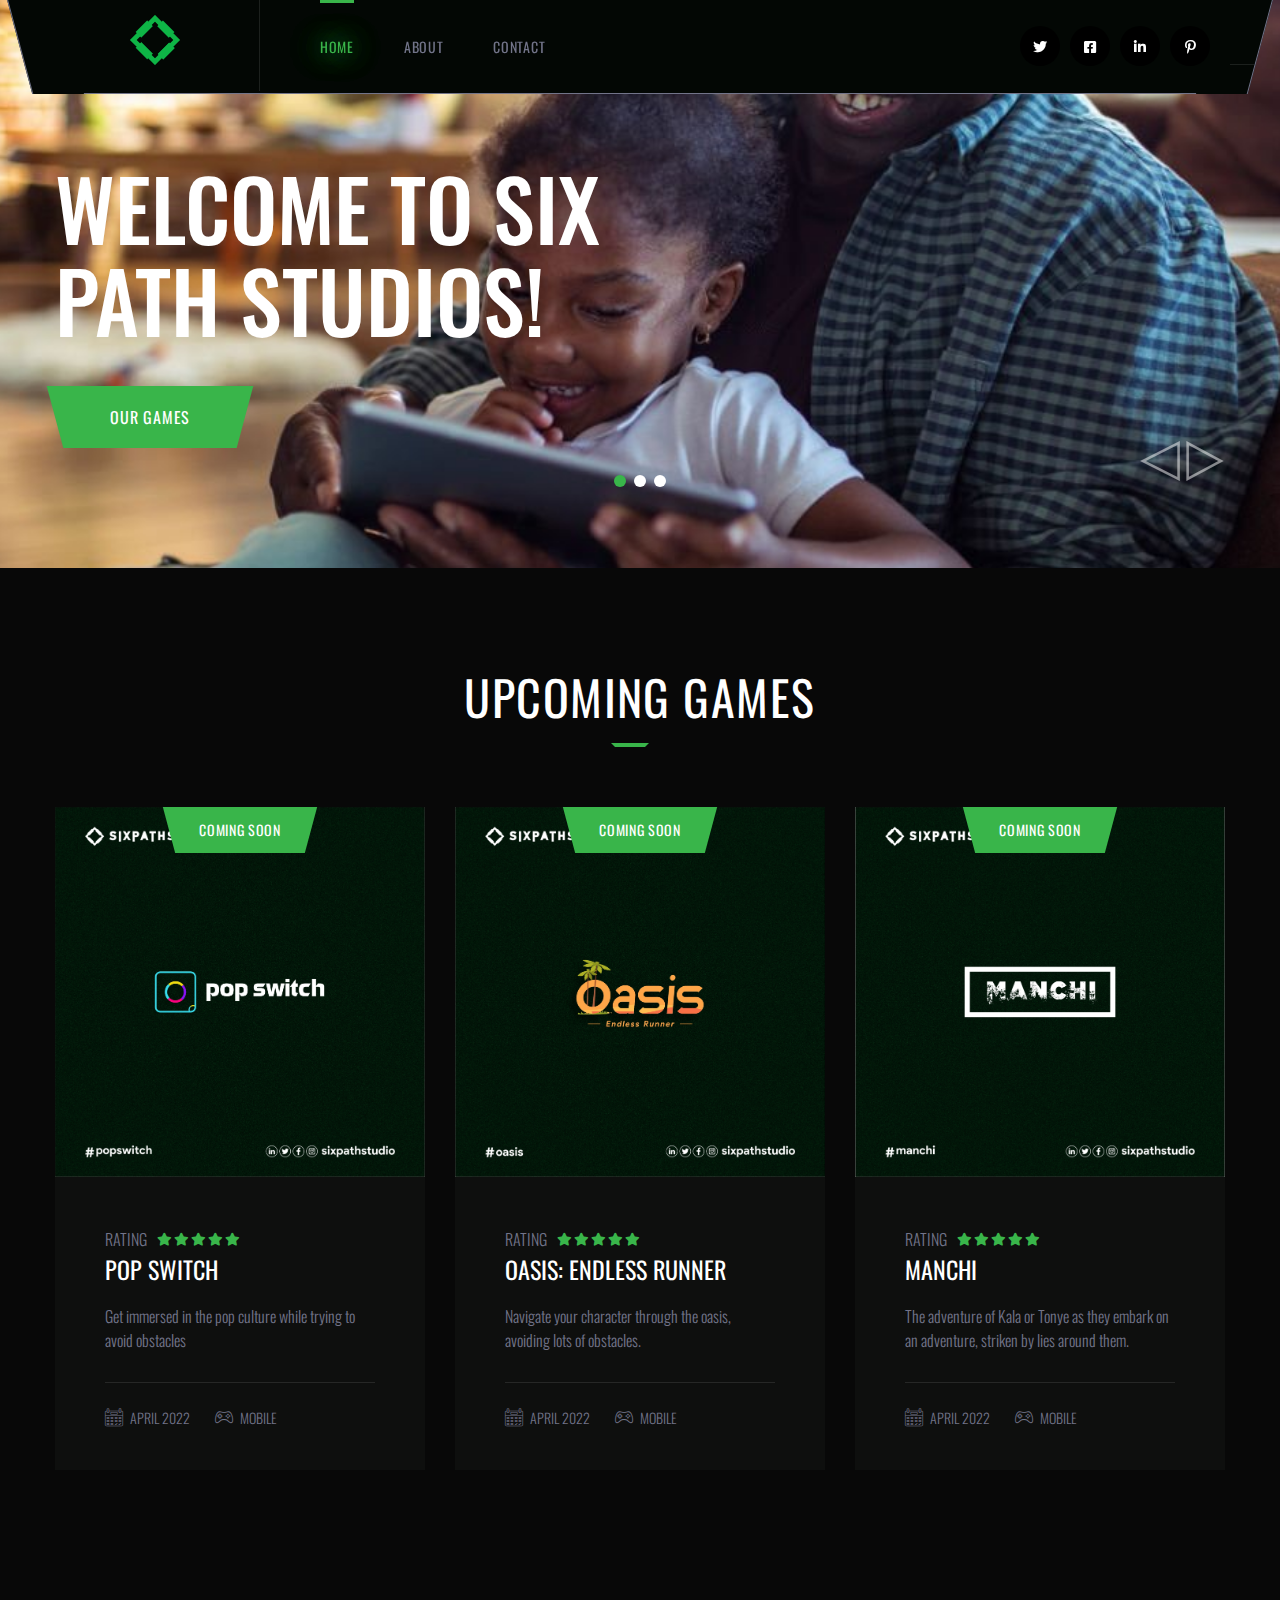
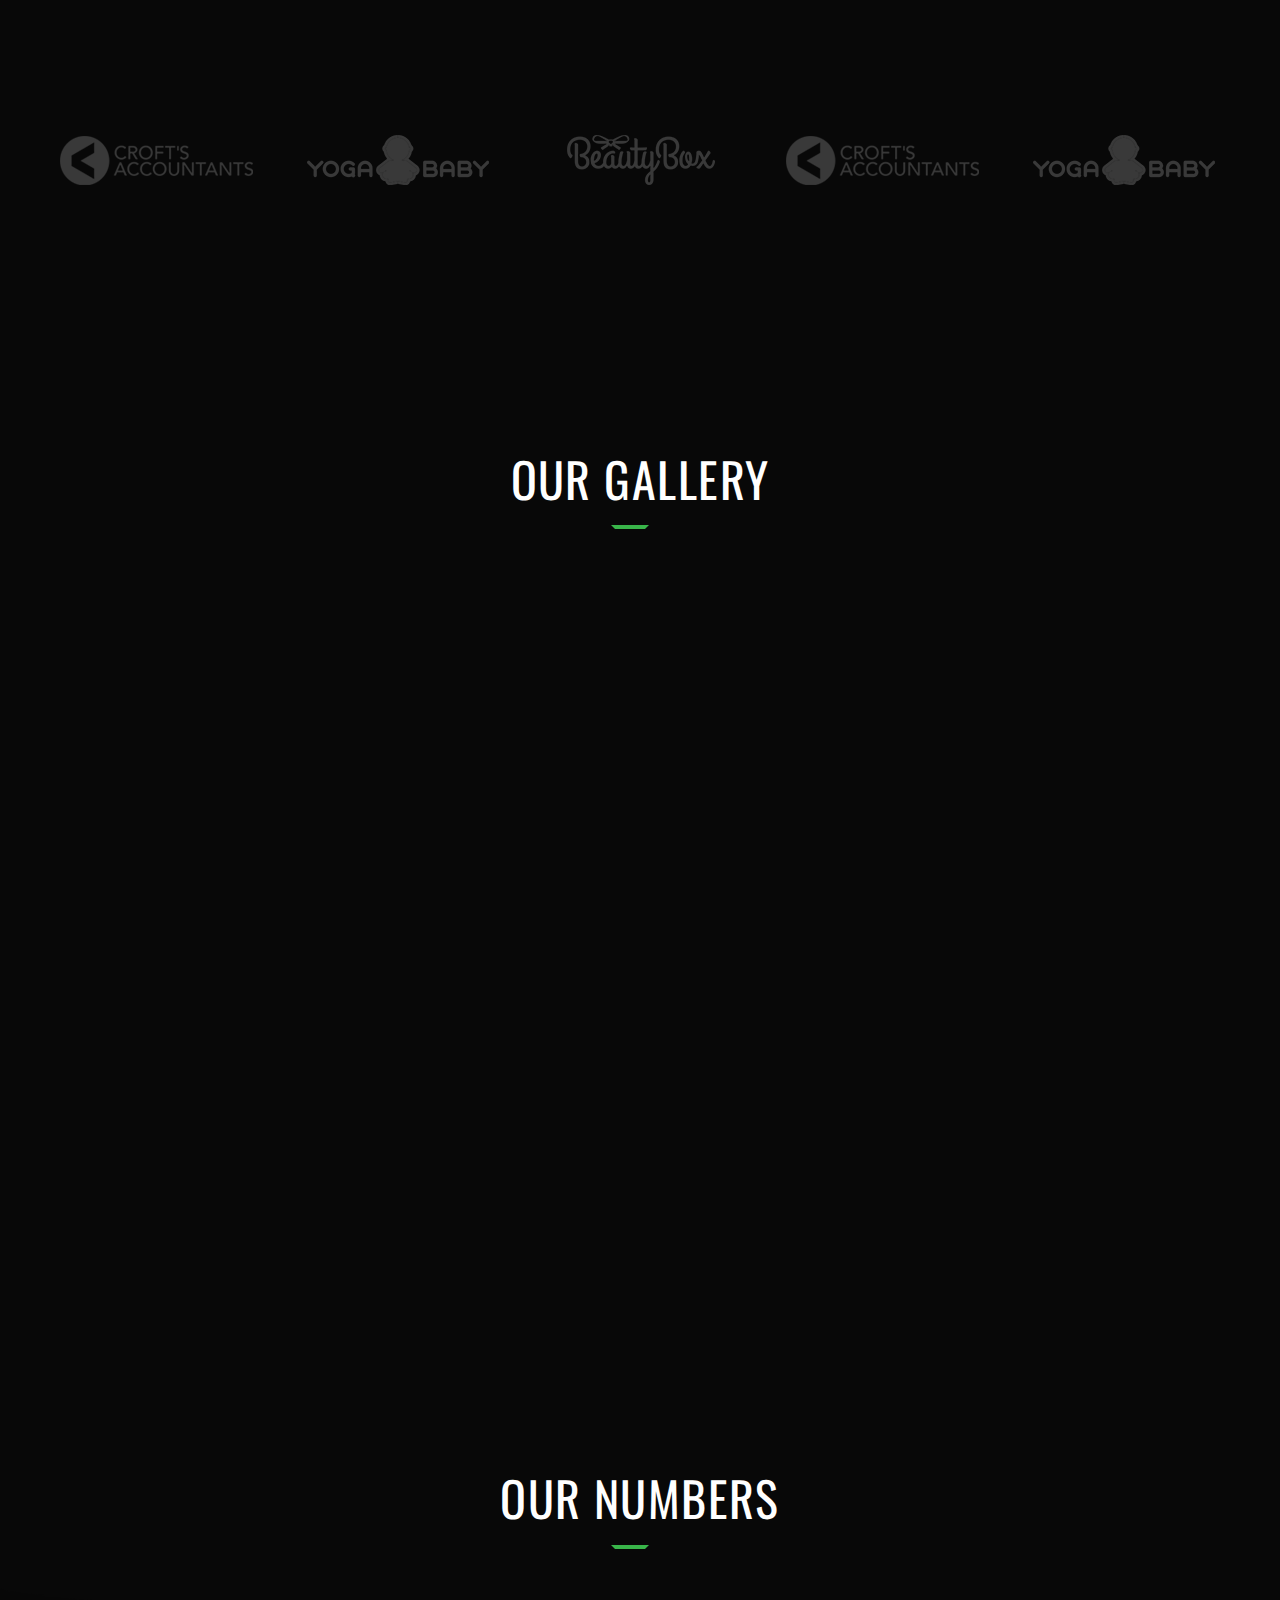
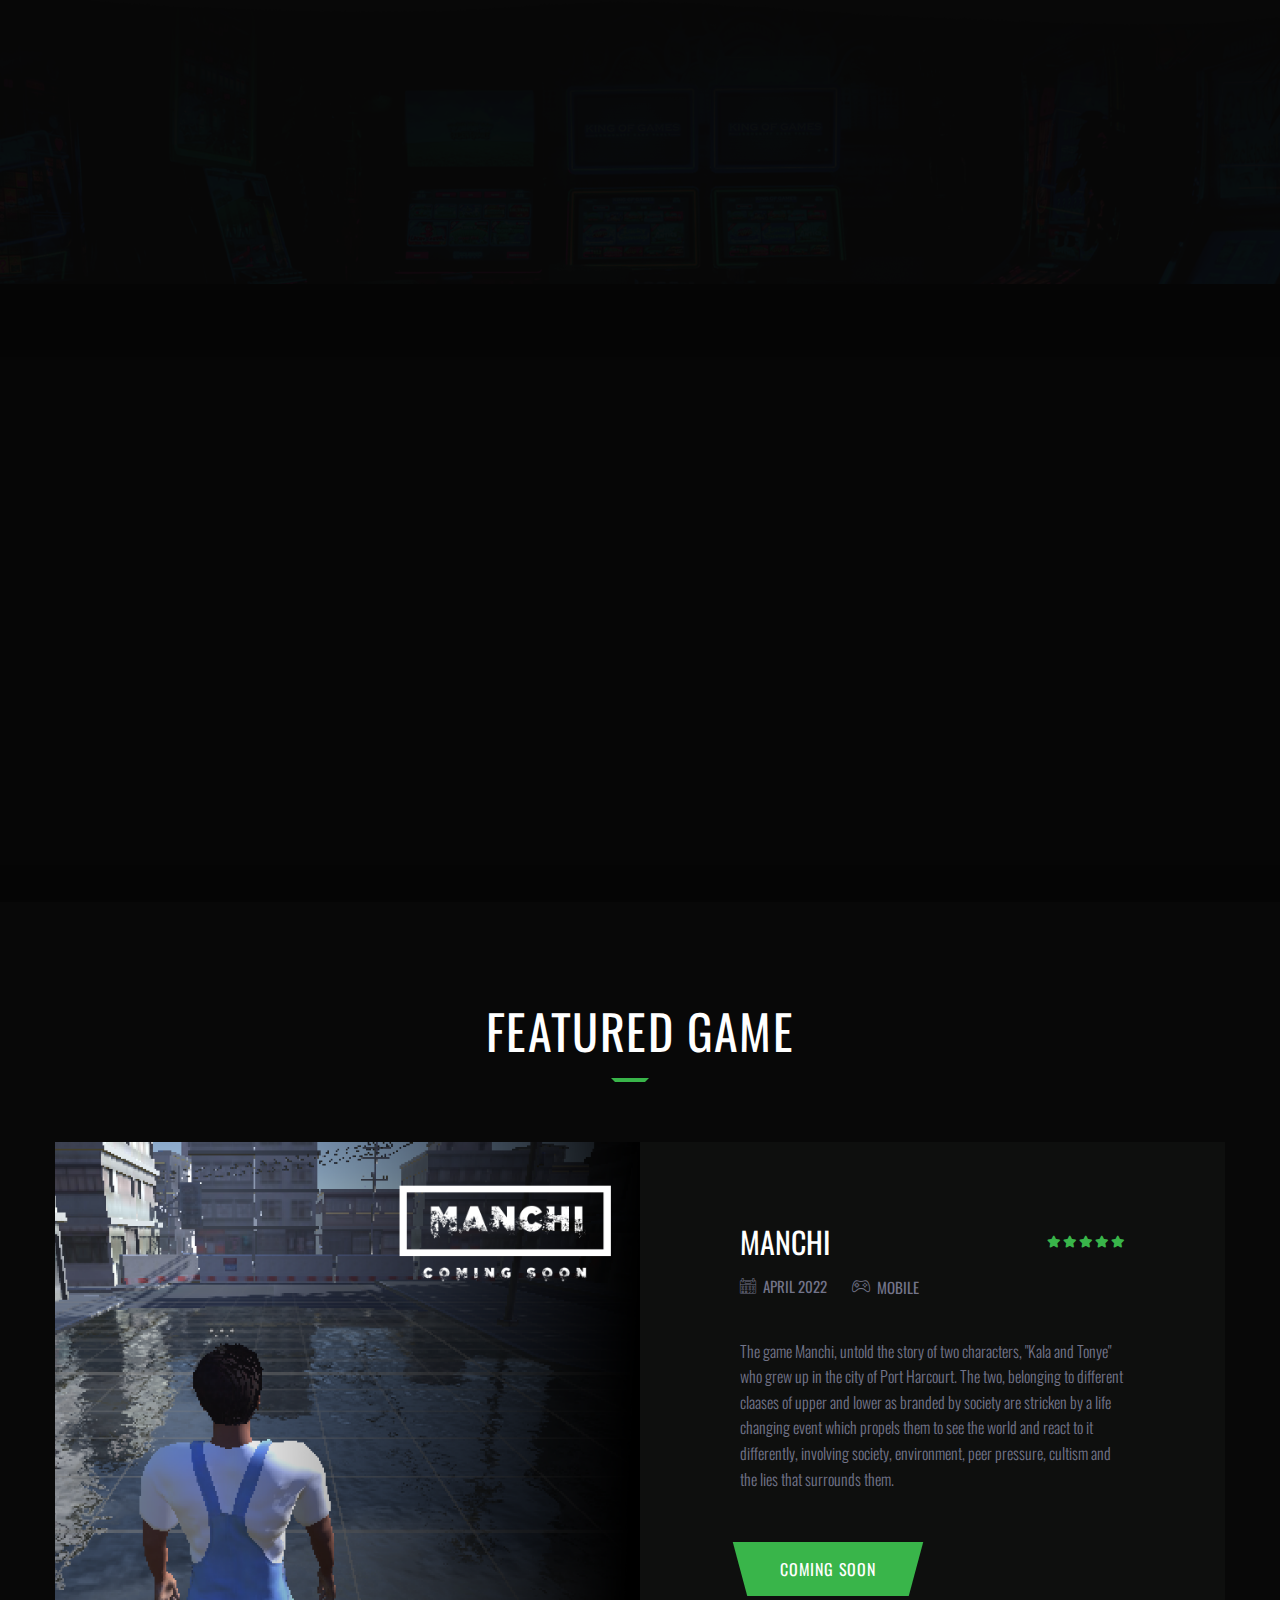
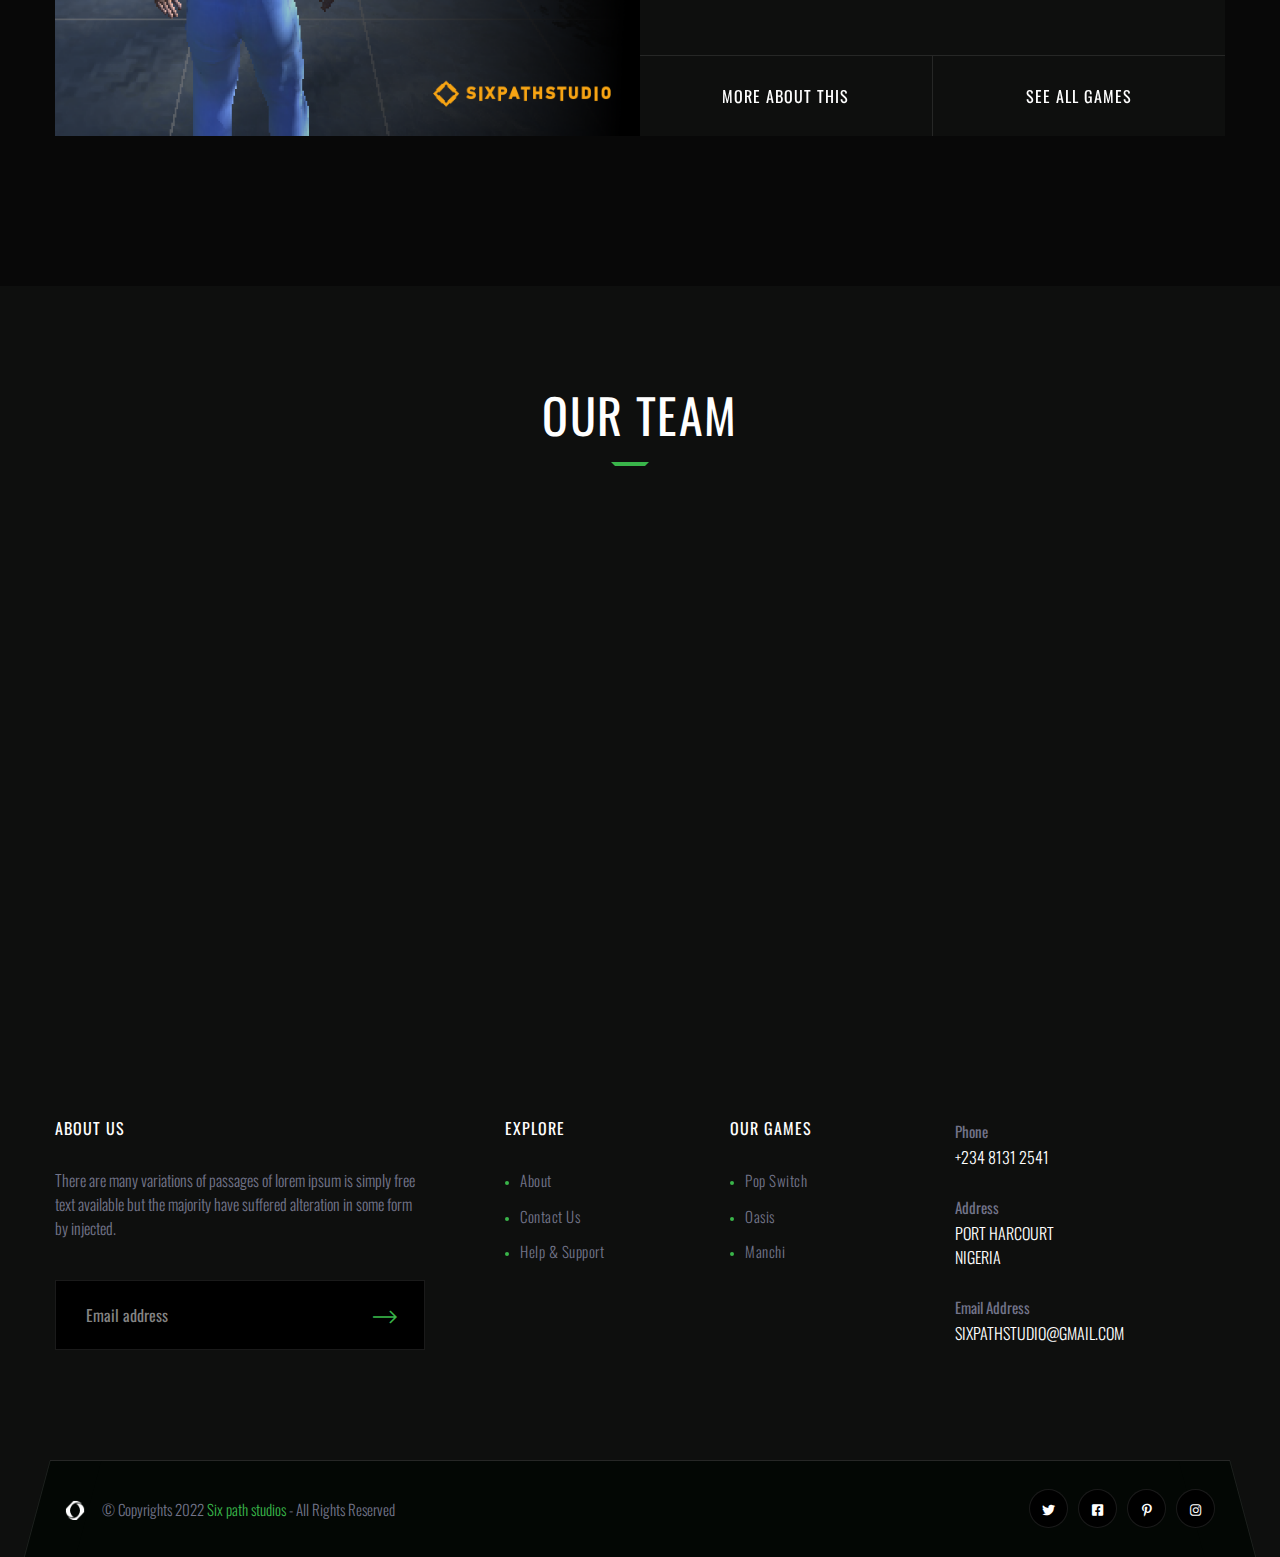
==== commit 7bb27d74: "games commit" ====
--- a/index.html
+++ b/index.html
@@ -204,7 +204,7 @@
                         <div class="inner-box">
                             <div class="image-box">
                                 <figure class="image"><a href="game-details.html"><img
-                                            src="images/resource/game-image-1.jpg" alt="" title=""></a></figure>
+                                            src="images/resource/pop black.jpg" alt="" title=""></a></figure>
                                 <div class="link-box"><a href="#" class="link-btn"> <span class="btn-title">Coming
                                             Soon</span></a></div>
                             </div>
@@ -213,7 +213,7 @@
                                             class="fa fa-star"></span><span class="fa fa-star"></span><span
                                             class="fa fa-star"></span><span class="fa fa-star"></span></span></div>
                                 <h3><a href="game-details.html">Pop Switch</a></h3>
-                                <div class="text">Lorem ipsum is simply free text used by copytyping refreshing.</div>
+                                <div class="text">Get immersed in the pop culture while trying to avoid obstacles</div>
                                 <div class="post-info">
                                     <ul class="clearfix">
                                         <li><a href="#"><span class="icon flaticon-calendar-2"></span>April 2022</a>
@@ -230,7 +230,7 @@
                         <div class="inner-box">
                             <div class="image-box">
                                 <figure class="image"><a href="game-details.html"><img
-                                            src="images/resource/game-image-2.jpg" alt="" title=""></a></figure>
+                                            src="images/resource/oasis jpg.jpg" alt="" title=""></a></figure>
                                 <div class="link-box"><a href="#" class="link-btn"> <span class="btn-title">Coming
                                             Soon</span></a></div>
                             </div>
@@ -238,8 +238,8 @@
                                 <div class="rating">Rating <span class="ratings"><span class="fa fa-star"></span><span
                                             class="fa fa-star"></span><span class="fa fa-star"></span><span
                                             class="fa fa-star"></span><span class="fa fa-star"></span></span></div>
-                                <h3><a href="game-details.html">Oasis</a></h3>
-                                <div class="text">Lorem ipsum is simply free text used by copytyping refreshing.</div>
+                                <h3><a href="game-details.html">Oasis: Endless Runner</a></h3>
+                                <div class="text">Navigate your character through the oasis, avoiding lots of obstacles.</div>
                                 <div class="post-info">
                                     <ul class="clearfix">
                                         <li><a href="#"><span class="icon flaticon-calendar-2"></span>April 2022</a>
@@ -255,8 +255,8 @@
                         data-wow-duration="1500ms">
                         <div class="inner-box">
                             <div class="image-box">
-                                <figure class="image"><a href="game-details.html"><img
-                                            src="images/resource/game-image-3.jpg" alt="" title=""></a></figure>
+                                <figure class="image"><a href="game-details.html"><img src="images/resource/manchi.jpg"
+                                            alt="" title=""></a></figure>
                                 <div class="link-box"><a href="#" class="link-btn"> <span class="btn-title">Coming
                                             Soon</span></a></div>
                             </div>
@@ -264,8 +264,8 @@
                                 <div class="rating">Rating <span class="ratings"><span class="fa fa-star"></span><span
                                             class="fa fa-star"></span><span class="fa fa-star"></span><span
                                             class="fa fa-star"></span><span class="fa fa-star"></span></span></div>
-                                <h3><a href="game-details.html">Beam</a></h3>
-                                <div class="text">Lorem ipsum is simply free text used by copytyping refreshing.</div>
+                                <h3><a href="game-details.html">Manchi</a></h3>
+                                <div class="text">The adventure of Kala or Tonye as they embark on an adventure, striken by lies around them.</div>
                                 <div class="post-info">
                                     <ul class="clearfix">
                                         <li><a href="#"><span class="icon flaticon-calendar-2"></span>April 2022</a>
@@ -577,10 +577,10 @@
             <div class="auto-container">
                 <div class="content-box wow zoomInStable" data-wow-delay="0ms" data-wow-duration="2500ms">
                     <div class="link-box">
-                        <a href="https://www.youtube.com/watch?v=ticp6ScuyLY" class="lightbox-image"><span
+                        <a href="https://youtu.be/hlyKS_b26RA" class="lightbox-image"><span
                                 class="icon fa fa-play"></span></a>
                     </div>
-                    <h2>Sintix WHERE DIGITAL WORLDS MEET REAL INNOVATION</h2>
+                    <h2>CREATING BEAUTIFUL GAMES FOR AFRICANS</h2>
                 </div>
             </div>
         </section>
@@ -602,7 +602,7 @@
                                 <div class="image-column">
                                     <div class="inner">
                                         <div class="image-layer"
-                                            style="background-image: url(images/resource/featured-image-1.jpg);"></div>
+                                            style="background-image: url(images/resource/SIXPATH.png);"></div>
                                         <div class="image-box"><img src="images/resource/featured-image-1.jpg" alt=""
                                                 title=""></div>
                                         <a href="game-details.html" class="over-link"></a>
@@ -625,11 +625,12 @@
                                                 </li>
                                             </ul>
                                         </div>
-                                        <div class="text">Lorem Ipsum is simply dummy text of the printing and
-                                            typesetting industry. Lorem Ipsum has been the industry's standard dummy
-                                            text ever since the 1500s, when an unknown printer took a galley of type and
-                                            scrambled it to make a type specimen book. It has survived not only five
-                                            centuries</div>
+                                        <div class="text">The game Manchi, untold the story of two characters, "Kala
+                                            and Tonye" who grew up in the city of Port Harcourt. The two, belonging to
+                                            different claases of upper and lower as branded by society are stricken by a
+                                            life changing event which propels them to see the world and react to it
+                                            differently, involving society, environment, peer pressure, cultism and the
+                                            lies that surrounds them.</div>
                                         <div class="link-box"><a href="games.html" class="theme-btn btn-style-one"><span
                                                     class="btn-title">Coming Soon</span></a></div>
                                         <ul class="bottom-links clearfix">
@@ -846,7 +847,7 @@
                                             <ul class="list">
                                                 <li><a href="#">Pop Switch</a></li>
                                                 <li><a href="#">Oasis</a></li>
-                                                <li><a href="#">Beam</a></li>
+                                                <!-- <li><a href="#">Beam</a></li> -->
                                                 <li><a href="#">Manchi</a></li>
                                             </ul>
                                         </div>
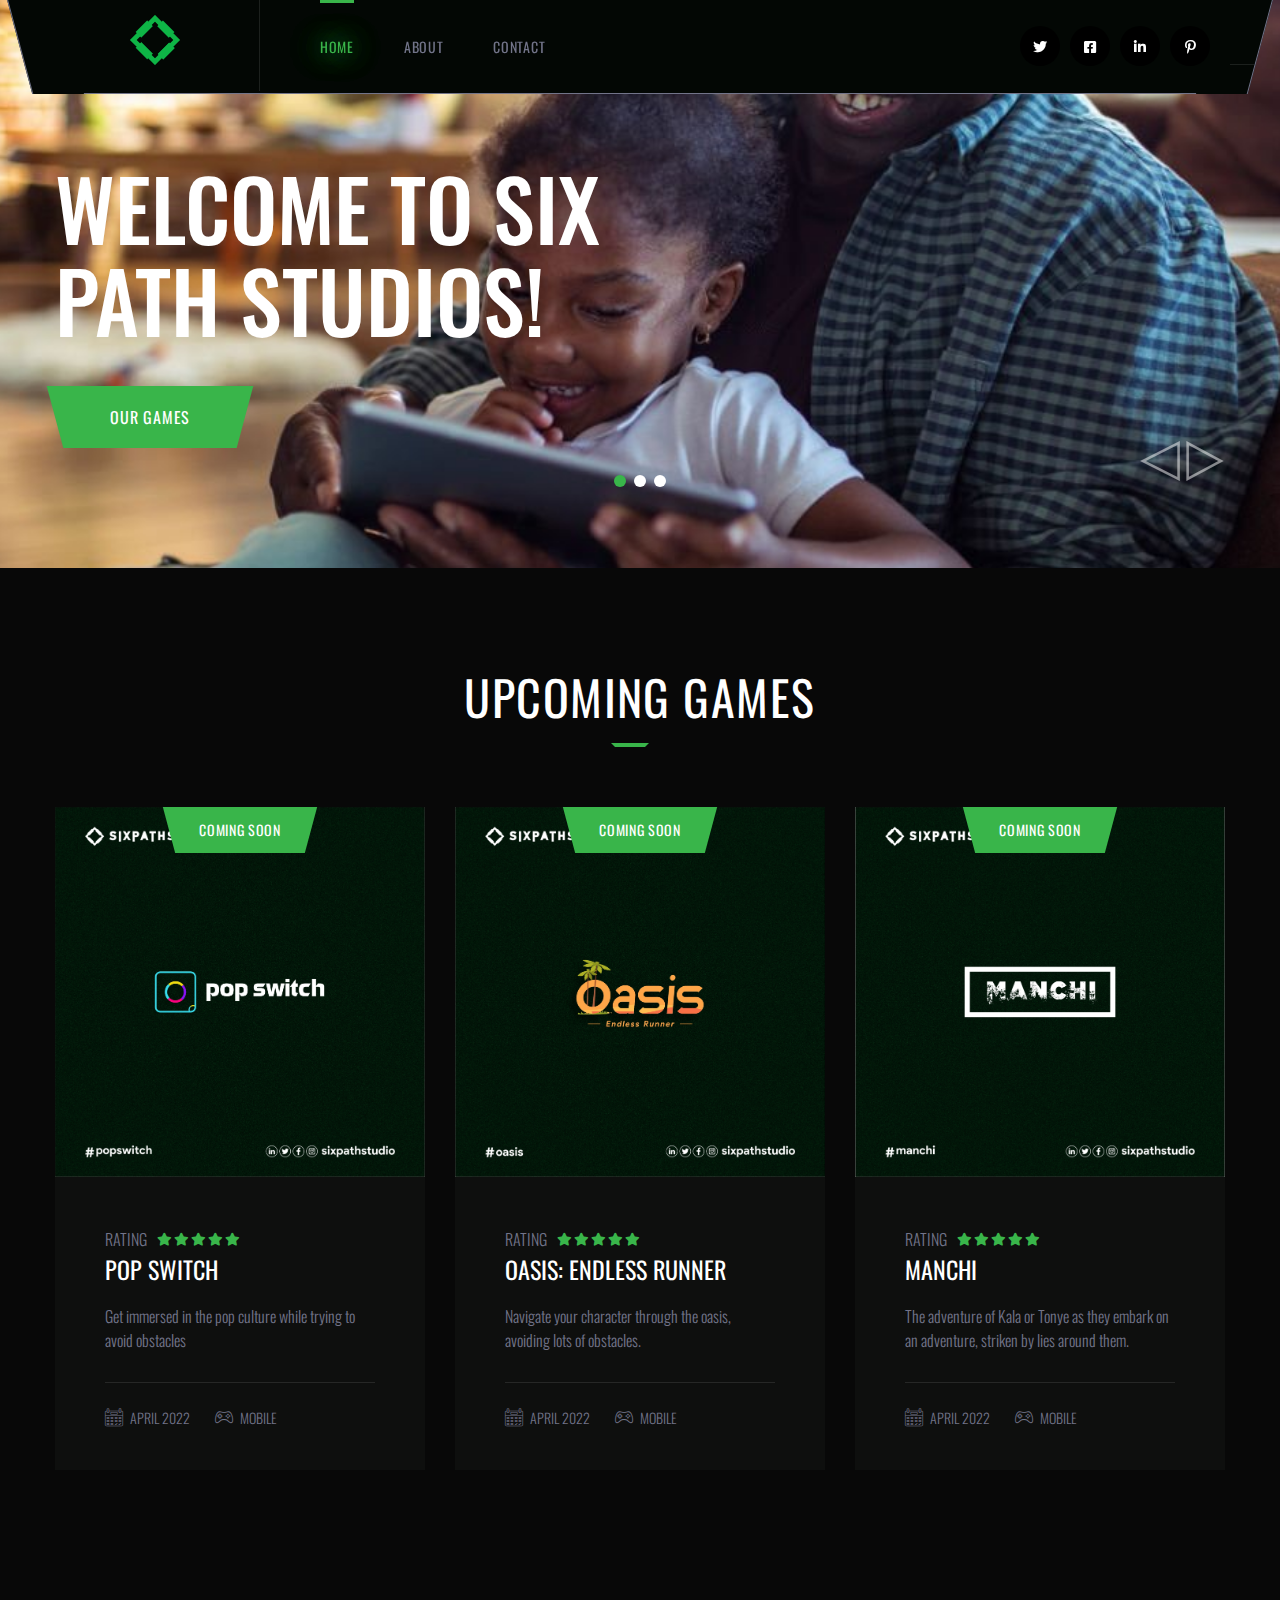
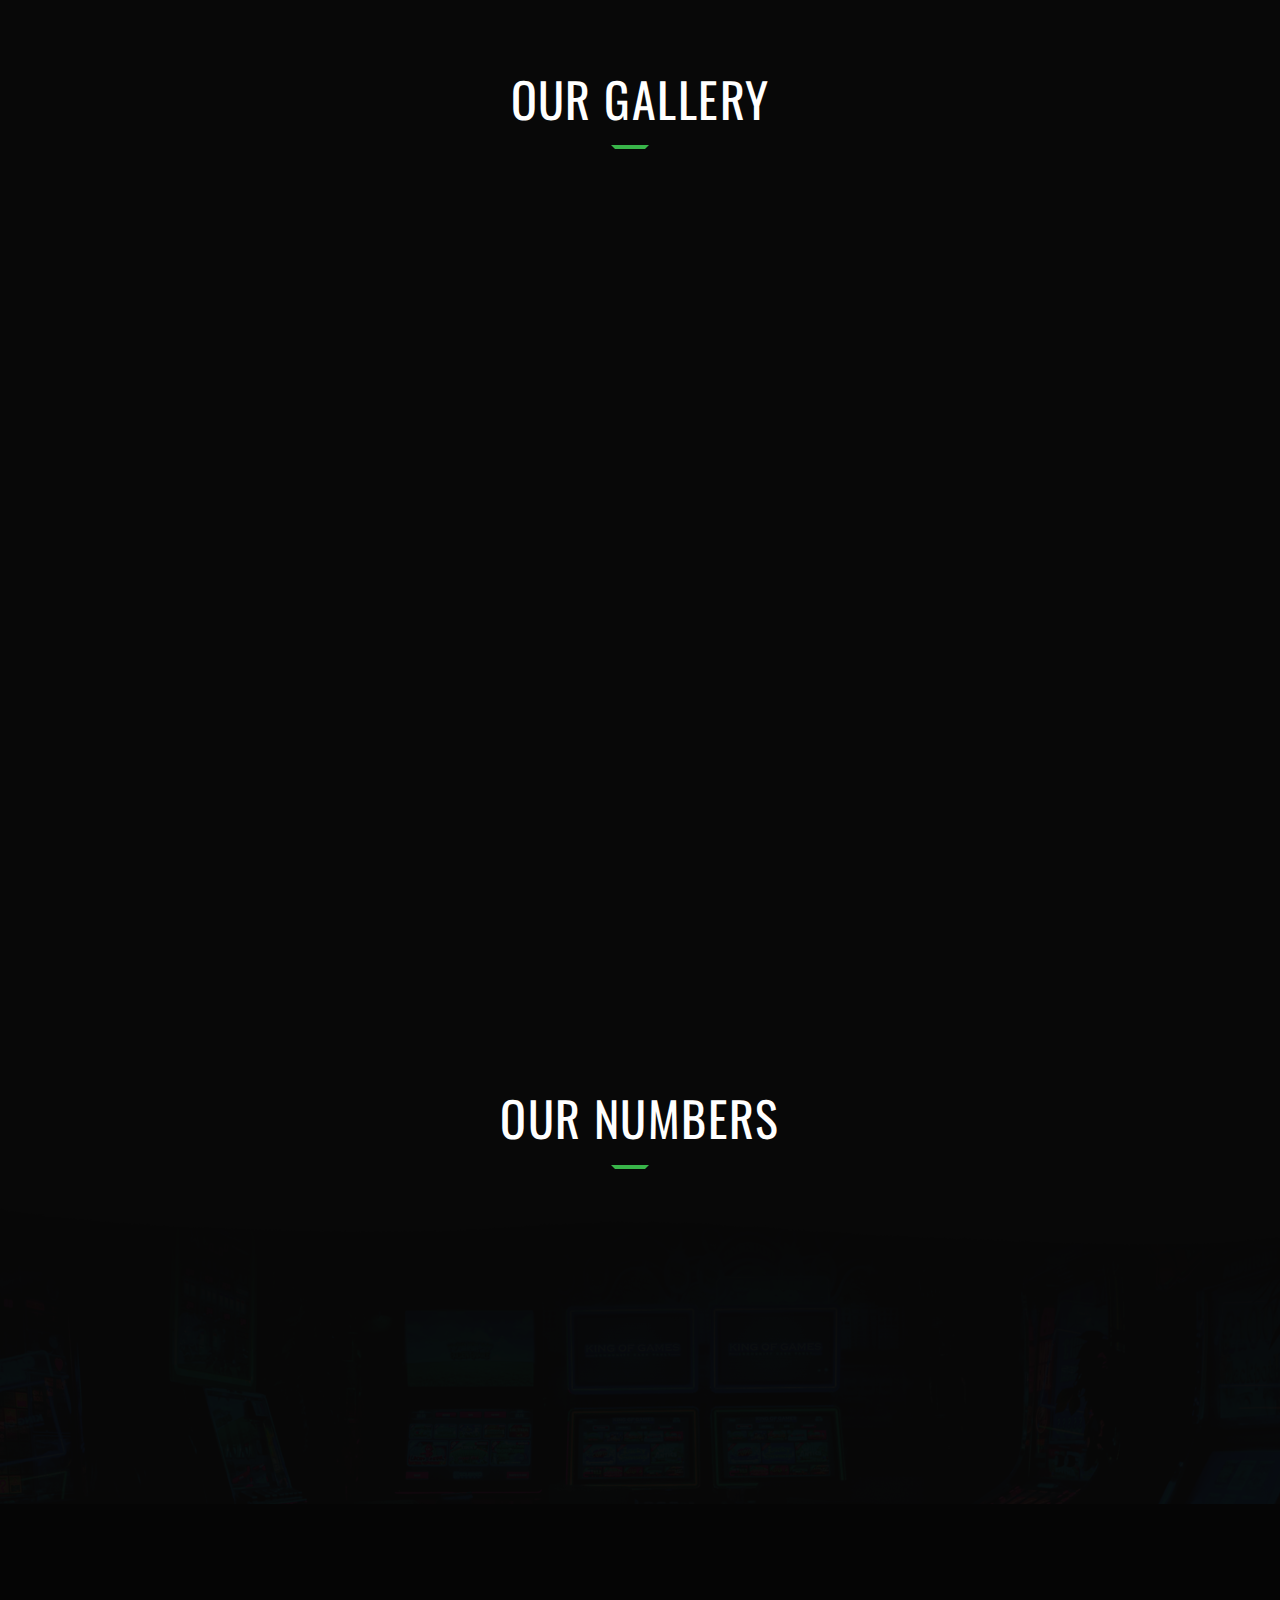
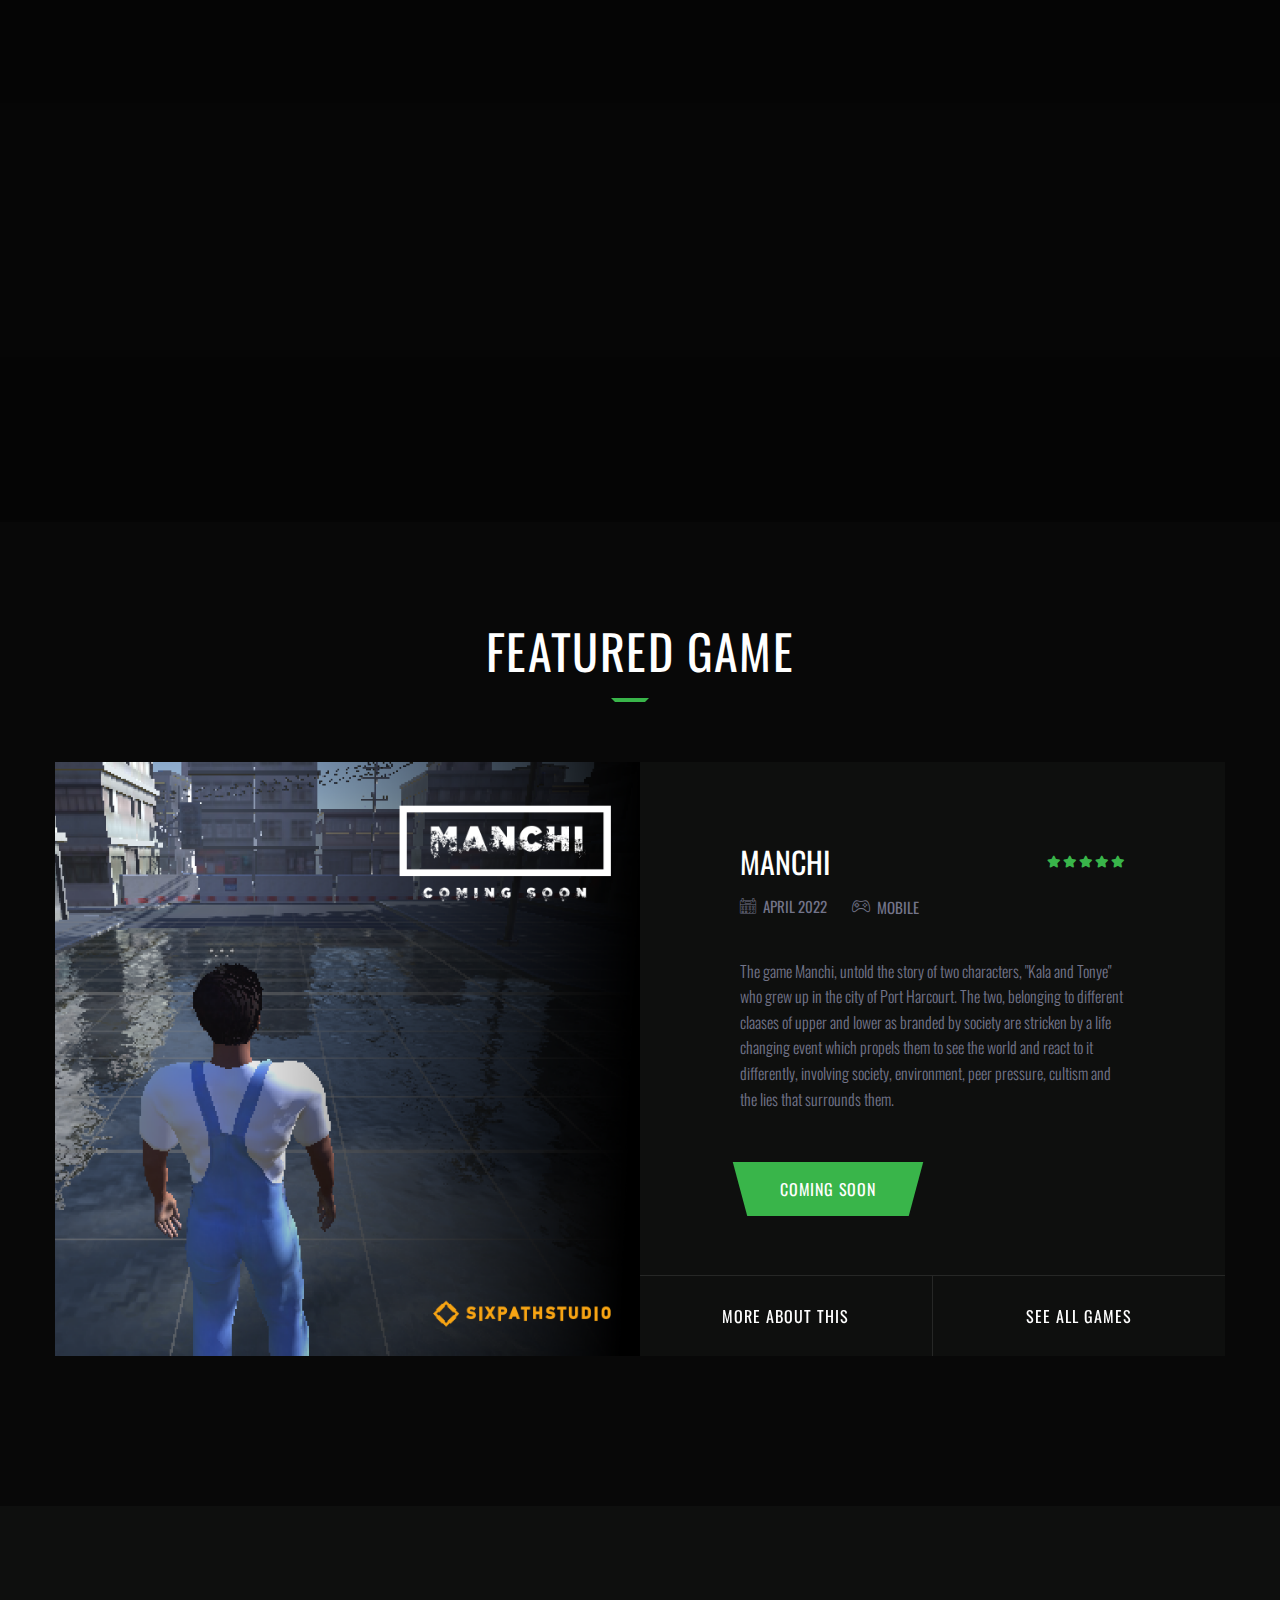
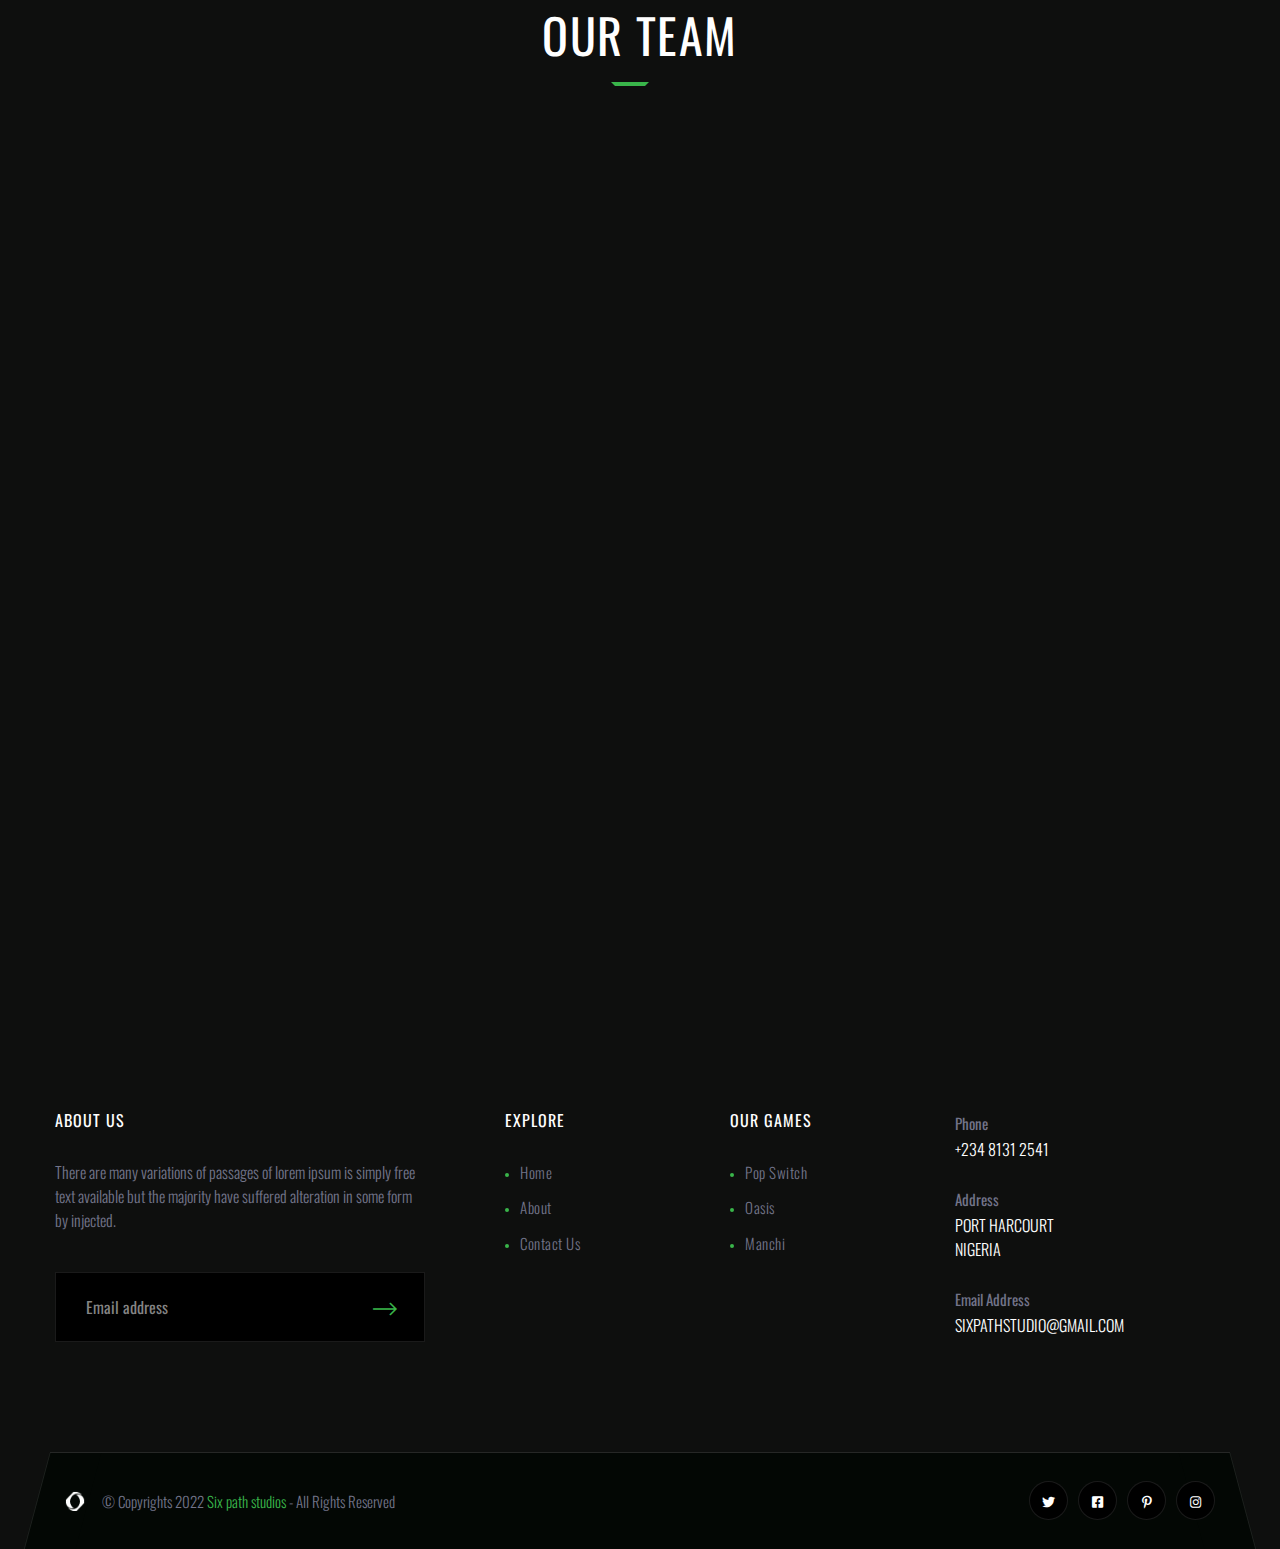
==== commit 176844a4: "correction commit" ====
--- a/index.html
+++ b/index.html
@@ -283,11 +283,9 @@
 
 
         <!--Sponsors Section-->
-        <section class="sponsors-section">
+        <!-- <section class="sponsors-section">
             <div class="auto-container">
-
                 <div class="sponsors-outer">
-                    <!--Sponsors Carousel-->
                     <ul class="sponsors-carousel owl-carousel owl-theme">
                         <li class="slide-item">
                             <figure class="image-box"><a href="#"><img src="images/clients/1.png" alt=""></a></figure>
@@ -295,32 +293,10 @@
                         <li class="slide-item">
                             <figure class="image-box"><a href="#"><img src="images/clients/2.png" alt=""></a></figure>
                         </li>
-                        <li class="slide-item">
-                            <figure class="image-box"><a href="#"><img src="images/clients/3.png" alt=""></a></figure>
-                        </li>
-                        <li class="slide-item">
-                            <figure class="image-box"><a href="#"><img src="images/clients/1.png" alt=""></a></figure>
-                        </li>
-                        <li class="slide-item">
-                            <figure class="image-box"><a href="#"><img src="images/clients/2.png" alt=""></a></figure>
-                        </li>
-                        <li class="slide-item">
-                            <figure class="image-box"><a href="#"><img src="images/clients/3.png" alt=""></a></figure>
-                        </li>
-                        <li class="slide-item">
-                            <figure class="image-box"><a href="#"><img src="images/clients/1.png" alt=""></a></figure>
-                        </li>
-                        <li class="slide-item">
-                            <figure class="image-box"><a href="#"><img src="images/clients/2.png" alt=""></a></figure>
-                        </li>
-                        <li class="slide-item">
-                            <figure class="image-box"><a href="#"><img src="images/clients/3.png" alt=""></a></figure>
-                        </li>
                     </ul>
                 </div>
-
-            </div>
-        </section>
+            </div>
+        </section> -->
         <!--End Sponsors Section-->
 
         <!--Dual Section-->
@@ -704,8 +680,7 @@
                 <div class="sec-title centered">
                     <h2>Our team</h2><span class="bottom-curve"></span>
                 </div>
-
-                <div class="row clearfix">
+                <div class="row clearfix justify-content-center">
                     <!--Team Block-->
                     <div class="team-block col-lg-3 col-md-6 col-sm-12 wow fadeInLeft" data-wow-delay="0ms"
                         data-wow-duration="1500ms">
@@ -717,13 +692,13 @@
                                     </a></h3>
                                 <div class="designation">Co Founder
                                     UX DESIGNER</div>
-                                <div class="social-links">
+                                <!-- <div class="social-links">
                                     <ul class="default-social-links clearfix">
                                         <li><a href="#"><span class="fab fa-twitter"></span></a></li>
                                         <li><a href="#"><span class="fab fa-facebook-square"></span></a></li>
                                         <li><a href="#"><span class="fab fa-instagram"></span></a></li>
                                     </ul>
-                                </div>
+                                </div> -->
                             </div>
                         </div>
                     </div>
@@ -737,13 +712,13 @@
                                 <h3><a href="#">Tamunoprinye ‘Tamar’ Minimah</a></h3>
                                 <div class="designation">Co founder
                                     Game Developer</div>
-                                <div class="social-links">
+                                <!-- <div class="social-links">
                                     <ul class="default-social-links clearfix">
                                         <li><a href="#"><span class="fab fa-twitter"></span></a></li>
                                         <li><a href="#"><span class="fab fa-facebook-square"></span></a></li>
                                         <li><a href="#"><span class="fab fa-instagram"></span></a></li>
                                     </ul>
-                                </div>
+                                </div> -->
                             </div>
                         </div>
                     </div>
@@ -756,13 +731,13 @@
                             <div class="lower-box">
                                 <h3><a href="#">Nnamaka Natachi Okezuo</a></h3>
                                 <div class="designation">Bkockchain Developer</div>
-                                <div class="social-links">
+                                <!-- <div class="social-links">
                                     <ul class="default-social-links clearfix">
                                         <li><a href="#"><span class="fab fa-twitter"></span></a></li>
                                         <li><a href="#"><span class="fab fa-facebook-square"></span></a></li>
                                         <li><a href="#"><span class="fab fa-instagram"></span></a></li>
                                     </ul>
-                                </div>
+                                </div> -->
                             </div>
                         </div>
                     </div>
@@ -775,20 +750,54 @@
                             <div class="lower-box">
                                 <h3><a href="#">Alabo Excel</a></h3>
                                 <div class="designation">Web Developer</div>
-                                <div class="social-links">
+                                <!-- <div class="social-links">
                                     <ul class="default-social-links clearfix">
                                         <li><a href="#"><span class="fab fa-twitter"></span></a></li>
                                         <li><a href="#"><span class="fab fa-facebook-square"></span></a></li>
                                         <li><a href="#"><span class="fab fa-instagram"></span></a></li>
                                     </ul>
-                                </div>
-                            </div>
-                        </div>
-                    </div>
-                </div>
-
-            </div>
-
+                                </div> -->
+                            </div>
+                        </div>
+                    </div>
+                    <div class="team-block col-lg-3 col-md-6 col-sm-12 wow fadeInLeft" data-wow-delay="900ms"
+                        data-wow-duration="1500ms">
+                        <div class="inner-box">
+                            <figure class="image-box"><a href="#"><img src="images/resource/destiny.png" alt=""
+                                        title=""></a></figure>
+                            <div class="lower-box">
+                                <h3><a href="#">Destiny Ed</a></h3>
+                                <div class="designation">Mobile Developer</div>
+                                <!-- <div class="social-links">
+                                    <ul class="default-social-links clearfix">
+                                        <li><a href="#"><span class="fab fa-twitter"></span></a></li>
+                                        <li><a href="#"><span class="fab fa-facebook-square"></span></a></li>
+                                        <li><a href="#"><span class="fab fa-instagram"></span></a></li>
+                                    </ul>
+                                </div> -->
+                            </div>
+                        </div>
+                    </div>
+                    <div class="team-block col-lg-3 col-md-6 col-sm-12 wow fadeInLeft" data-wow-delay="900ms"
+                        data-wow-duration="1500ms">
+                        <div class="inner-box">
+                            <figure class="image-box"><a href="#"><img src="images/resource/precious.png" alt=""
+                                        title=""></a></figure>
+                            <div class="lower-box">
+                                <h3><a href="#">Precious Dan Harod</a></h3>
+                                <div class="designation">Content Developer</div>
+                                <!-- <div class="social-links">
+                                    <ul class="default-social-links clearfix">
+                                        <li><a href="#"><span class="fab fa-twitter"></span></a></li>
+                                        <li><a href="#"><span class="fab fa-facebook-square"></span></a></li>
+                                        <li><a href="#"><span class="fab fa-instagram"></span></a></li>
+                                    </ul>
+                                </div> -->
+                            </div>
+                        </div>
+                    </div>
+                </div>
+            </div>
         </section>
 
 
@@ -835,9 +844,10 @@
                                                 <h3>Explore</h3>
                                             </div>
                                             <ul class="list">
-                                                <li><a href="#">About</a></li>
-                                                <li><a href="#">Contact Us</a></li>
-                                                <li><a href="#">Help & Support</a></li>
+                                                <li><a href="index.html">Home</a></li>
+                                                <li><a href="about.html">About</a></li>
+                                                <li><a href="contact.html">Contact</> Us</a></li>
+                                                <!-- <li><a href="#">Help & Support</a></li> -->
                                             </ul>
                                         </div>
                                         <div class="column col-lg-6 col-md-6 col-sm-12">
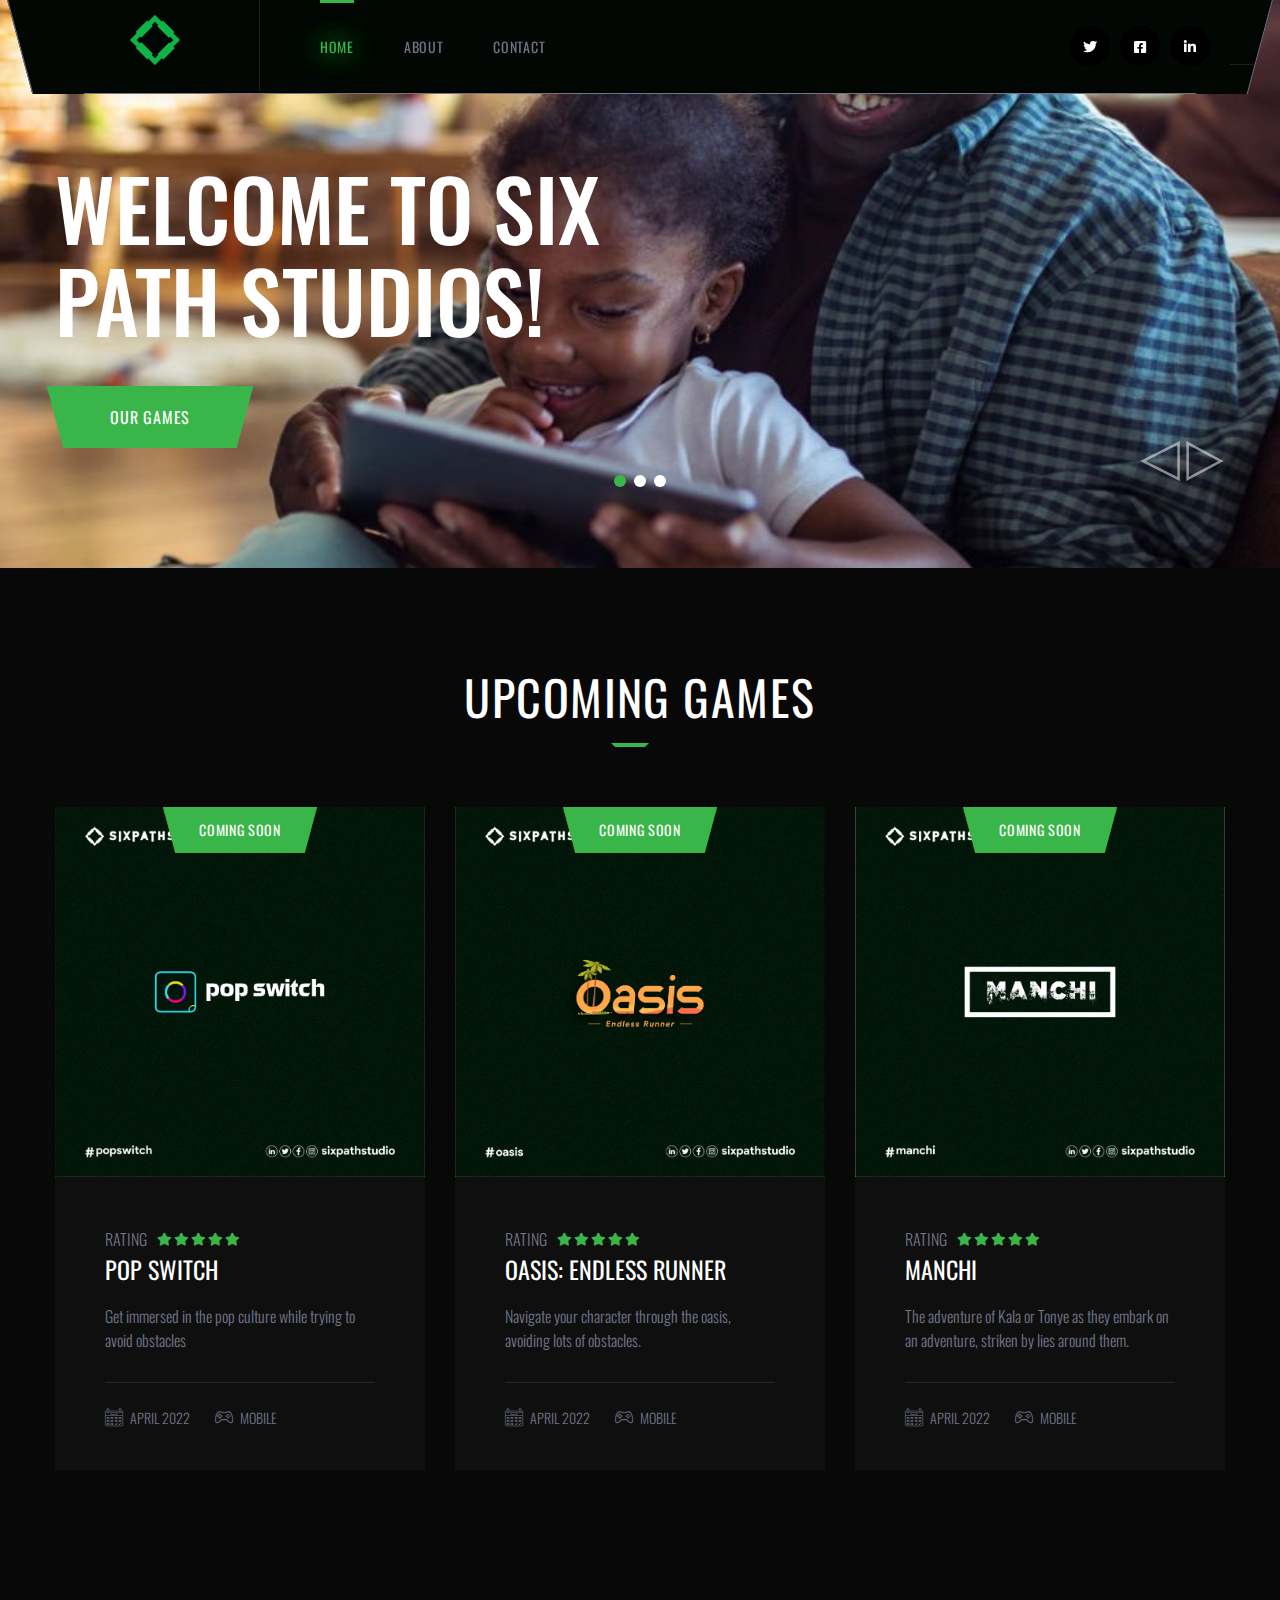
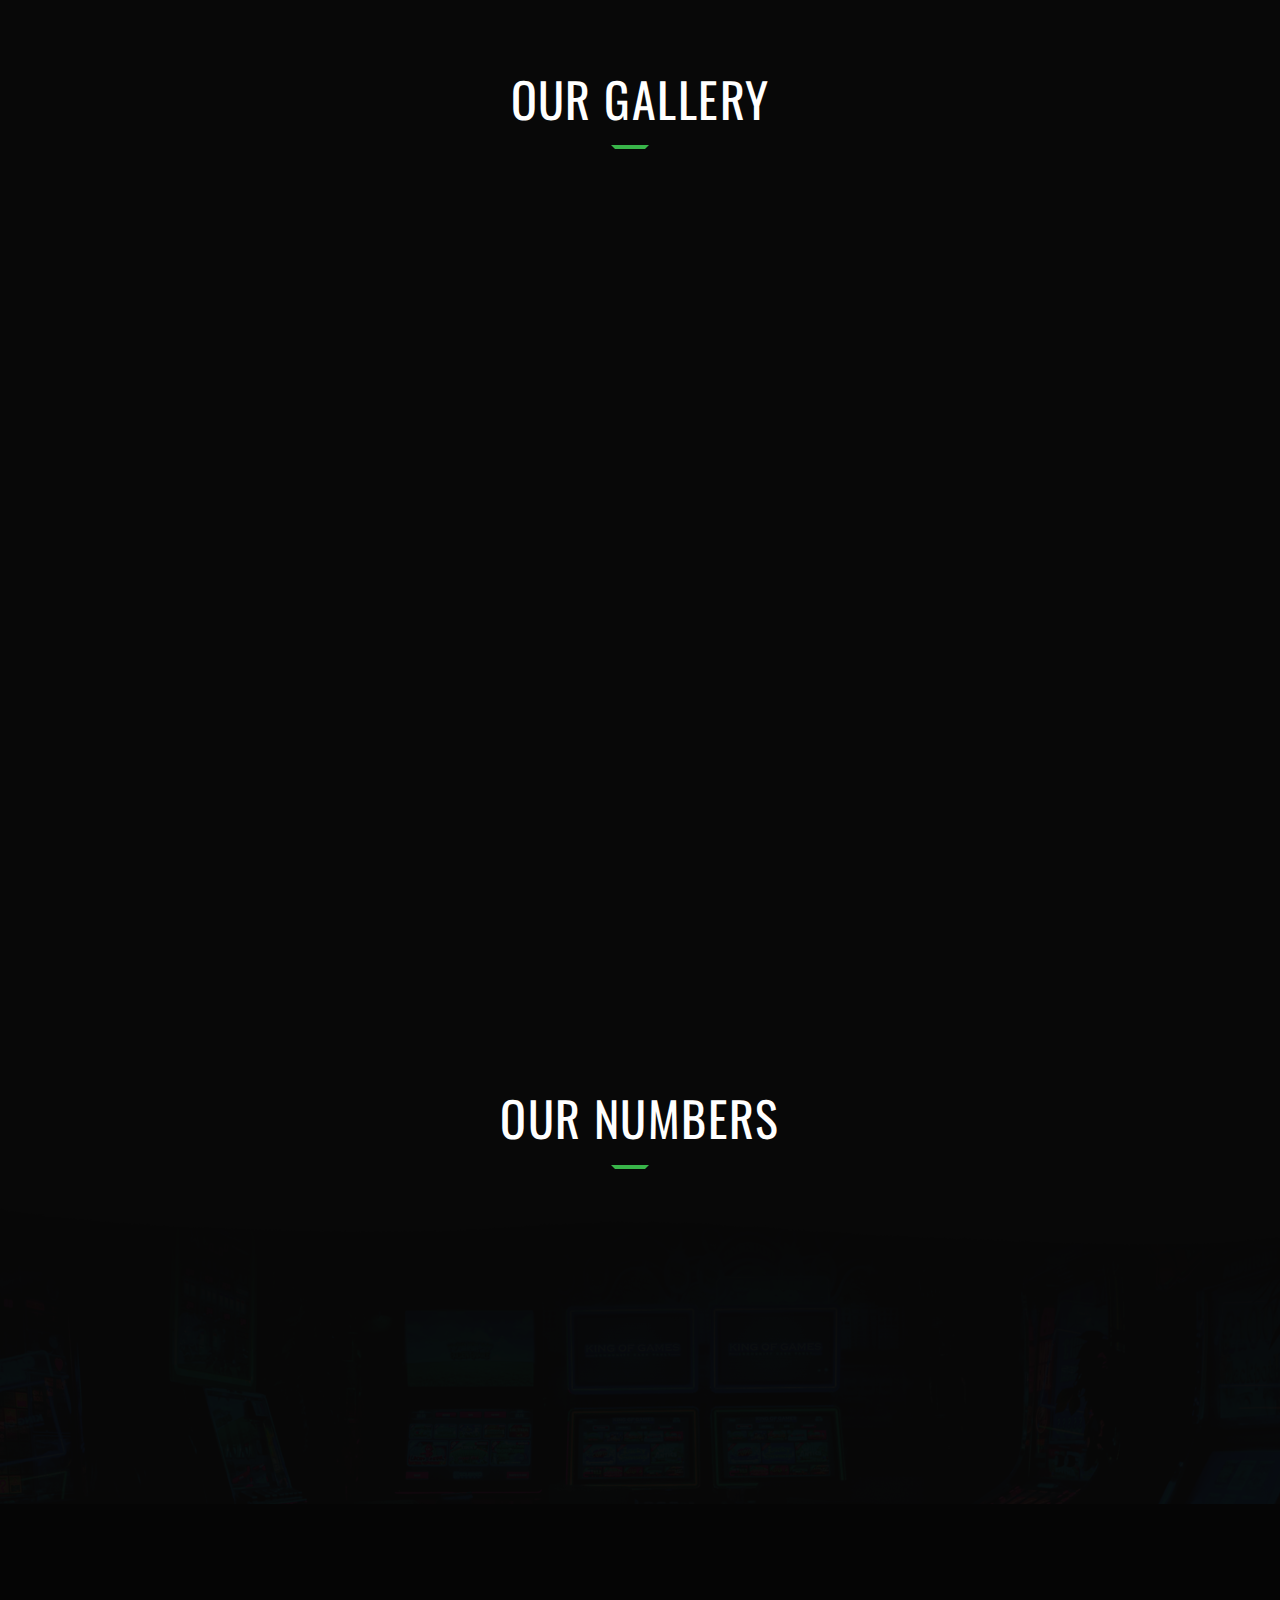
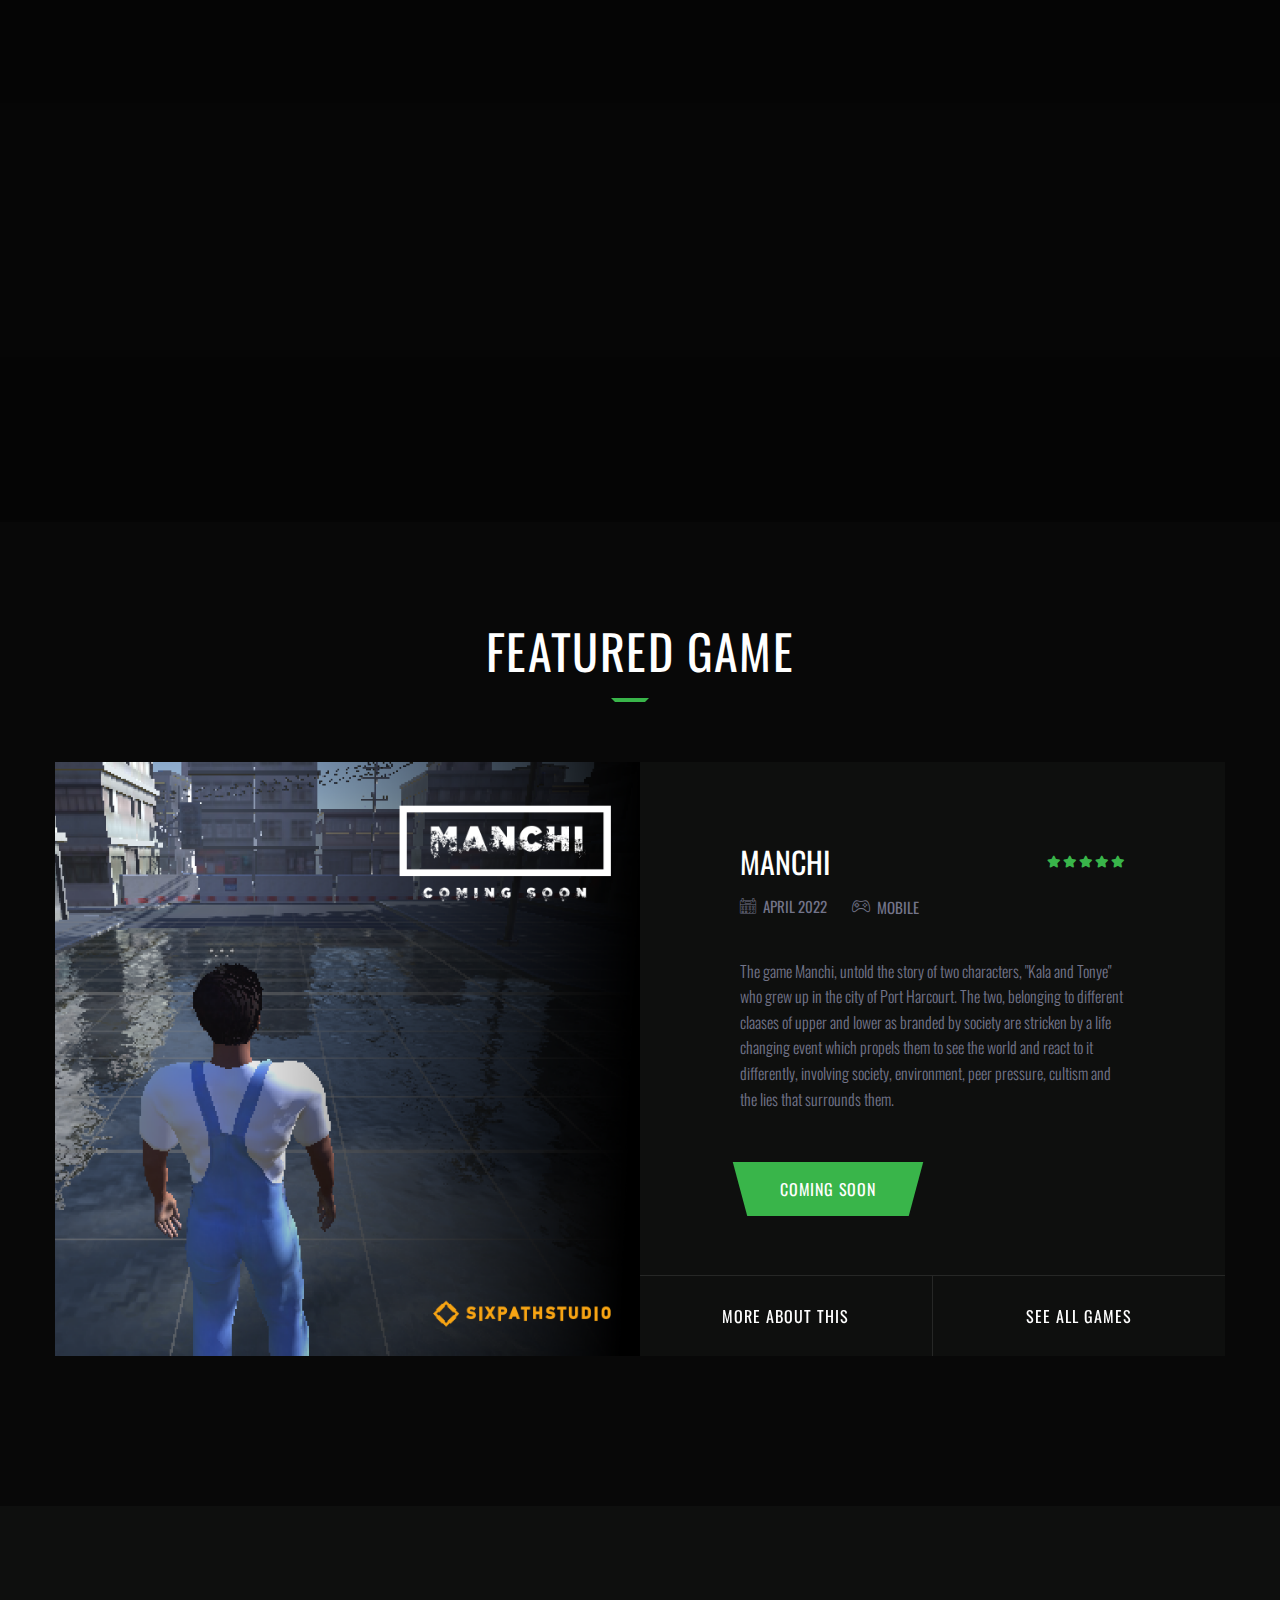
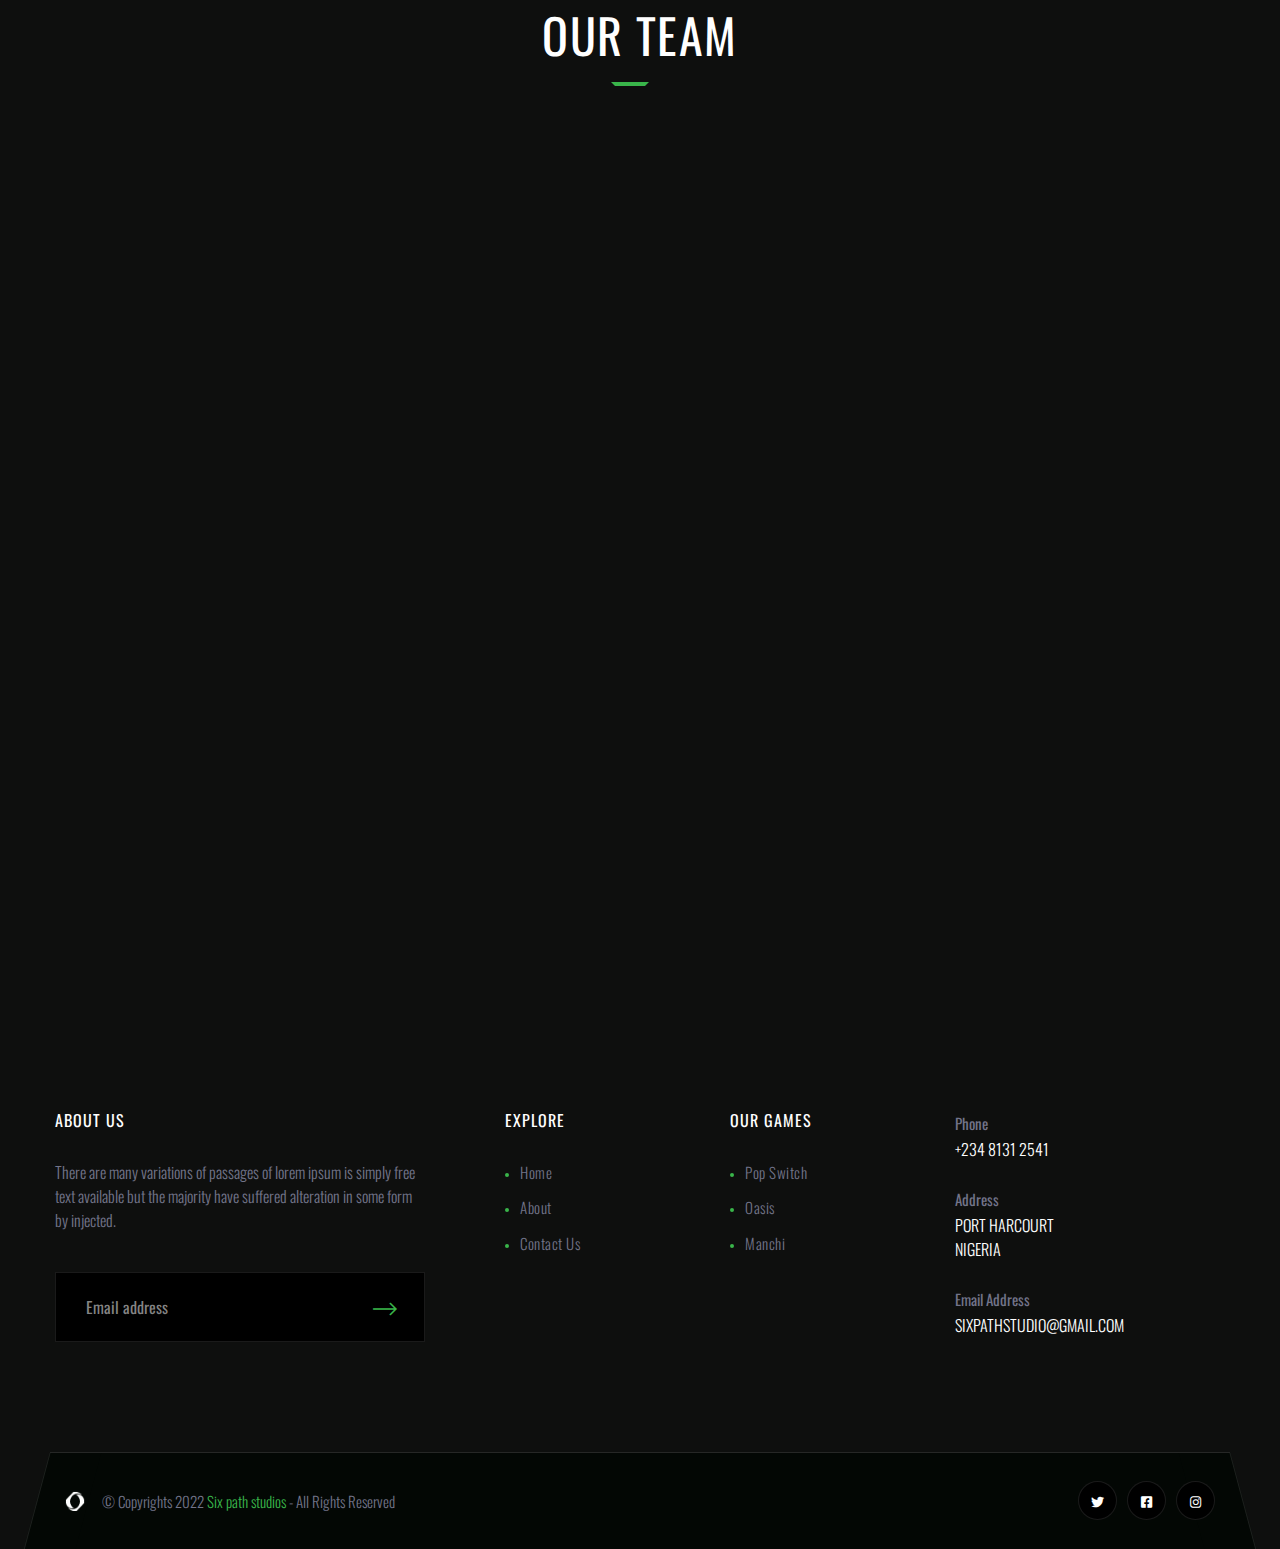
==== commit 645fc0d5: "correction commit" ====
--- a/index.html
+++ b/index.html
@@ -98,7 +98,6 @@
                                 <li><a href="#"><span class="fab fa-twitter"></span></a></li>
                                 <li><a href="#"><span class="fab fa-facebook-square"></span></a></li>
                                 <li><a href="#"><span class="fab fa-linkedin-in"></span></a></li>
-                                <li><a href="#"><span class="fab fa-pinterest-p"></span></a></li>
                             </ul>
 
                         </div>
@@ -123,7 +122,6 @@
                         <ul class="clearfix">
                             <li><a href="#"><span class="fab fa-twitter"></span></a></li>
                             <li><a href="#"><span class="fab fa-facebook-square"></span></a></li>
-                            <li><a href="#"><span class="fab fa-pinterest-p"></span></a></li>
                             <li><a href="#"><span class="fab fa-instagram"></span></a></li>
                             <li><a href="#"><span class="fab fa-youtube"></span></a></li>
                         </ul>
@@ -907,7 +905,6 @@
                                     <ul class="default-social-links">
                                         <li><a href="#"><span class="fab fa-twitter"></span></a></li>
                                         <li><a href="#"><span class="fab fa-facebook-square"></span></a></li>
-                                        <li><a href="#"><span class="fab fa-pinterest-p"></span></a></li>
                                         <li><a href="#"><span class="fab fa-instagram"></span></a></li>
                                     </ul>
                                 </div>
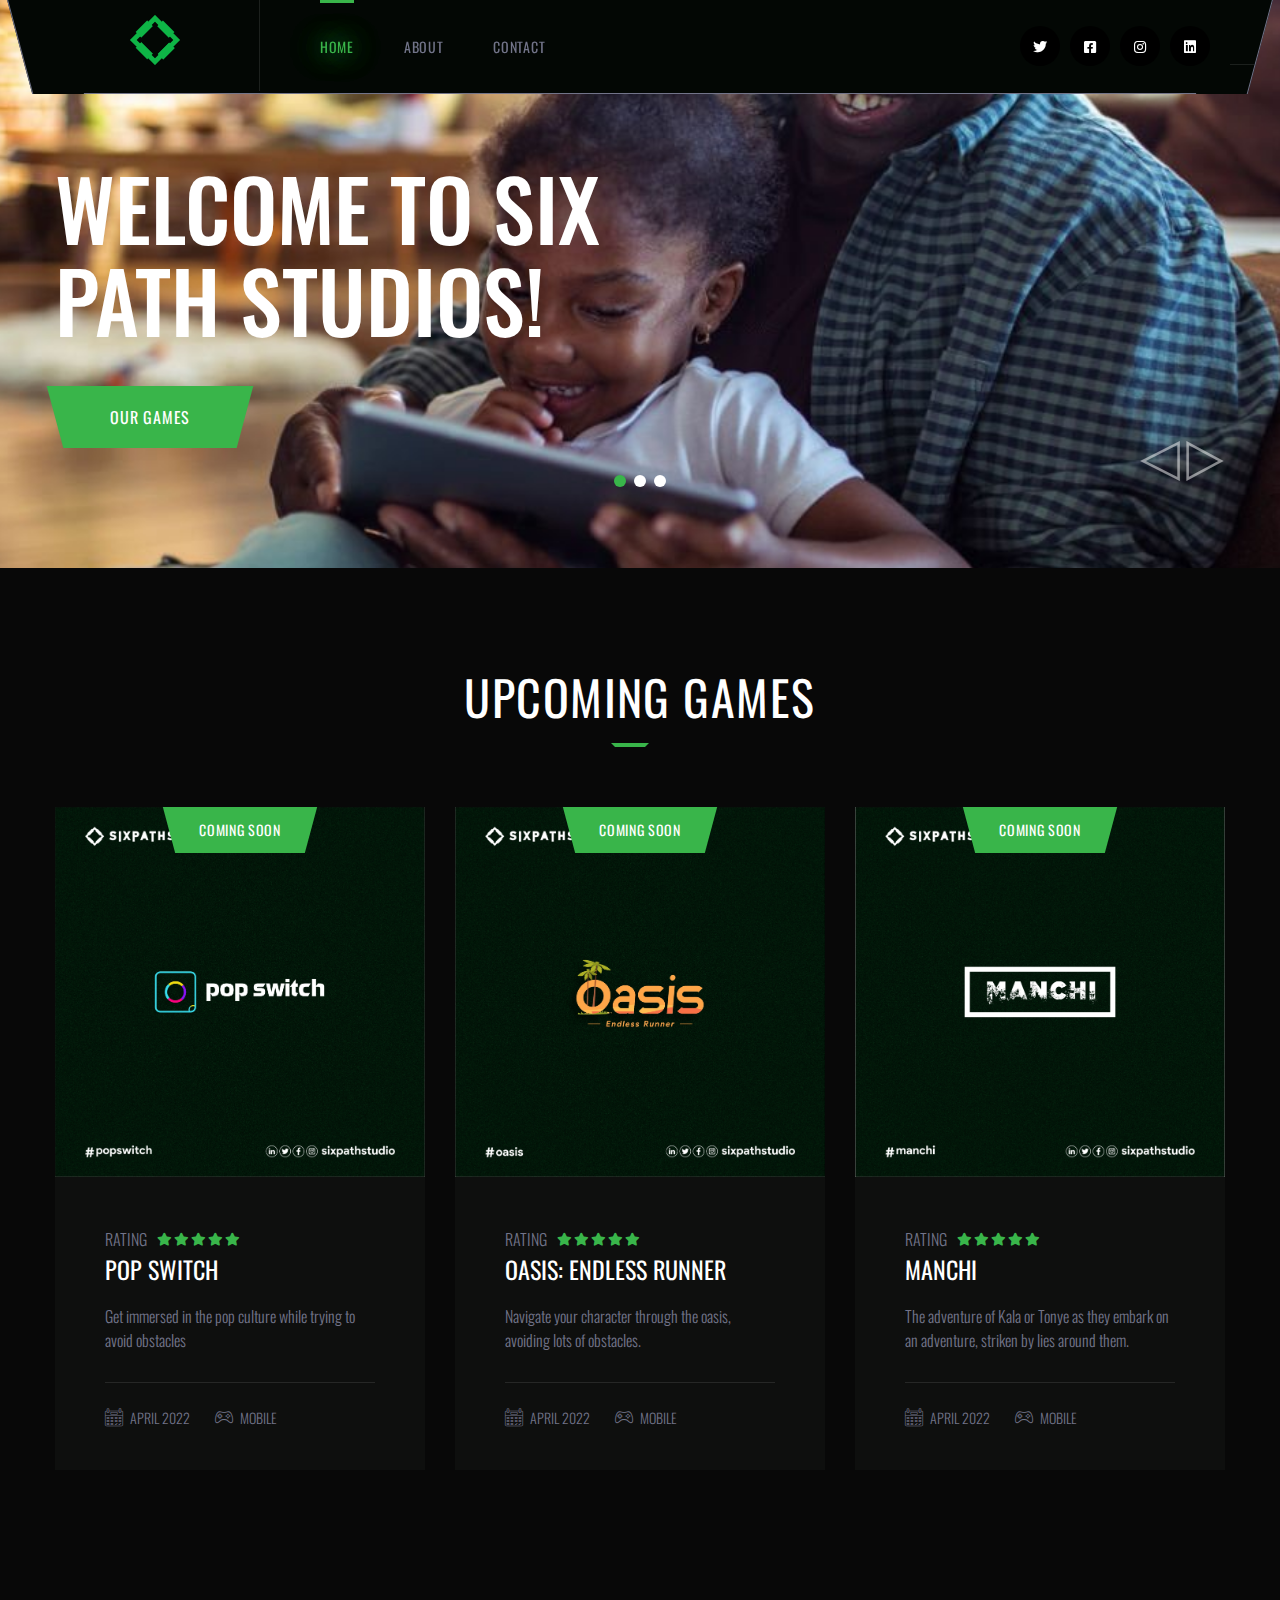
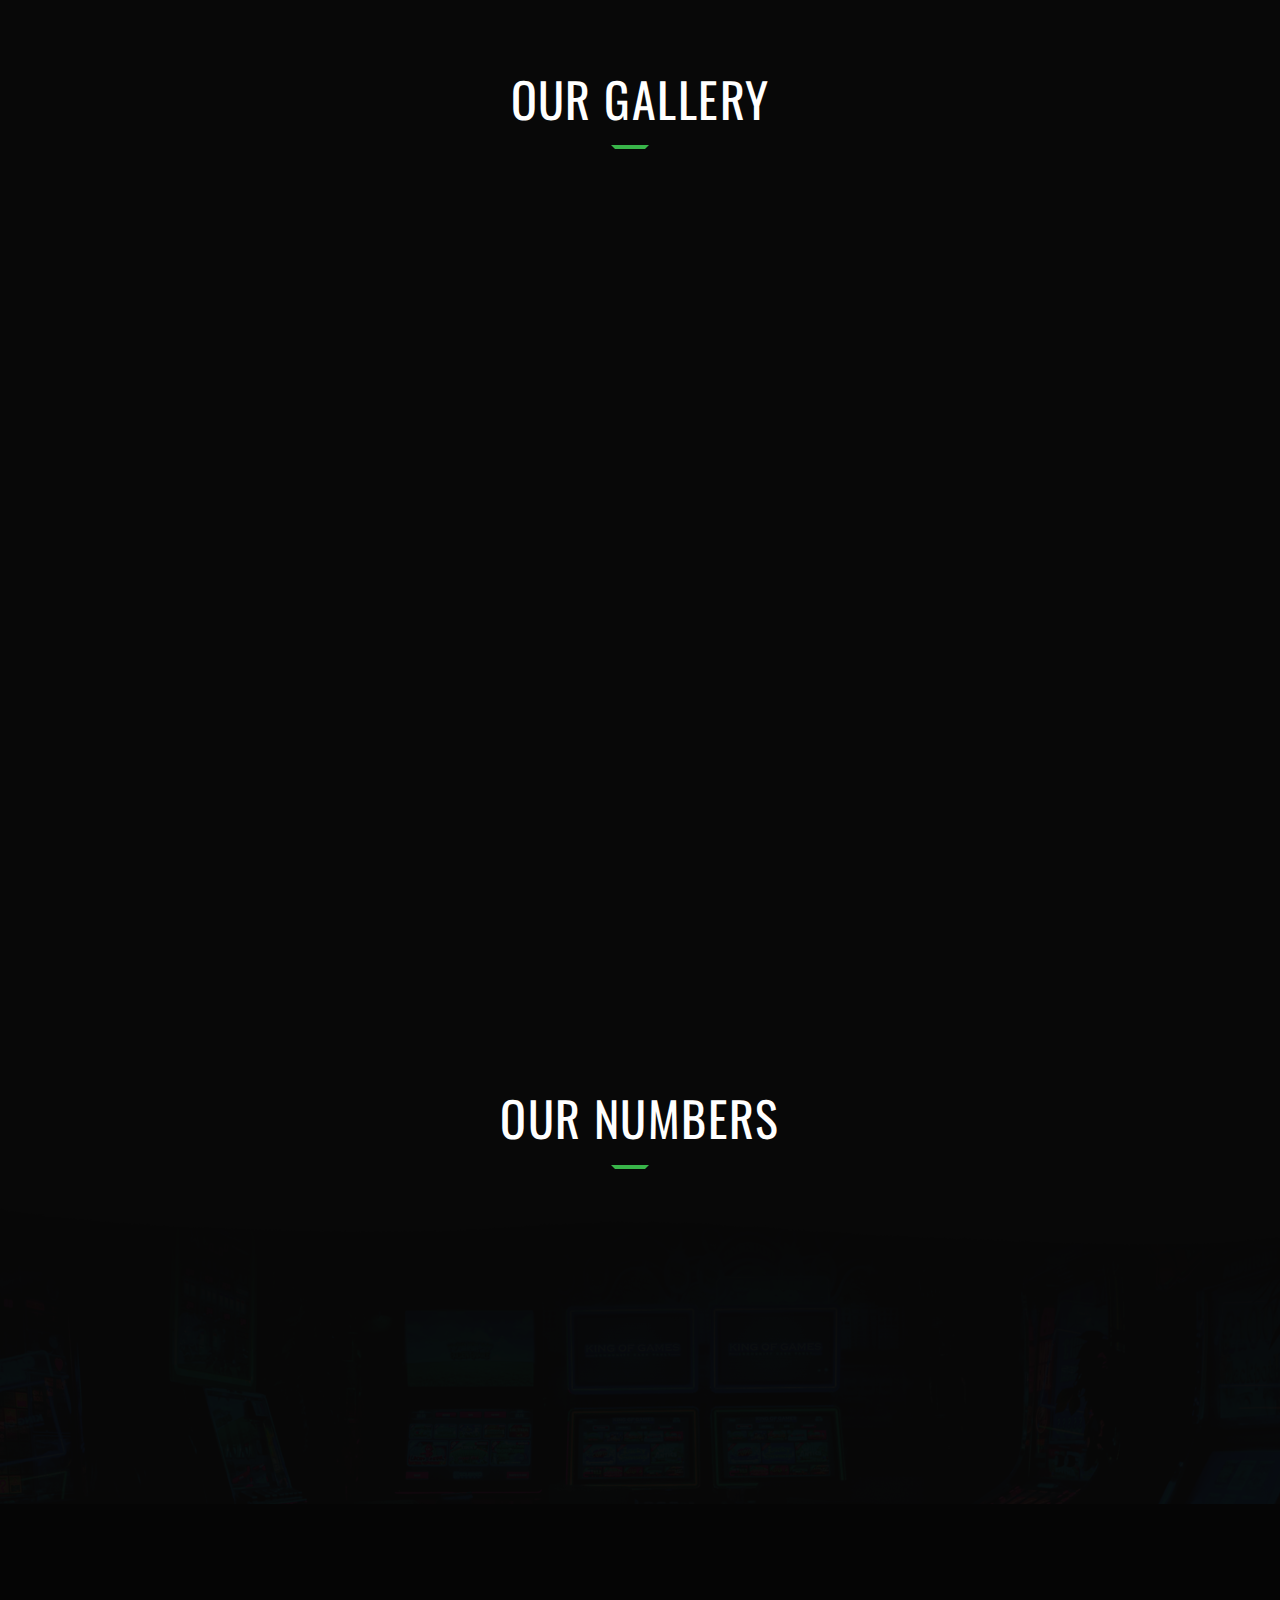
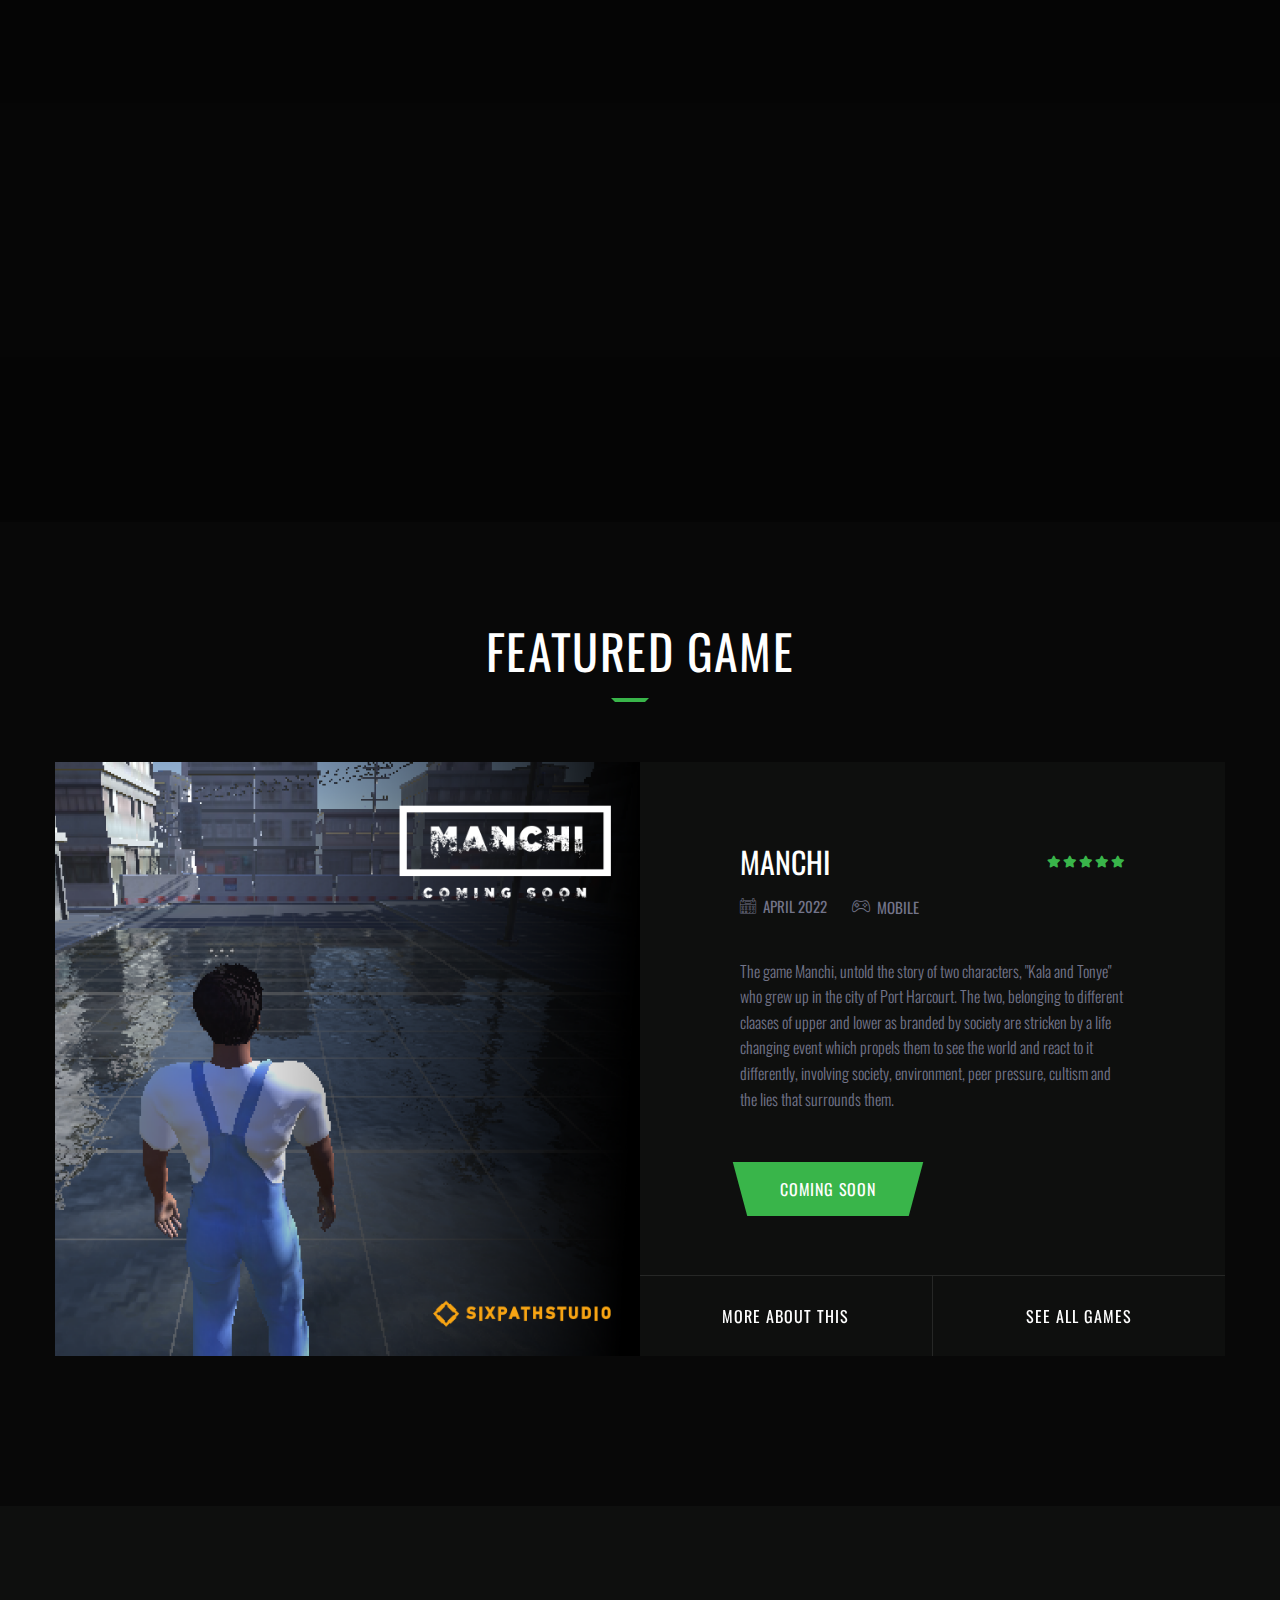
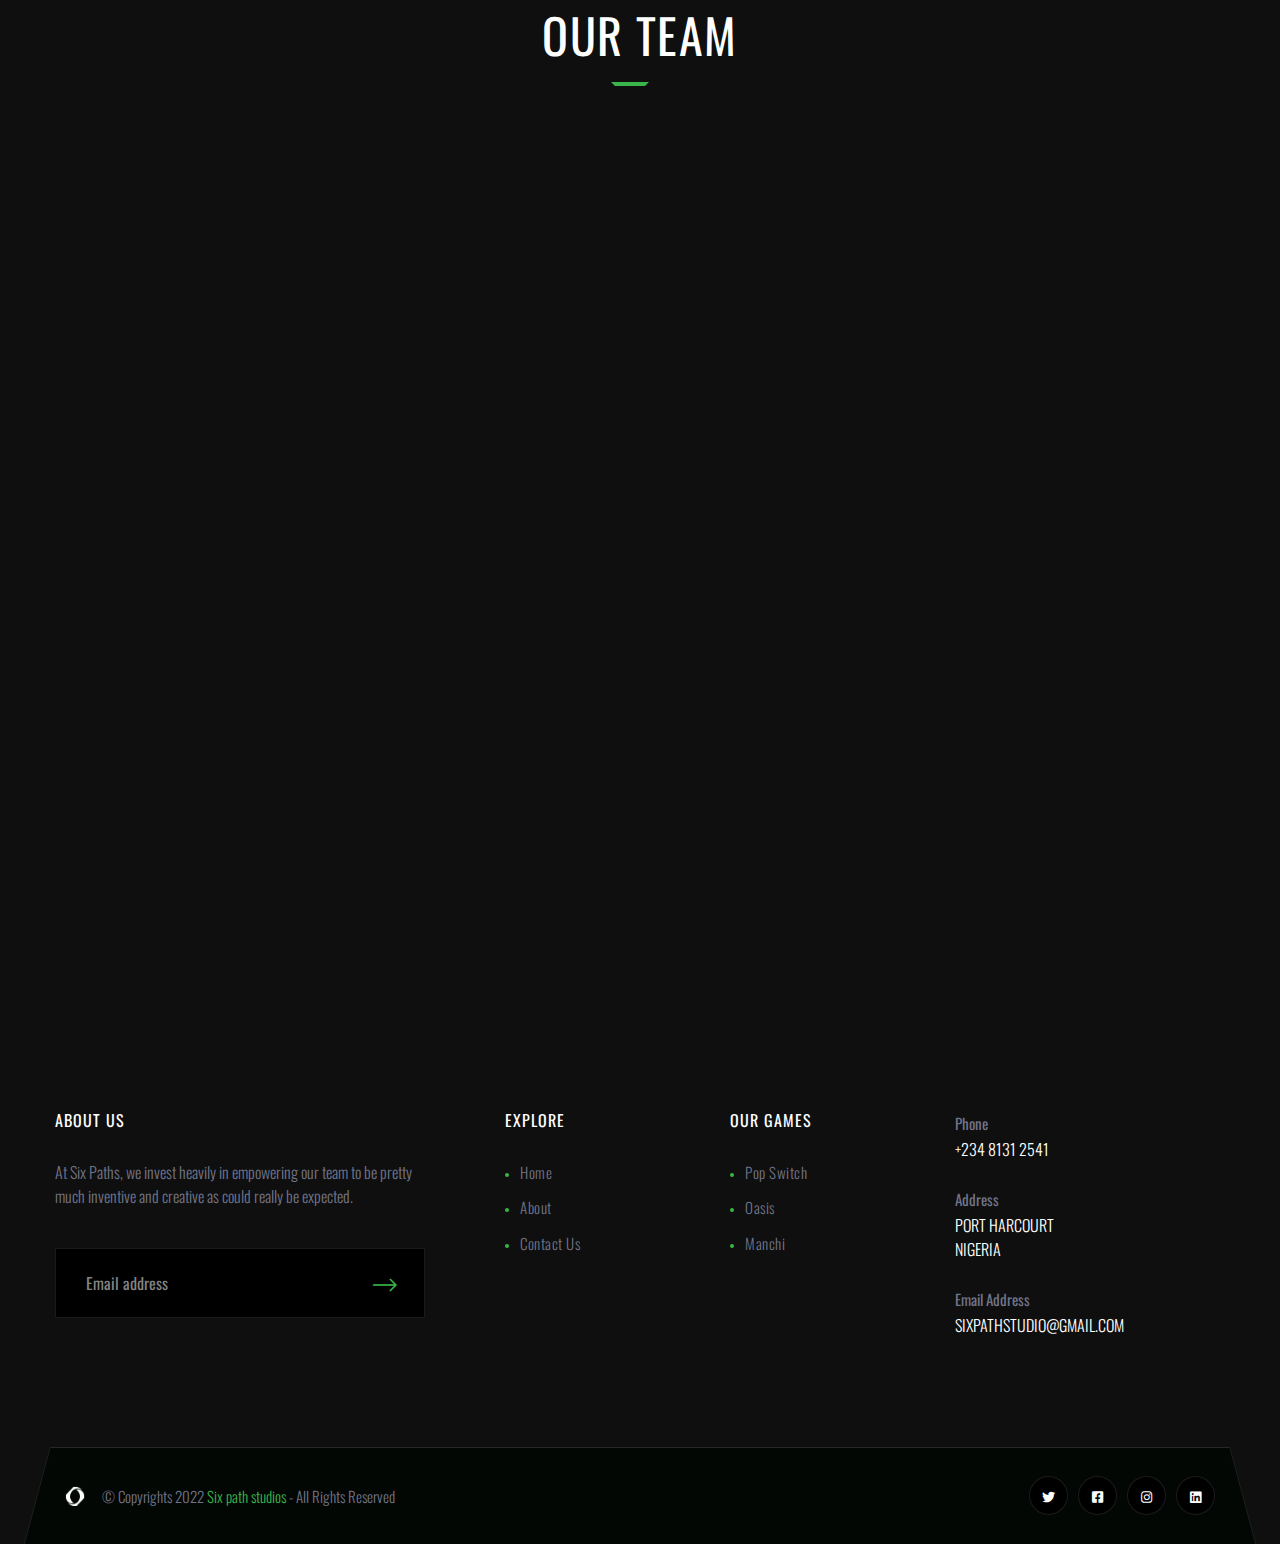
==== commit bf448c72: "correction commit" ====
--- a/index.html
+++ b/index.html
@@ -95,9 +95,15 @@
                             <!-- Main Menu End-->
 
                             <ul class="social-links clearfix">
-                                <li><a href="#"><span class="fab fa-twitter"></span></a></li>
-                                <li><a href="#"><span class="fab fa-facebook-square"></span></a></li>
-                                <li><a href="#"><span class="fab fa-linkedin-in"></span></a></li>
+                                <li><a href="https://twitter.com/sixpathstudio/"><span
+                                            class="fab fa-twitter"></span></a>
+                                </li>
+                                <li><a href="https://facebook.com/Sixpathstudio/"><span
+                                            class="fab fa-facebook-square"></span></a></li>
+                                <li><a href="https://www.instagram.com/sixpathstudio/"><span
+                                            class="fab fa-instagram"></span></a></li>
+                                <li><a href="https://www.linkedin.com/company/sixpathstudio/"><span
+                                            class="fab fa-linkedin"></span></a></li>
                             </ul>
 
                         </div>
@@ -120,10 +126,14 @@
                     <!--Social Links-->
                     <div class="social-links">
                         <ul class="clearfix">
-                            <li><a href="#"><span class="fab fa-twitter"></span></a></li>
-                            <li><a href="#"><span class="fab fa-facebook-square"></span></a></li>
-                            <li><a href="#"><span class="fab fa-instagram"></span></a></li>
-                            <li><a href="#"><span class="fab fa-youtube"></span></a></li>
+                            <li><a href="https://twitter.com/sixpathstudio/"><span class="fab fa-twitter"></span></a>
+                            </li>
+                            <li><a href="https://facebook.com/Sixpathstudio/"><span
+                                        class="fab fa-facebook-square"></span></a></li>
+                            <li><a href="https://www.instagram.com/sixpathstudio/"><span
+                                        class="fab fa-instagram"></span></a></li>
+                            <li><a href="https://www.linkedin.com/company/sixpathstudio/"><span
+                                        class="fab fa-linkedin"></span></a></li>
                         </ul>
                     </div>
                 </nav>
@@ -237,7 +247,8 @@
                                             class="fa fa-star"></span><span class="fa fa-star"></span><span
                                             class="fa fa-star"></span><span class="fa fa-star"></span></span></div>
                                 <h3><a href="game-details.html">Oasis: Endless Runner</a></h3>
-                                <div class="text">Navigate your character through the oasis, avoiding lots of obstacles.</div>
+                                <div class="text">Navigate your character through the oasis, avoiding lots of obstacles.
+                                </div>
                                 <div class="post-info">
                                     <ul class="clearfix">
                                         <li><a href="#"><span class="icon flaticon-calendar-2"></span>April 2022</a>
@@ -263,7 +274,8 @@
                                             class="fa fa-star"></span><span class="fa fa-star"></span><span
                                             class="fa fa-star"></span><span class="fa fa-star"></span></span></div>
                                 <h3><a href="game-details.html">Manchi</a></h3>
-                                <div class="text">The adventure of Kala or Tonye as they embark on an adventure, striken by lies around them.</div>
+                                <div class="text">The adventure of Kala or Tonye as they embark on an adventure, striken
+                                    by lies around them.</div>
                                 <div class="post-info">
                                     <ul class="clearfix">
                                         <li><a href="#"><span class="icon flaticon-calendar-2"></span>April 2022</a>
@@ -411,7 +423,7 @@
                     <div class="row clearfix">
                         <!--Column-->
                         <div class="counter-column col-lg-3 col-md-6 col-sm-12 wow fadeInUp">
-                            <div class="count-box"><span class="count-text" data-speed="3000" data-stop="04">0</span>
+                            <div class="count-box"><span class="count-text" data-speed="3000" data-stop="05">0</span>
                             </div>
                             <h4 class="counter-title">Games developed</h4>
                         </div>
@@ -425,7 +437,7 @@
 
                         <!--Column-->
                         <div class="counter-column col-lg-3 col-md-6 col-sm-12 wow fadeInUp" data-wow-delay="800ms">
-                            <div class="count-box"><span class="count-text" data-speed="1500" data-stop="04">0</span>
+                            <div class="count-box"><span class="count-text" data-speed="1500" data-stop="07">0</span>
                             </div>
                             <h4 class="counter-title">team members</h4>
                         </div>
@@ -728,7 +740,7 @@
                                         title=""></a></figure>
                             <div class="lower-box">
                                 <h3><a href="#">Nnamaka Natachi Okezuo</a></h3>
-                                <div class="designation">Bkockchain Developer</div>
+                                <div class="designation">Blockchain Developer</div>
                                 <!-- <div class="social-links">
                                     <ul class="default-social-links clearfix">
                                         <li><a href="#"><span class="fab fa-twitter"></span></a></li>
@@ -815,8 +827,9 @@
                                 <div class="widget-title">
                                     <h3>About us</h3>
                                 </div>
-                                <div class="text">There are many variations of passages of lorem ipsum is simply free
-                                    text available but the majority have suffered alteration in some form by injected.
+                                <div class="text">At Six Paths, we invest heavily in empowering our team to be pretty
+                                    much
+                                    inventive and creative as could really be expected.
                                 </div>
                                 <!--Newsletter-->
                                 <div class="newsletter-form">
@@ -903,9 +916,15 @@
                             <div class="column col-lg-6 col-md-12 col-sm-12">
                                 <div class="social-links">
                                     <ul class="default-social-links">
-                                        <li><a href="#"><span class="fab fa-twitter"></span></a></li>
-                                        <li><a href="#"><span class="fab fa-facebook-square"></span></a></li>
-                                        <li><a href="#"><span class="fab fa-instagram"></span></a></li>
+                                        <li><a href="https://twitter.com/sixpathstudio/"><span
+                                                    class="fab fa-twitter"></span></a>
+                                        </li>
+                                        <li><a href="https://facebook.com/Sixpathstudio/"><span
+                                                    class="fab fa-facebook-square"></span></a></li>
+                                        <li><a href="https://www.instagram.com/sixpathstudio/"><span
+                                                    class="fab fa-instagram"></span></a></li>
+                                        <li><a href="https://www.linkedin.com/company/sixpathstudio/"><span
+                                                    class="fab fa-linkedin"></span></a></li>
                                     </ul>
                                 </div>
                             </div>
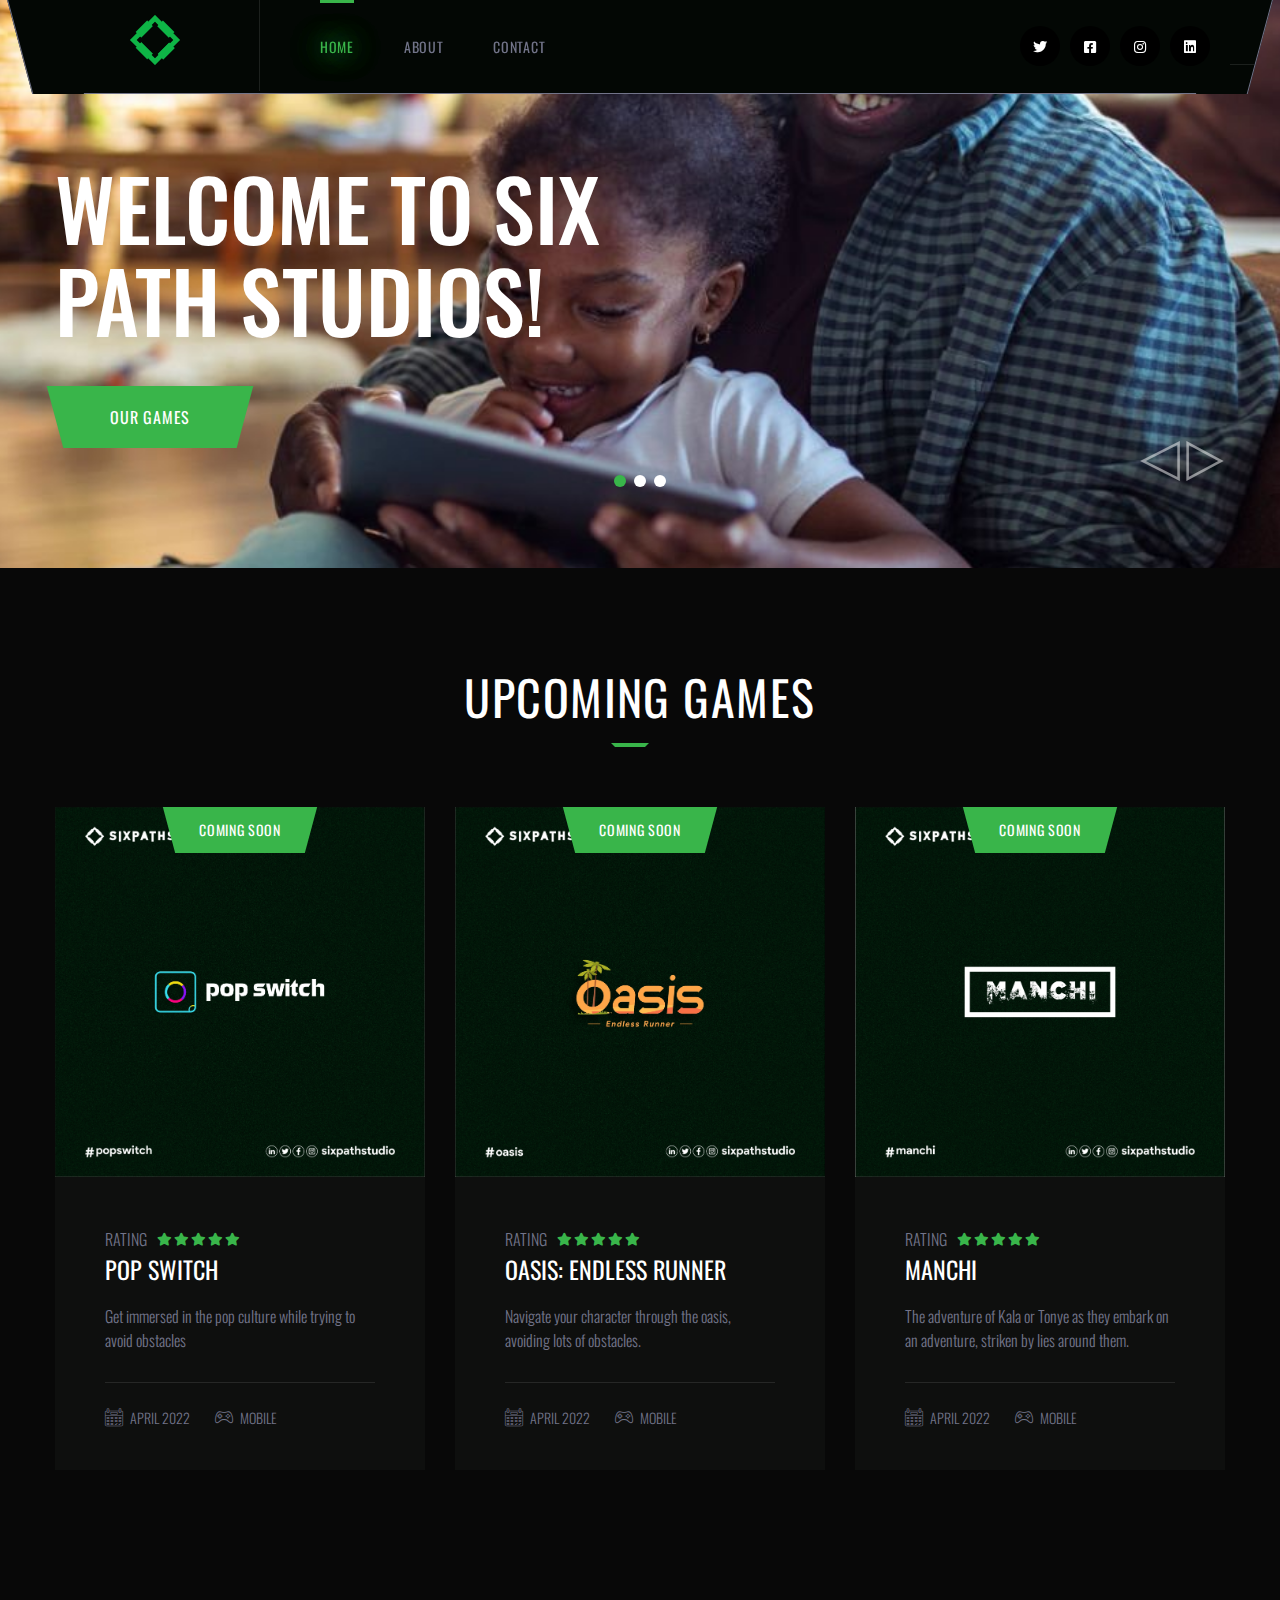
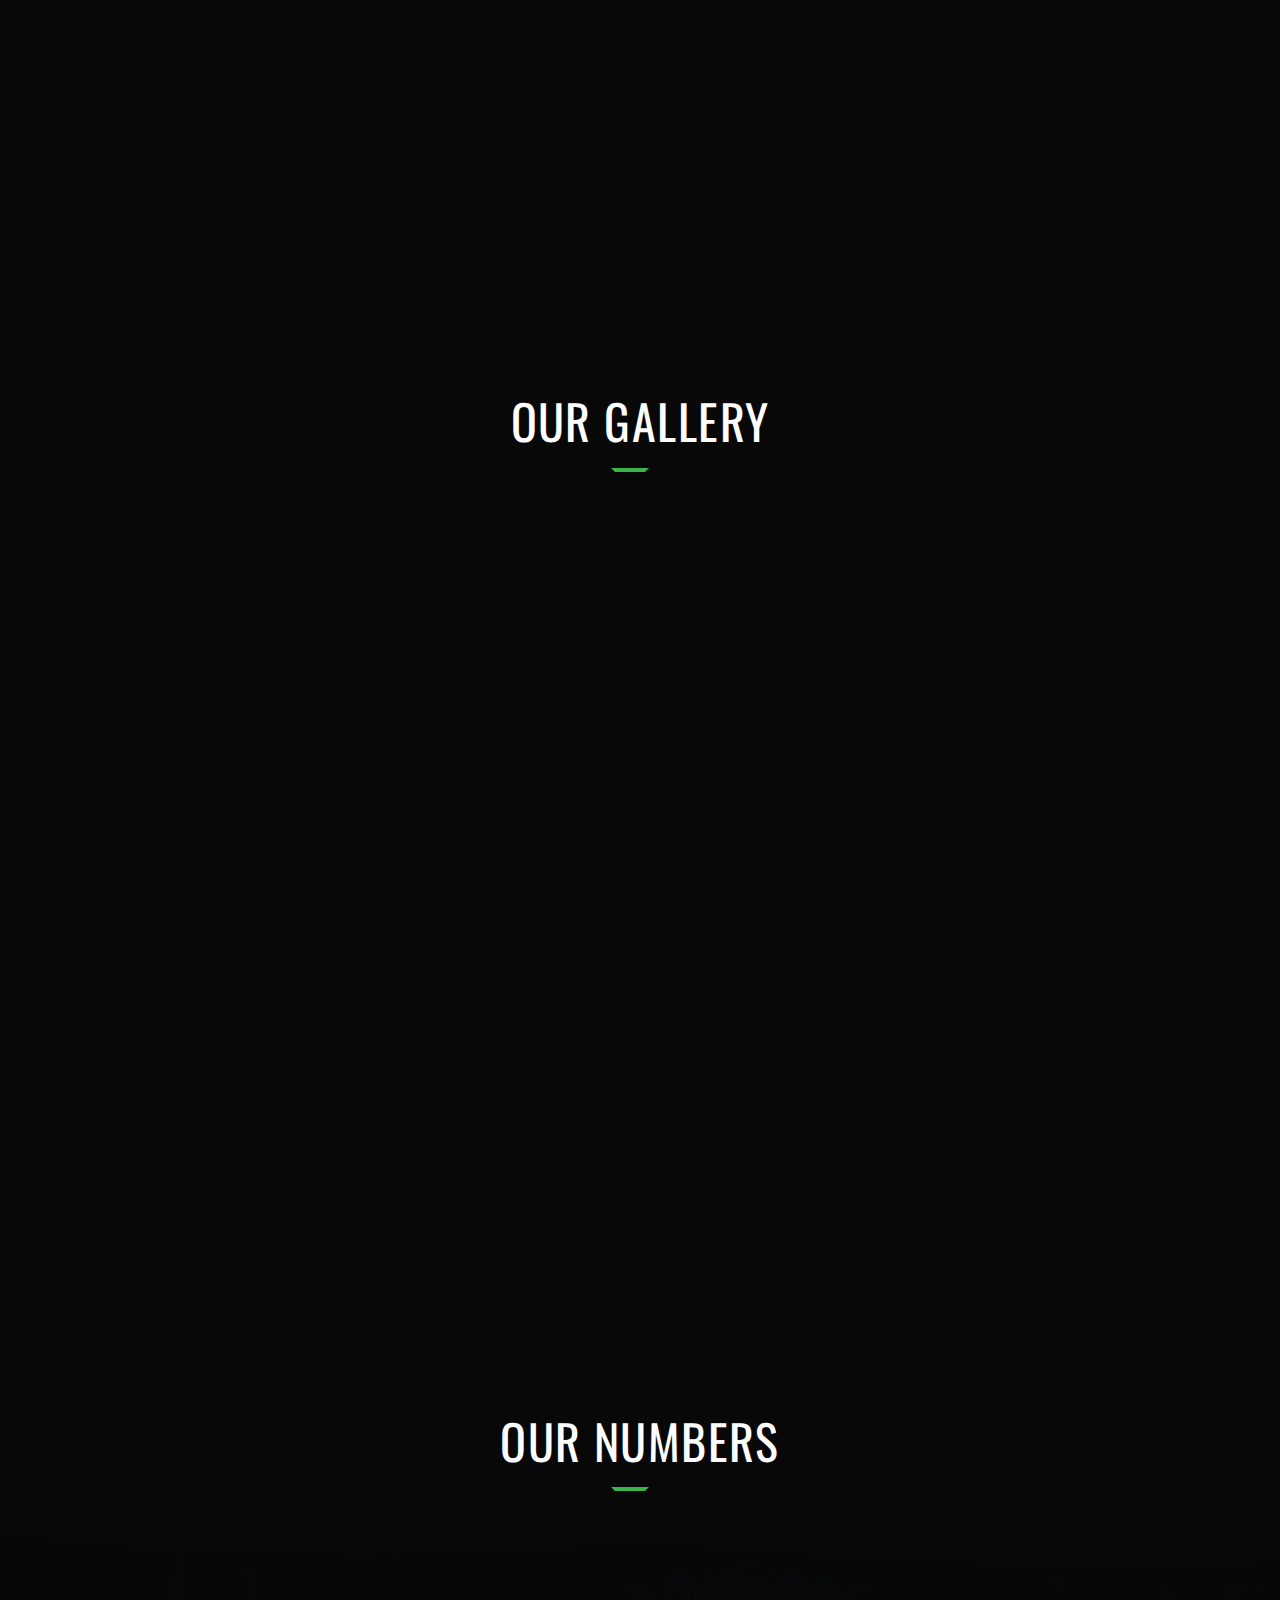
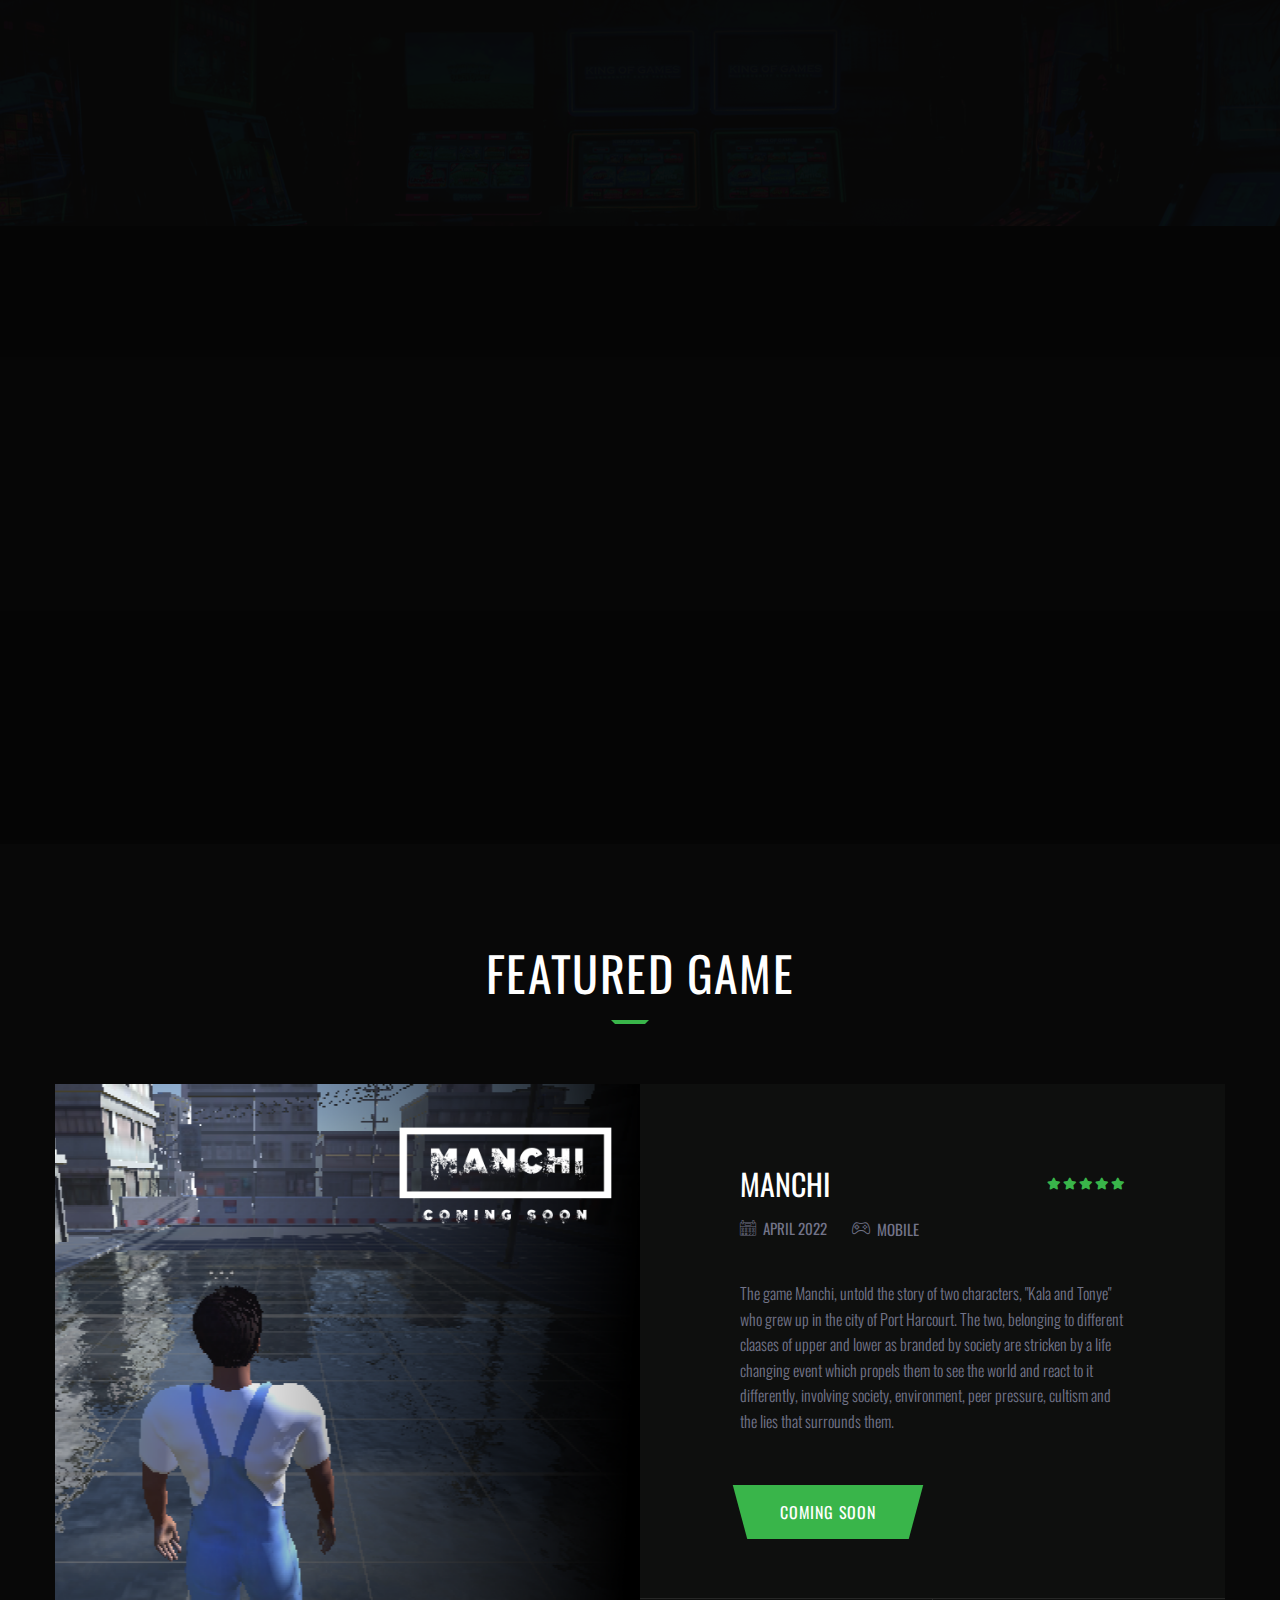
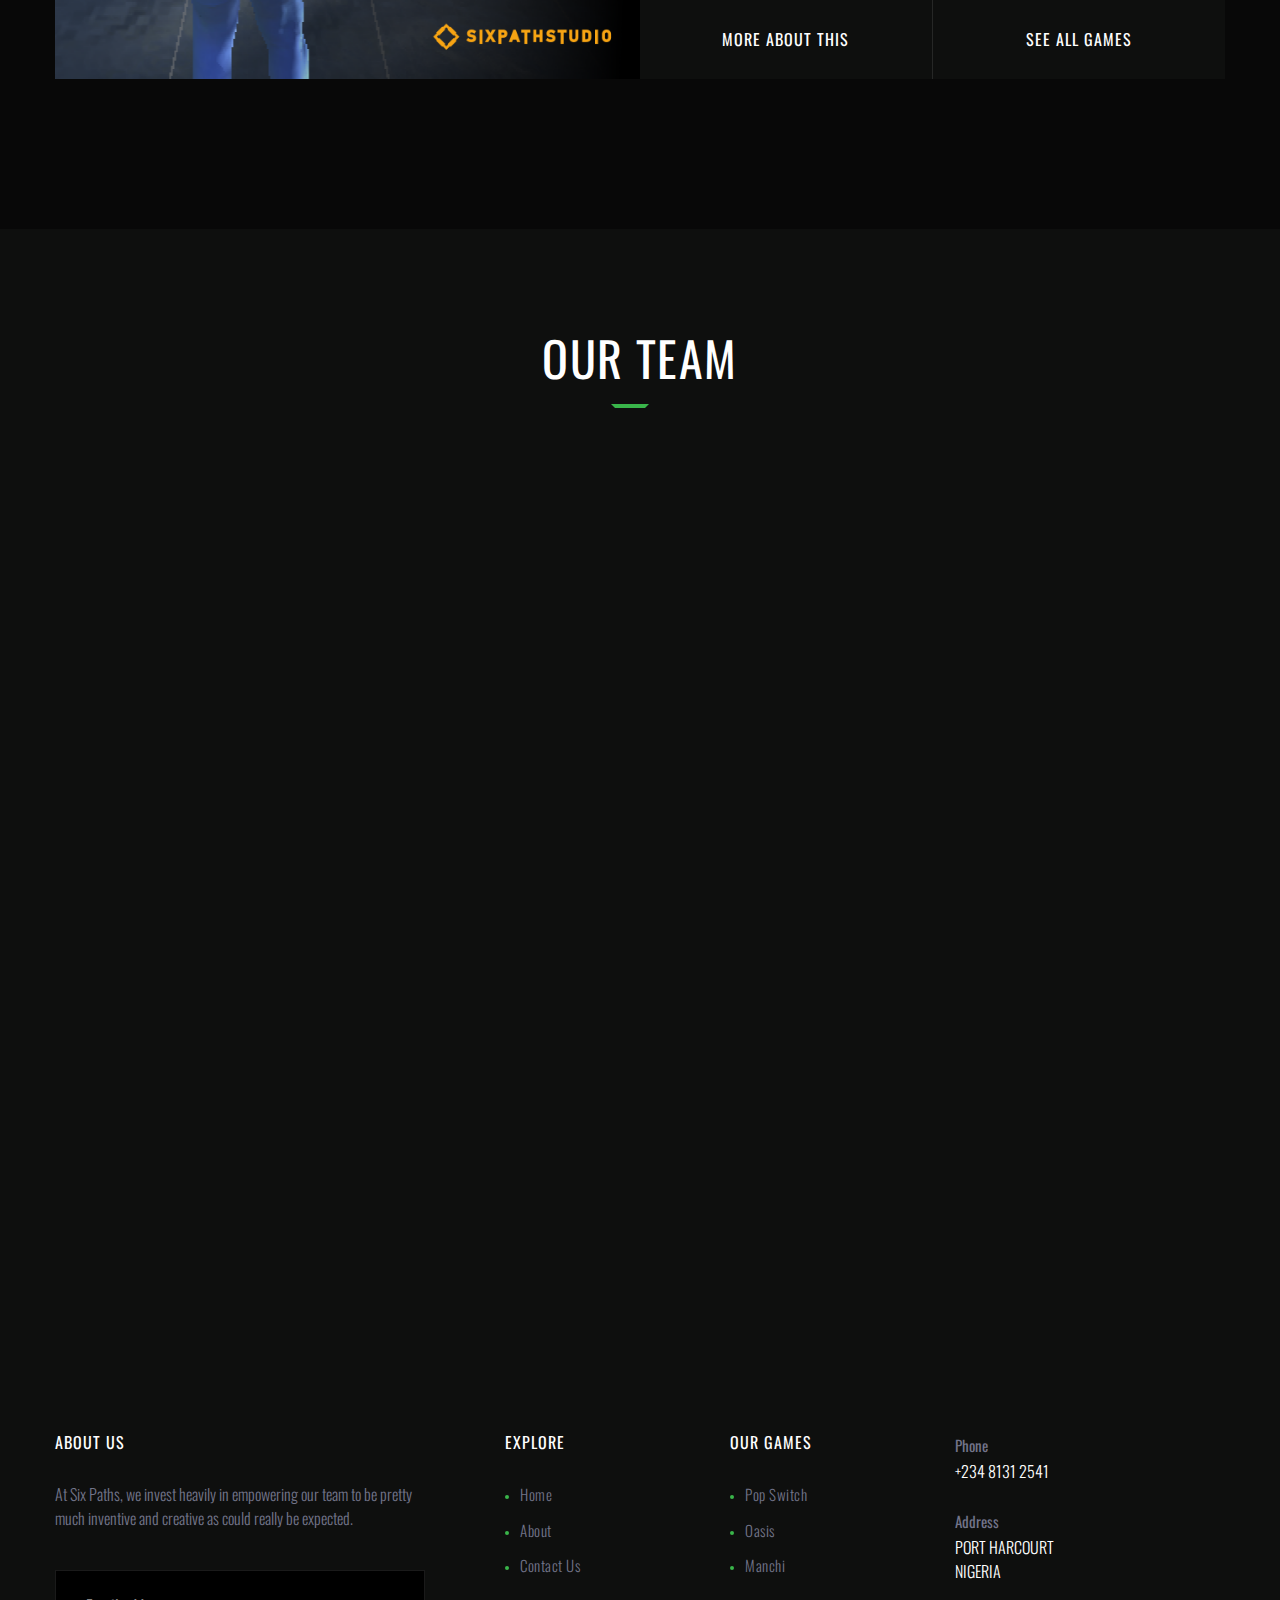
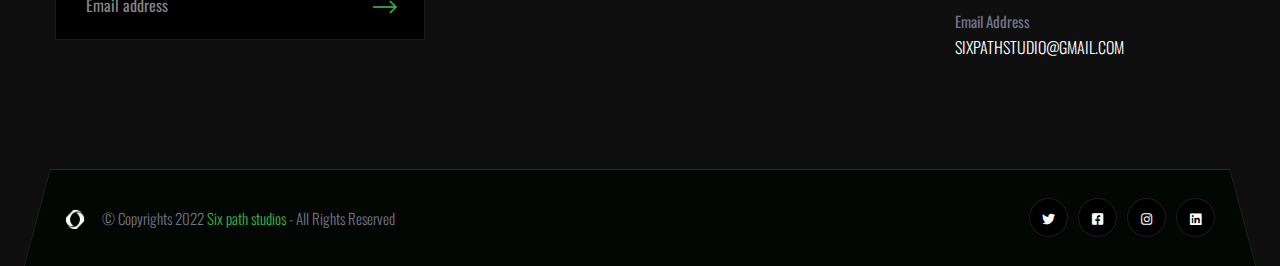
==== commit 4f07a432: "new game block commit" ====
--- a/index.html
+++ b/index.html
@@ -276,6 +276,33 @@
                                 <h3><a href="game-details.html">Manchi</a></h3>
                                 <div class="text">The adventure of Kala or Tonye as they embark on an adventure, striken
                                     by lies around them.</div>
+                                <div class="post-info">
+                                    <ul class="clearfix">
+                                        <li><a href="#"><span class="icon flaticon-calendar-2"></span>April 2022</a>
+                                        </li>
+                                        <li><a href="#"><span class="icon flaticon-console"></span>Mobile</a></li>
+                                    </ul>
+                                </div>
+                            </div>
+                        </div>
+                    </div>
+                    <!-- game block -->
+                    <div class="game-block col-lg-4 col-md-6 col-sm-12 wow fadeInUp" data-wow-delay="300ms"
+                        data-wow-duration="1500ms">
+                        <div class="inner-box">
+                            <div class="image-box">
+                                <figure class="image"><a href="game-details.html"><img
+                                            src="images/resource/puzzle beaam.png" alt="" title=""></a></figure>
+                                <div class="link-box"><a href="#" class="link-btn"> <span class="btn-title">Coming
+                                            Soon</span></a></div>
+                            </div>
+                            <div class="lower-content">
+                                <div class="rating">Rating <span class="ratings"><span class="fa fa-star"></span><span
+                                            class="fa fa-star"></span><span class="fa fa-star"></span><span
+                                            class="fa fa-star"></span><span class="fa fa-star"></span></span></div>
+                                <h3><a href="game-details.html">Puzzle Beam</a></h3>
+                                <div class="text">Puzzle game by six path studio to help with relaxation and critical thinking.
+                                </div>
                                 <div class="post-info">
                                     <ul class="clearfix">
                                         <li><a href="#"><span class="icon flaticon-calendar-2"></span>April 2022</a>
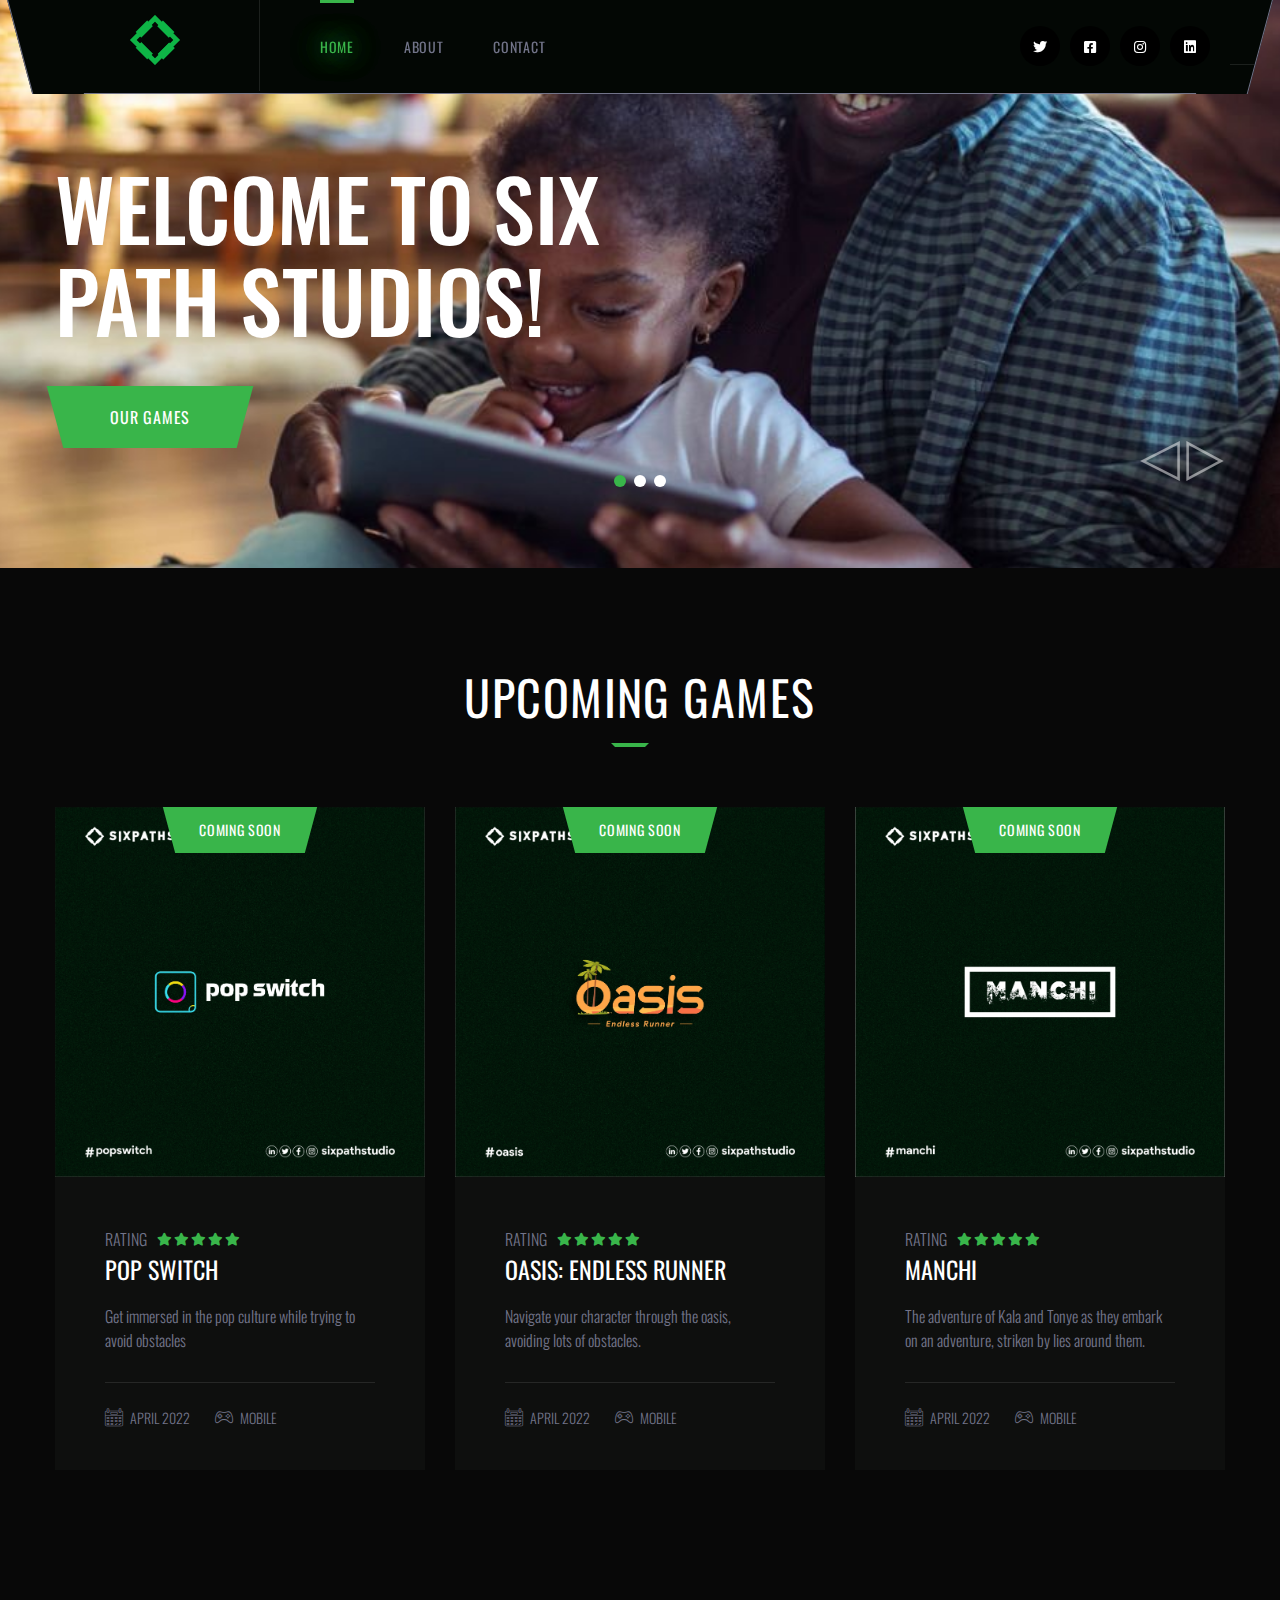
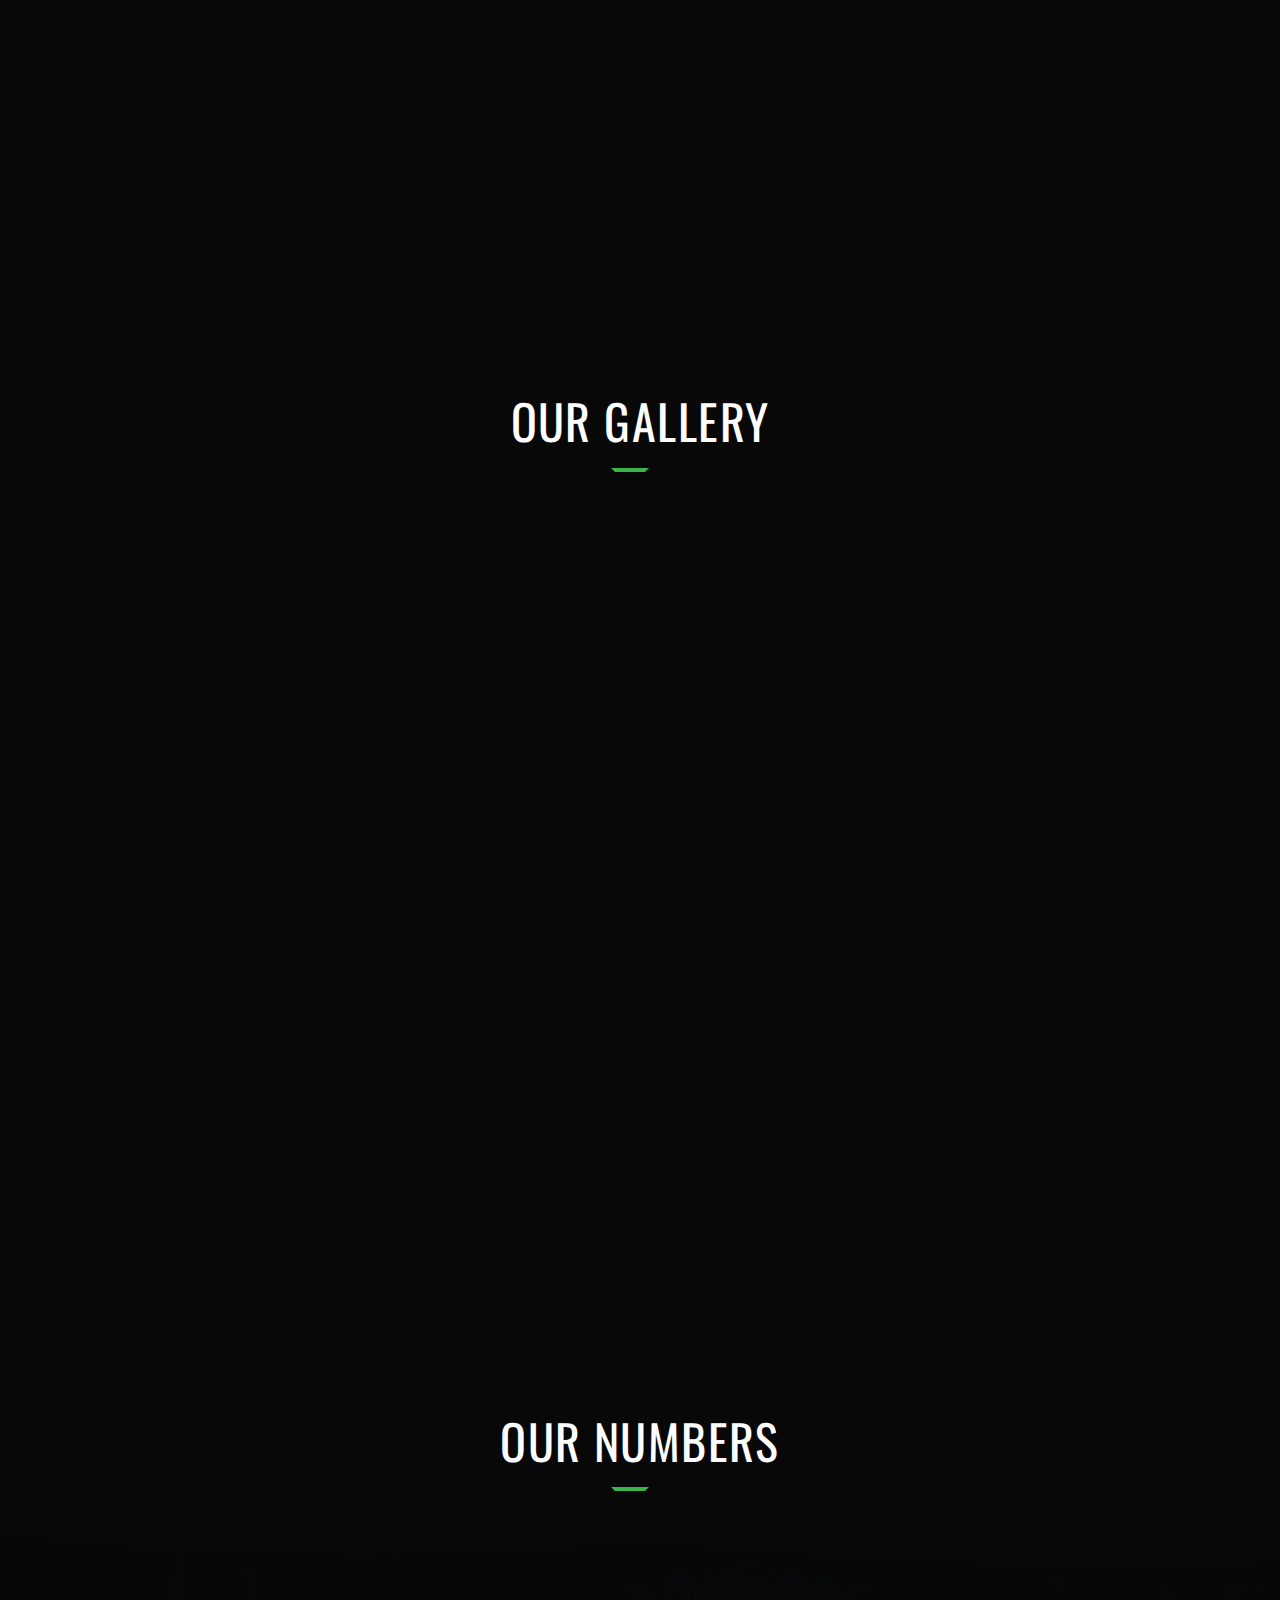
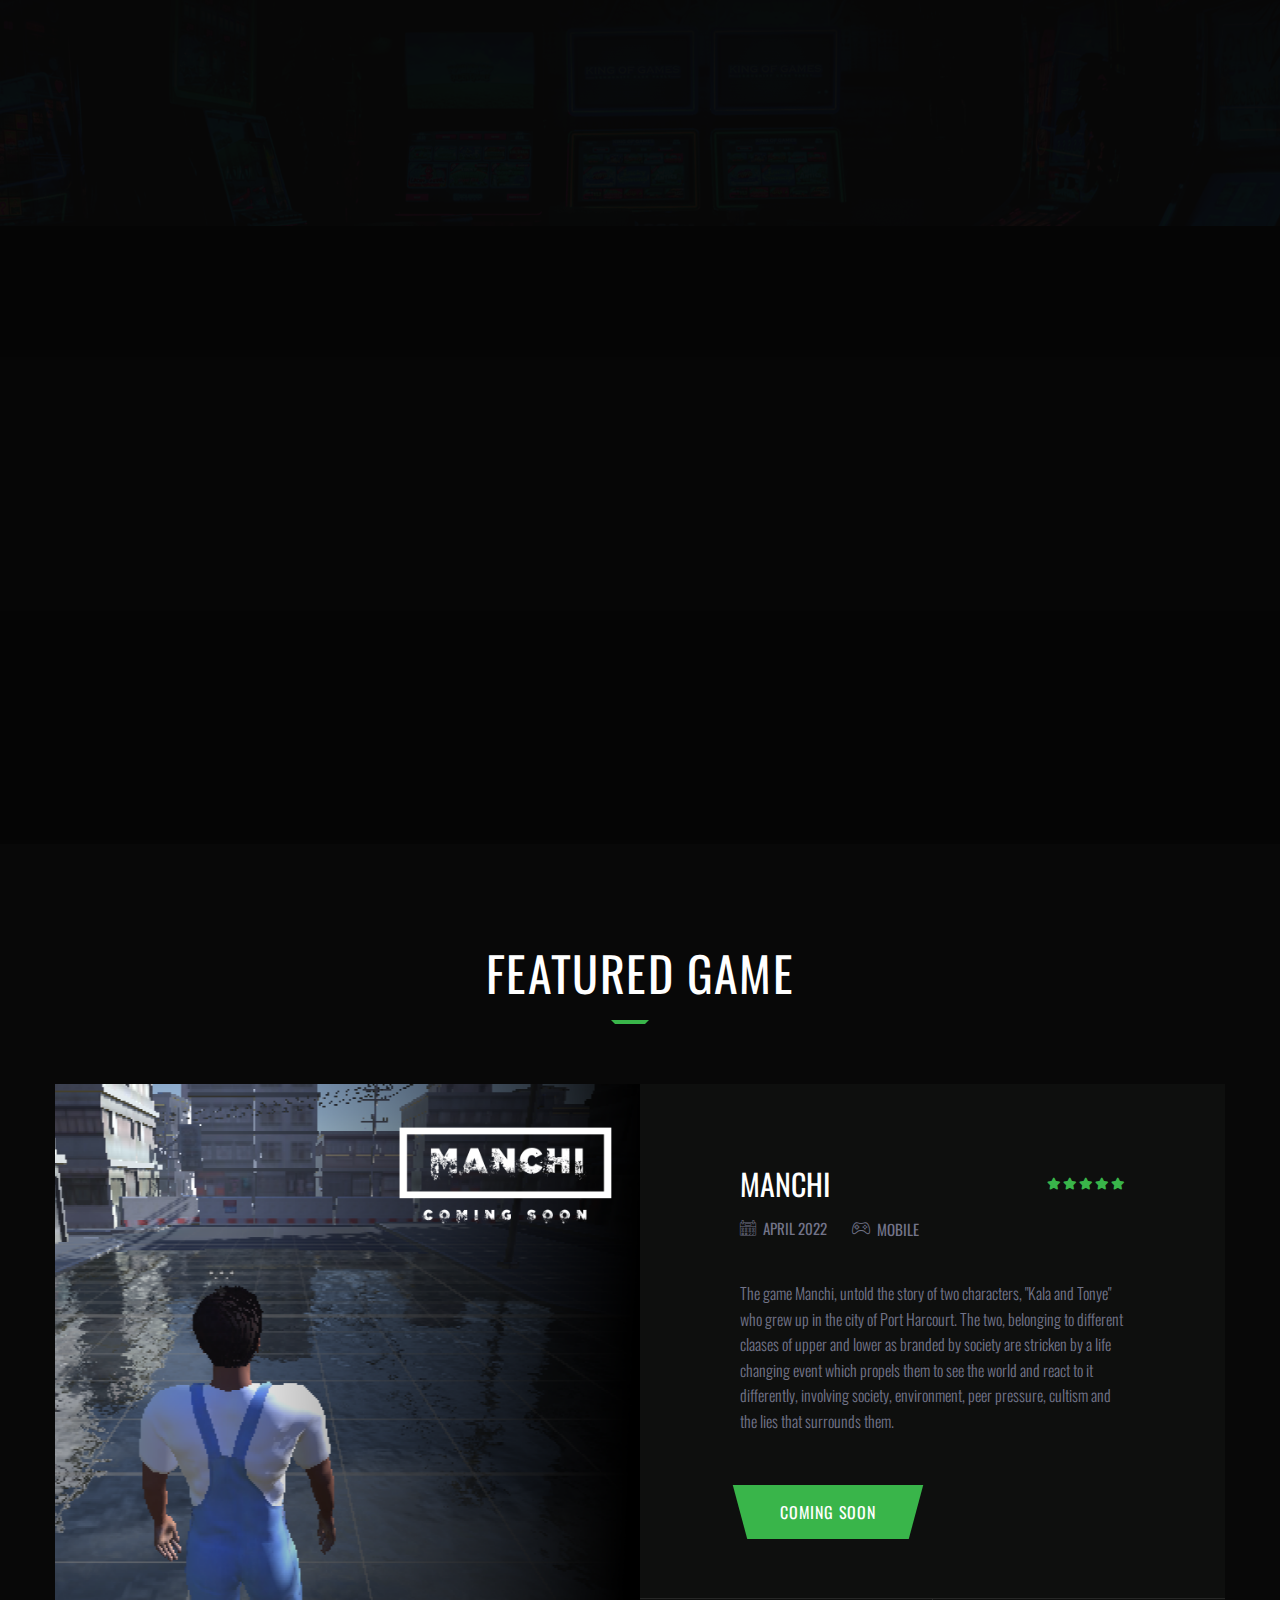
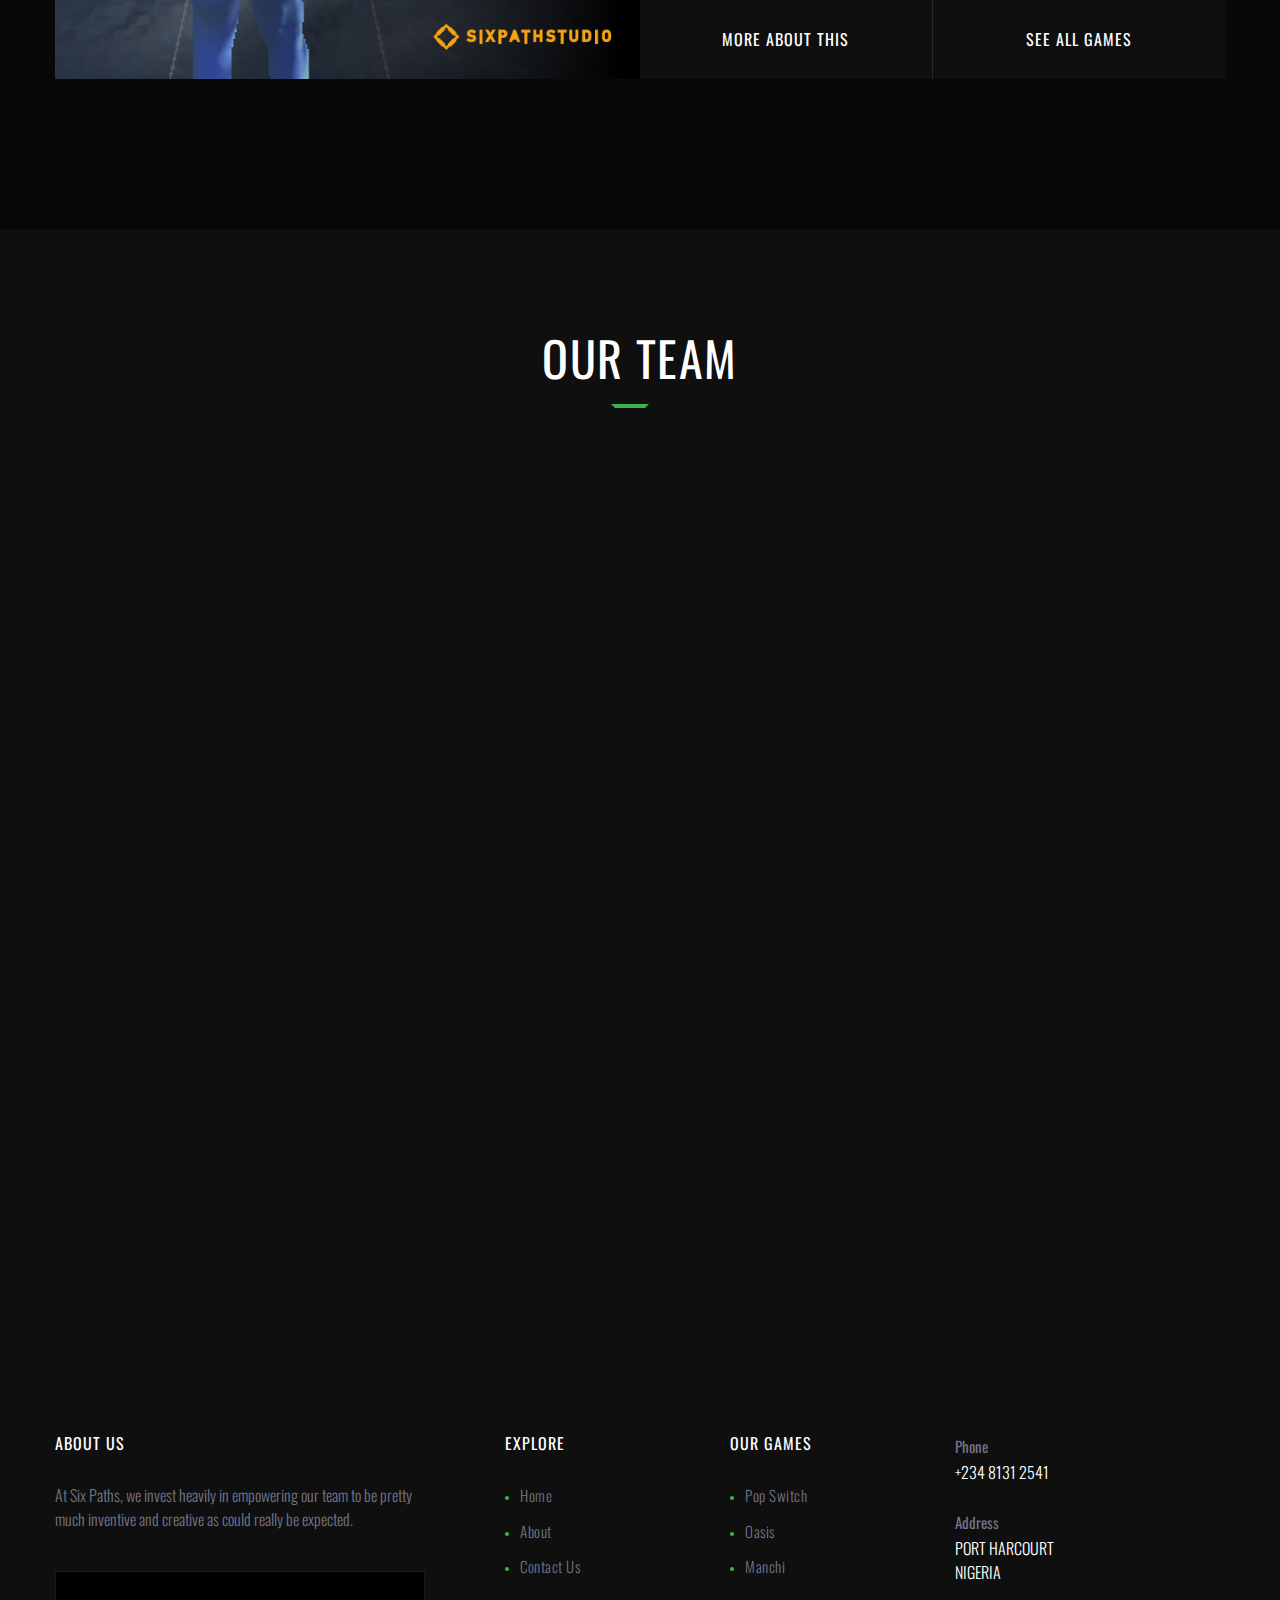
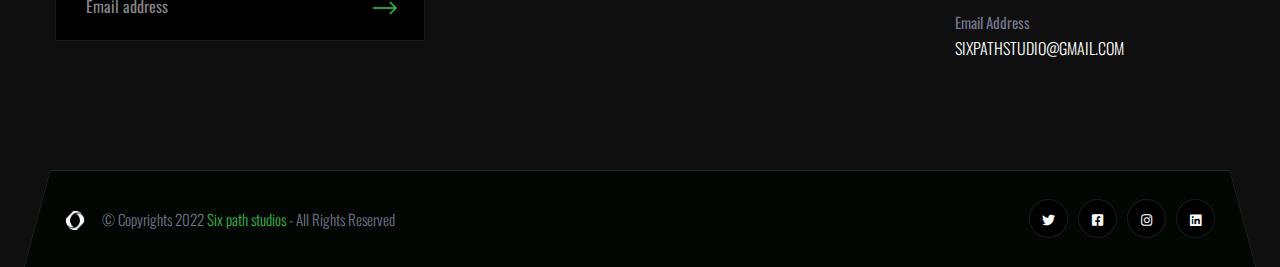
==== commit 372c2669: "feat: add destiny picture between jacia and harold on team section" ====
--- a/index.html
+++ b/index.html
@@ -22,13 +22,13 @@
     <!--[if lt IE 9]><script src="js/respond.js"></script><![endif]-->
 </head>
 
-<body>
+<body class="page-loaded">
 
     <div class="page-wrapper">
         <!-- Preloader -->
-        <div class="preloader">
+        <!-- <div class="preloader">
             <div class="icon"></div>
-        </div>
+        </div> -->
 
         <!-- Main Header -->
         <header class="main-header header-style-one">
@@ -274,7 +274,7 @@
                                             class="fa fa-star"></span><span class="fa fa-star"></span><span
                                             class="fa fa-star"></span><span class="fa fa-star"></span></span></div>
                                 <h3><a href="game-details.html">Manchi</a></h3>
-                                <div class="text">The adventure of Kala or Tonye as they embark on an adventure, striken
+                                <div class="text">The adventure of Kala and Tonye as they embark on an adventure, striken
                                     by lies around them.</div>
                                 <div class="post-info">
                                     <ul class="clearfix">
@@ -800,6 +800,24 @@
                     <div class="team-block col-lg-3 col-md-6 col-sm-12 wow fadeInLeft" data-wow-delay="900ms"
                         data-wow-duration="1500ms">
                         <div class="inner-box">
+                            <figure class="image-box"><a href="#"><img src="images/resource/jacia.jpg" alt=""
+                                        title=""></a></figure>
+                            <div class="lower-box">
+                                <h3><a href="#">Jacia Ebubechi</a></h3>
+                                <div class="designation">Content Developer</div>
+                                <!-- <div class="social-links">
+                                    <ul class="default-social-links clearfix">
+                                        <li><a href="#"><span class="fab fa-twitter"></span></a></li>
+                                        <li><a href="#"><span class="fab fa-facebook-square"></span></a></li>
+                                        <li><a href="#"><span class="fab fa-instagram"></span></a></li>
+                                    </ul>
+                                </div> -->
+                            </div>
+                        </div>
+                    </div>
+                    <div class="team-block col-lg-3 col-md-6 col-sm-12 wow fadeInLeft" data-wow-delay="900ms"
+                        data-wow-duration="1500ms">
+                        <div class="inner-box">
                             <figure class="image-box"><a href="#"><img src="images/resource/destiny.png" alt=""
                                         title=""></a></figure>
                             <div class="lower-box">
@@ -821,8 +839,8 @@
                             <figure class="image-box"><a href="#"><img src="images/resource/precious.png" alt=""
                                         title=""></a></figure>
                             <div class="lower-box">
-                                <h3><a href="#">Precious Dan Harod</a></h3>
-                                <div class="designation">Content Developer</div>
+                                <h3><a href="#">Precious Dan Harold</a></h3>
+                                <div class="designation">Content Developer / App Tester</div>
                                 <!-- <div class="social-links">
                                     <ul class="default-social-links clearfix">
                                         <li><a href="#"><span class="fab fa-twitter"></span></a></li>
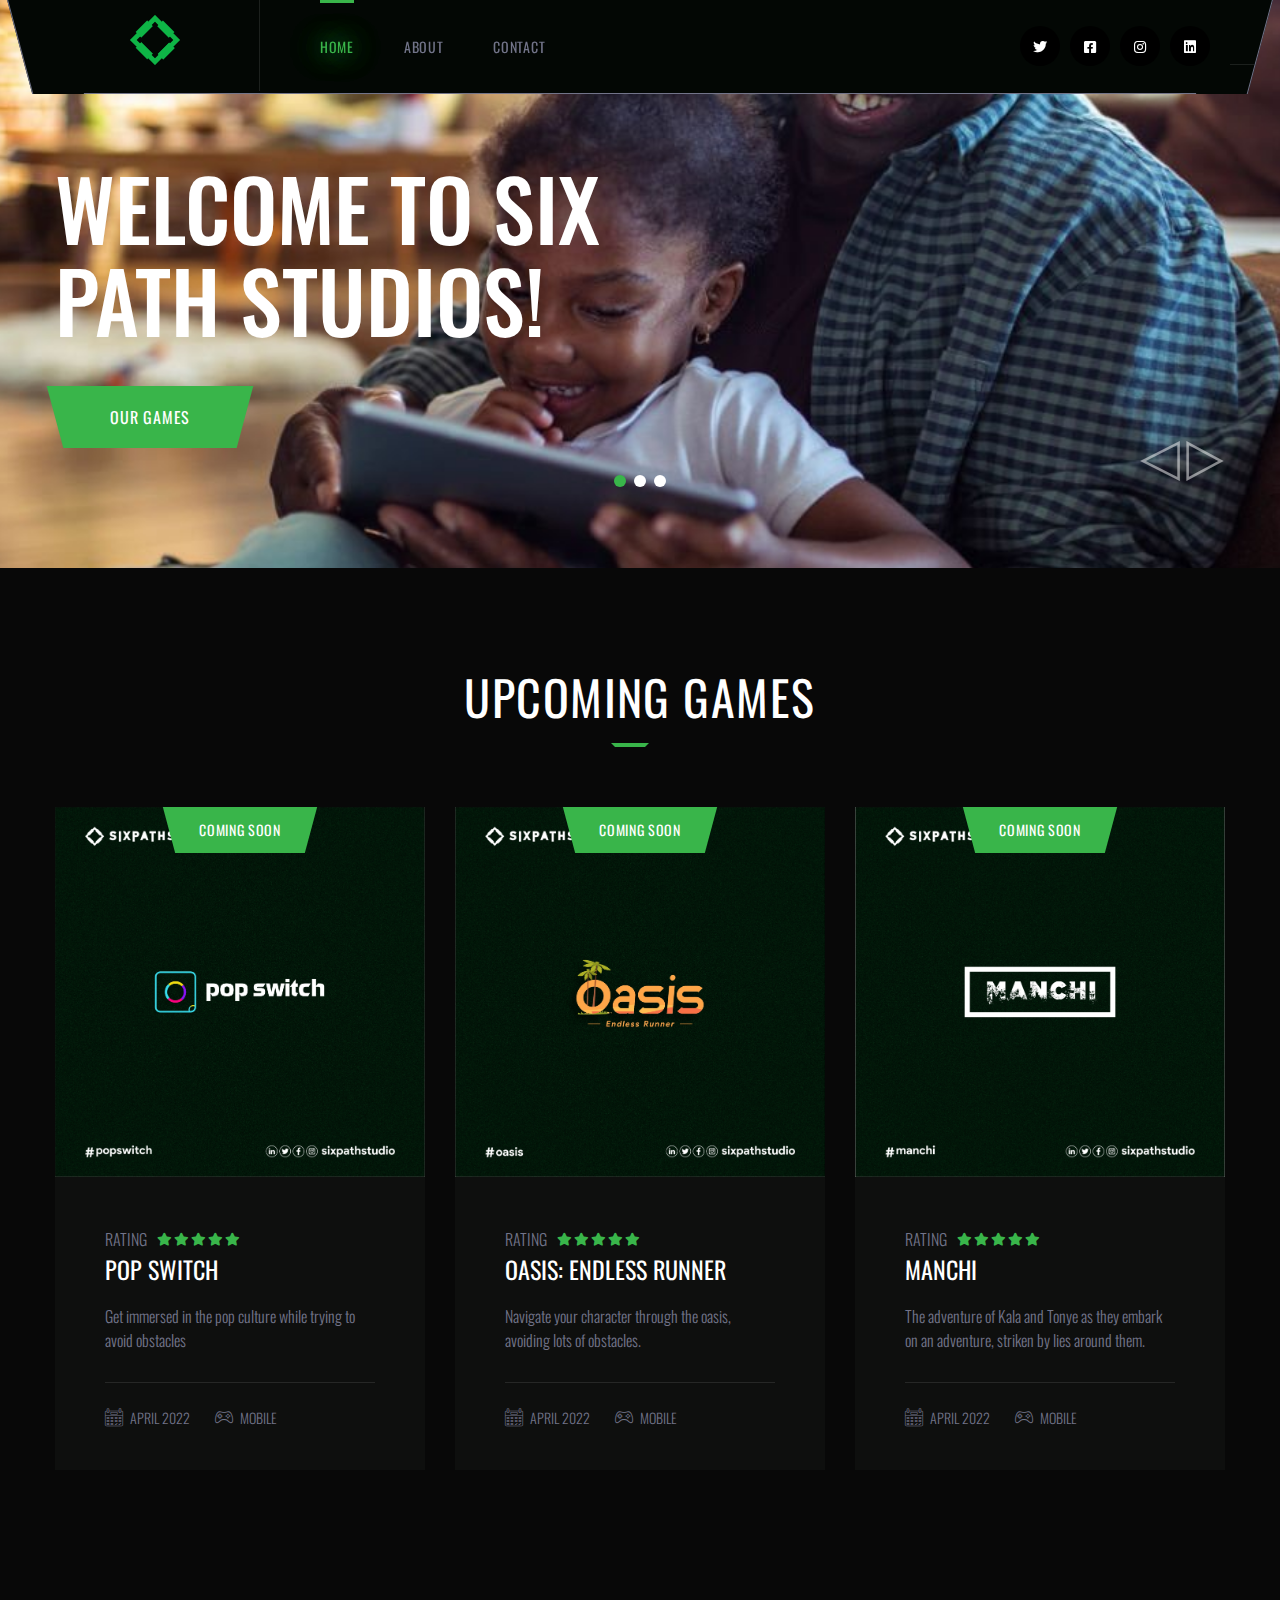
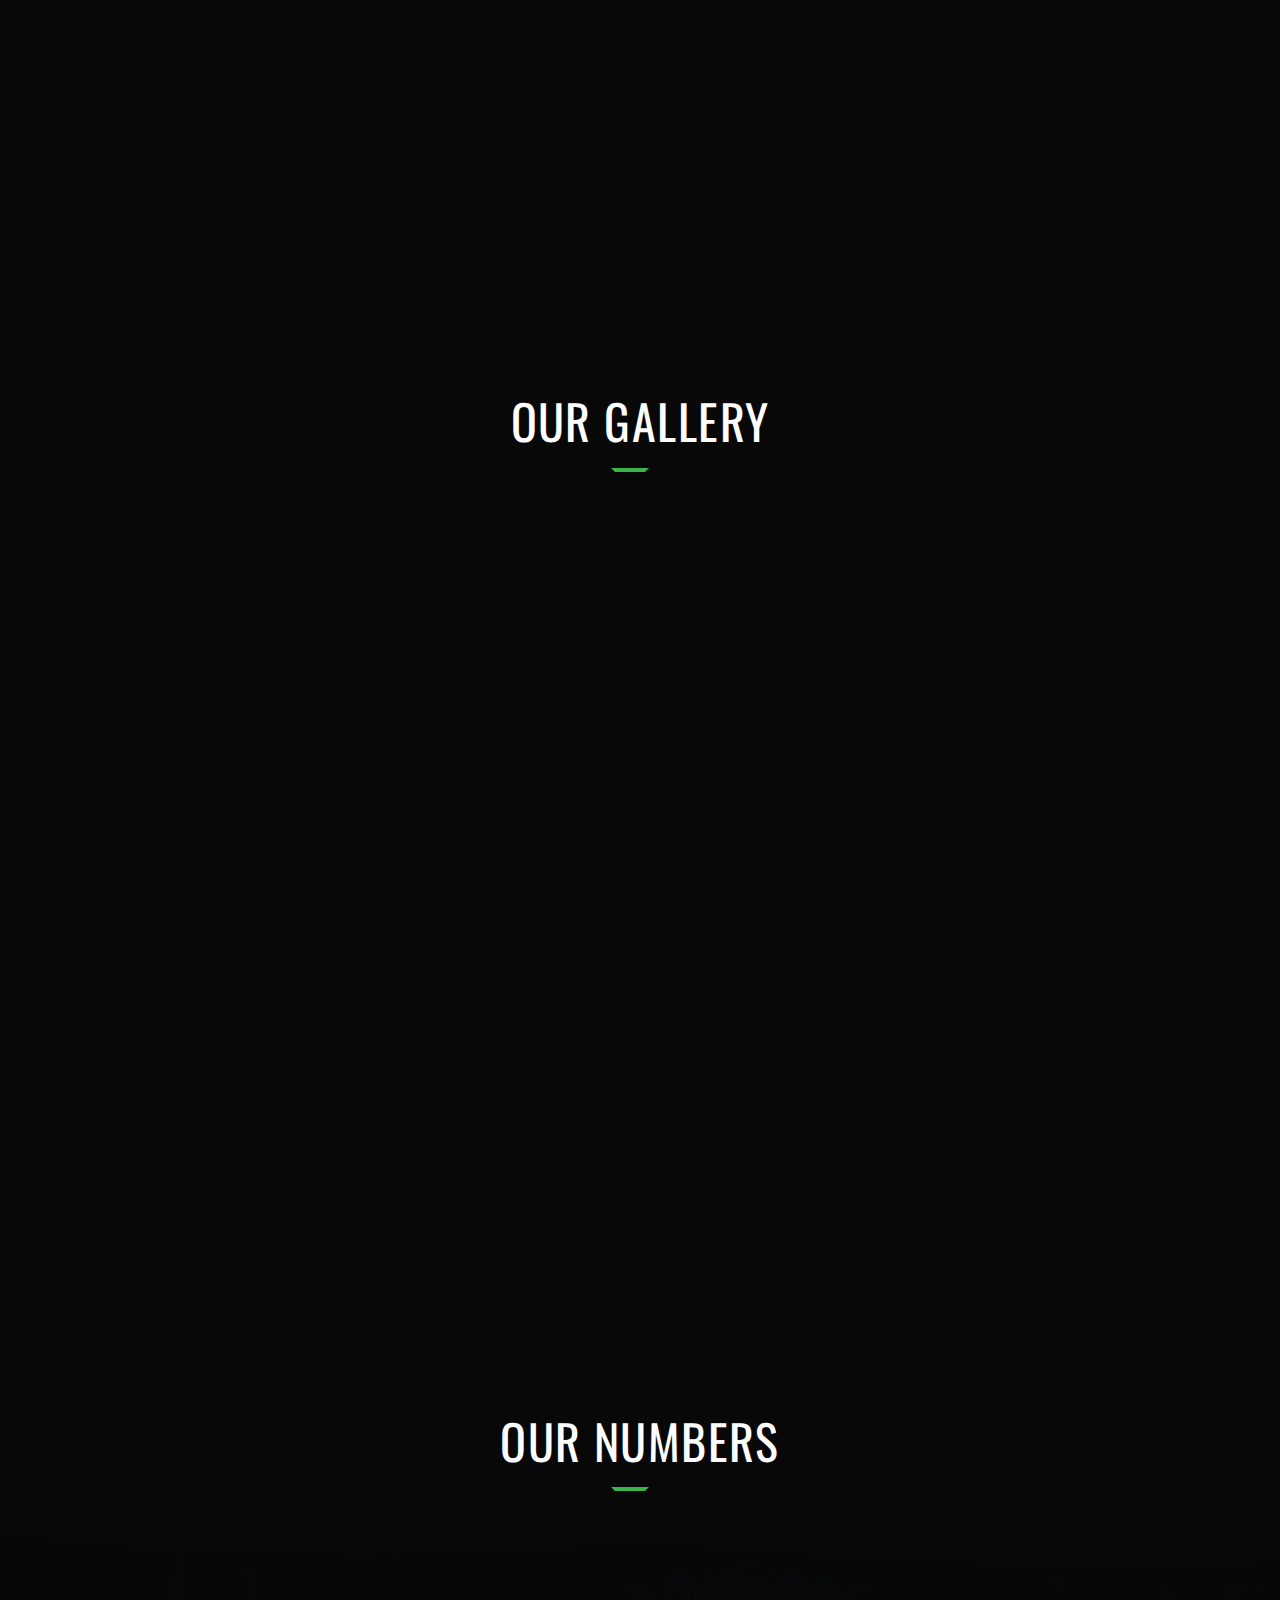
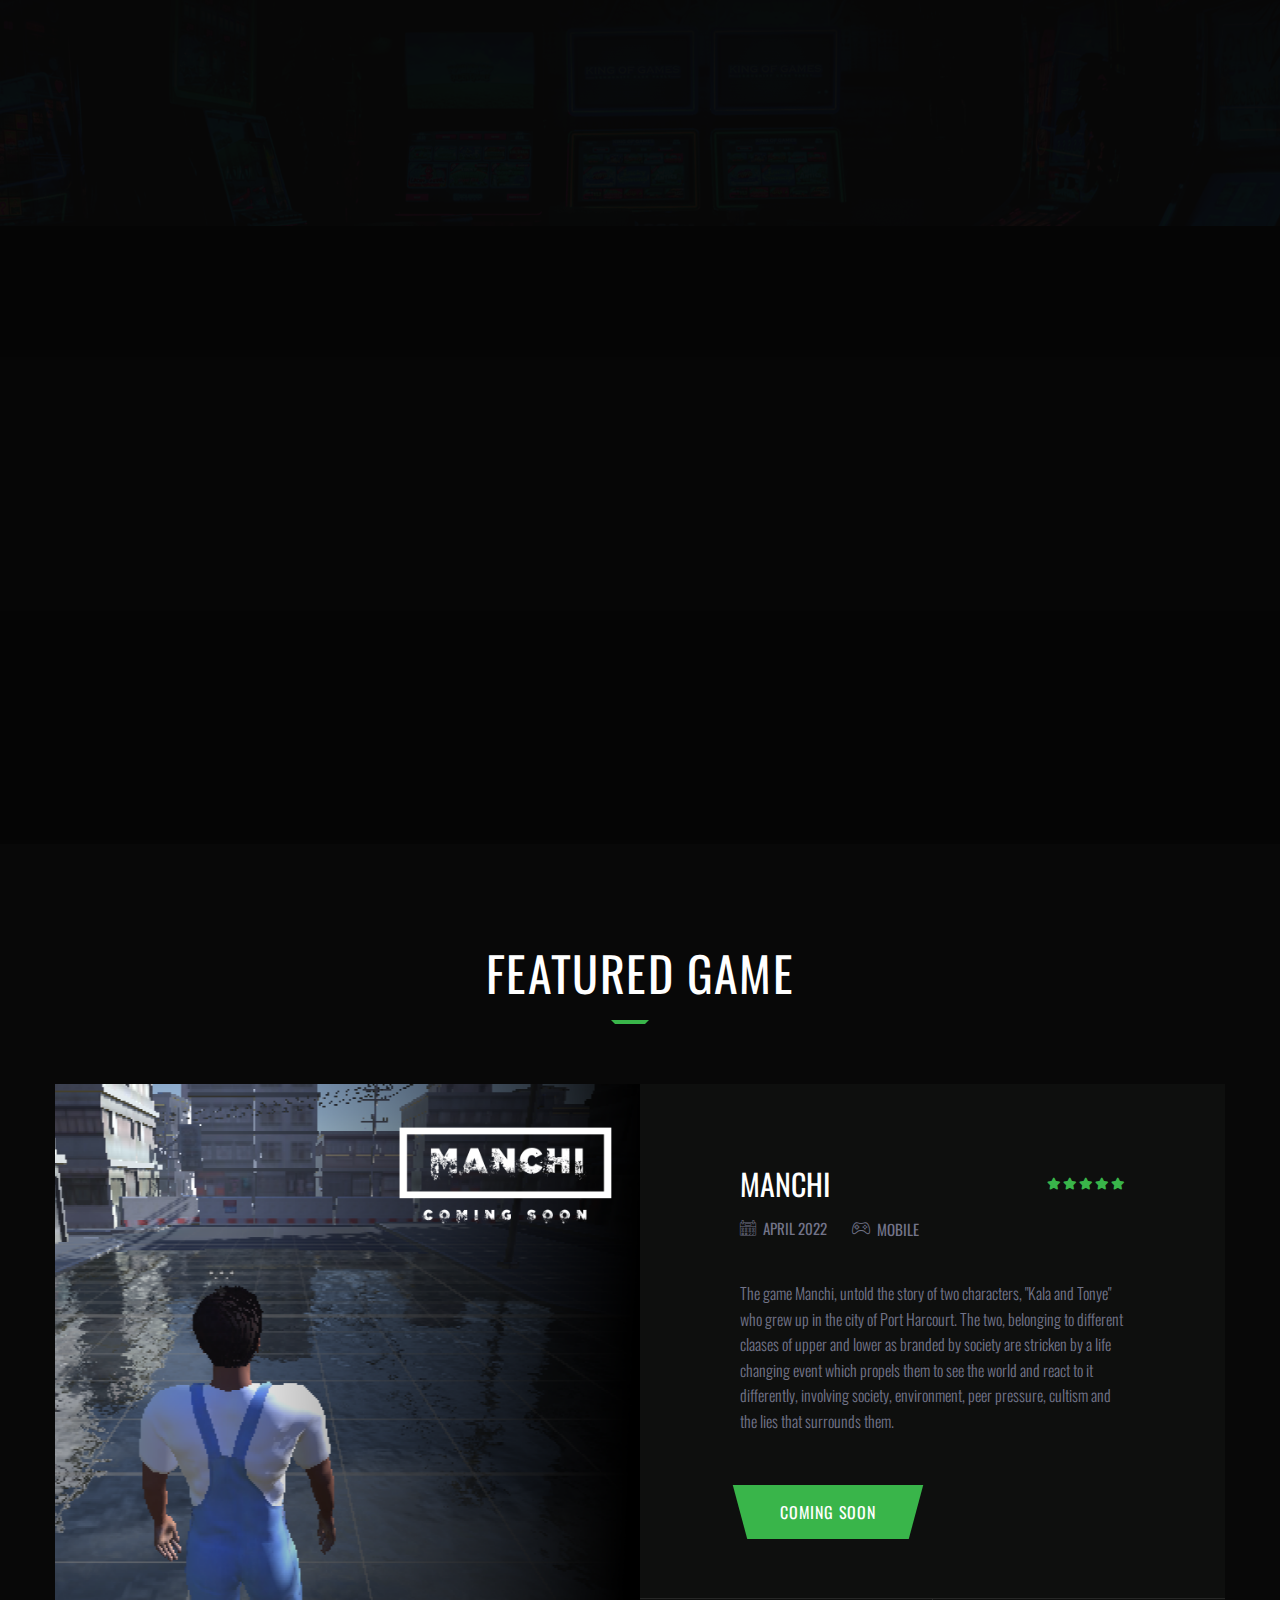
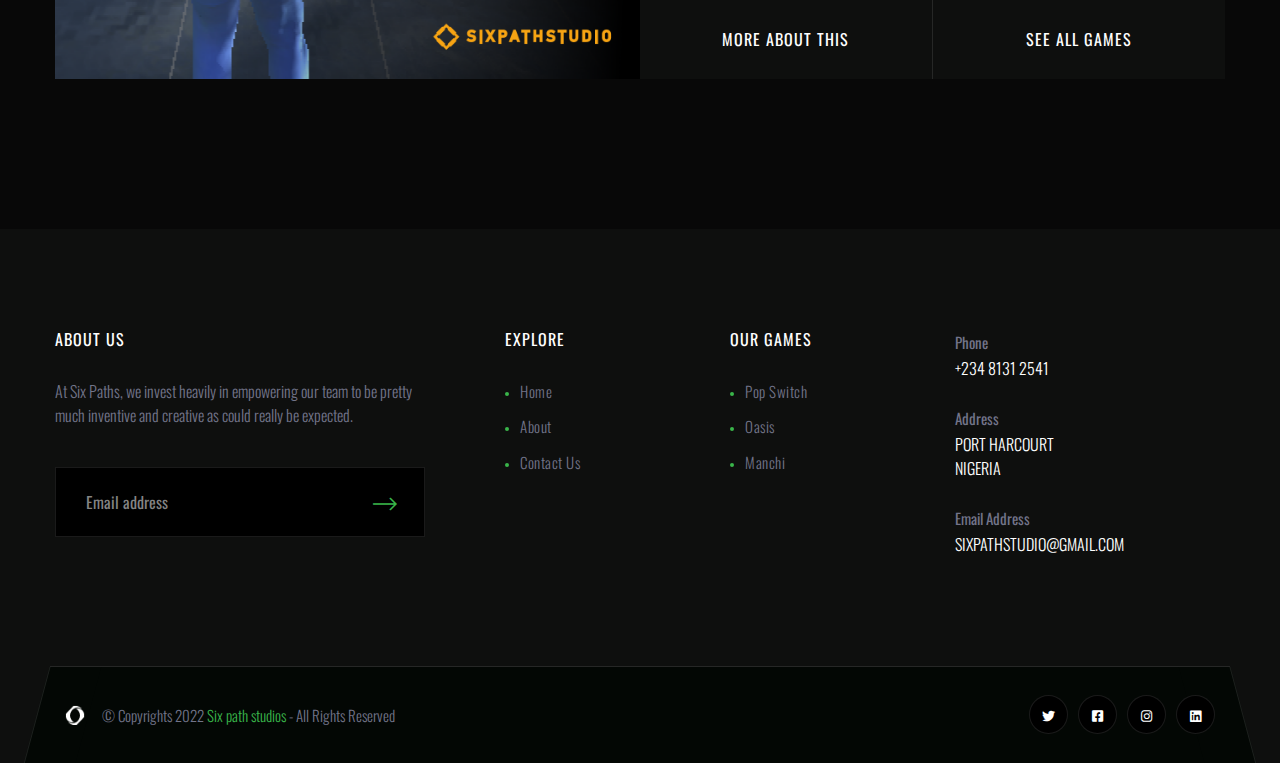
==== commit 9201192d: "Update team section" ====
--- a/index.html
+++ b/index.html
@@ -708,18 +708,17 @@
         </section>
 
         <!--Team Section-->
-        <section class="team-section">
+<!--         <section class="team-section">
             <div class="top-pattern-layer-dark"></div>
             <div class="bottom-pattern-layer-dark"></div>
 
             <div class="auto-container">
-                <!--Title-->
-                <div class="sec-title centered">
+                 <div class="sec-title centered">
                     <h2>Our team</h2><span class="bottom-curve"></span>
                 </div>
                 <div class="row clearfix justify-content-center">
-                    <!--Team Block-->
-                    <div class="team-block col-lg-3 col-md-6 col-sm-12 wow fadeInLeft" data-wow-delay="0ms"
+ 
+			<div class="team-block col-lg-3 col-md-6 col-sm-12 wow fadeInLeft" data-wow-delay="0ms"
                         data-wow-duration="1500ms">
                         <div class="inner-box">
                             <figure class="image-box"><a href="#"><img src="images/resource/louis.jpg" alt=""
@@ -729,18 +728,18 @@
                                     </a></h3>
                                 <div class="designation">Co Founder
                                     UX DESIGNER</div>
-                                <!-- <div class="social-links">
+                                <div class="social-links">
                                     <ul class="default-social-links clearfix">
                                         <li><a href="#"><span class="fab fa-twitter"></span></a></li>
                                         <li><a href="#"><span class="fab fa-facebook-square"></span></a></li>
                                         <li><a href="#"><span class="fab fa-instagram"></span></a></li>
                                     </ul>
-                                </div> -->
-                            </div>
-                        </div>
-                    </div>
-                    <!--Team Block-->
-                    <div class="team-block col-lg-3 col-md-6 col-sm-12 wow fadeInLeft" data-wow-delay="300ms"
+                                </div>
+                            </div>
+                        </div>
+                    </div>
+ 
+			<div class="team-block col-lg-3 col-md-6 col-sm-12 wow fadeInLeft" data-wow-delay="300ms"
                         data-wow-duration="1500ms">
                         <div class="inner-box">
                             <figure class="image-box"><a href="#"><img src="images/resource/tamar.jpg" alt=""
@@ -749,18 +748,18 @@
                                 <h3><a href="#">Tamunoprinye ‘Tamar’ Minimah</a></h3>
                                 <div class="designation">Co founder
                                     Game Developer</div>
-                                <!-- <div class="social-links">
+                                <div class="social-links">
                                     <ul class="default-social-links clearfix">
                                         <li><a href="#"><span class="fab fa-twitter"></span></a></li>
                                         <li><a href="#"><span class="fab fa-facebook-square"></span></a></li>
                                         <li><a href="#"><span class="fab fa-instagram"></span></a></li>
                                     </ul>
-                                </div> -->
-                            </div>
-                        </div>
-                    </div>
-                    <!--Team Block-->
-                    <div class="team-block col-lg-3 col-md-6 col-sm-12 wow fadeInLeft" data-wow-delay="600ms"
+                                </div>
+                            </div>
+                        </div>
+                    </div>
+ 
+			<div class="team-block col-lg-3 col-md-6 col-sm-12 wow fadeInLeft" data-wow-delay="600ms"
                         data-wow-duration="1500ms">
                         <div class="inner-box">
                             <figure class="image-box"><a href="#"><img src="images/resource/natachi.jpg" alt=""
@@ -768,18 +767,18 @@
                             <div class="lower-box">
                                 <h3><a href="#">Nnamaka Natachi Okezuo</a></h3>
                                 <div class="designation">Blockchain Developer</div>
-                                <!-- <div class="social-links">
+                                <div class="social-links">
                                     <ul class="default-social-links clearfix">
                                         <li><a href="#"><span class="fab fa-twitter"></span></a></li>
                                         <li><a href="#"><span class="fab fa-facebook-square"></span></a></li>
                                         <li><a href="#"><span class="fab fa-instagram"></span></a></li>
                                     </ul>
-                                </div> -->
-                            </div>
-                        </div>
-                    </div>
-                    <!--Team Block-->
-                    <div class="team-block col-lg-3 col-md-6 col-sm-12 wow fadeInLeft" data-wow-delay="900ms"
+                                </div>
+                            </div>
+                        </div>
+                    </div>
+
+			                    <div class="team-block col-lg-3 col-md-6 col-sm-12 wow fadeInLeft" data-wow-delay="900ms"
                         data-wow-duration="1500ms">
                         <div class="inner-box">
                             <figure class="image-box"><a href="#"><img src="images/resource/alabo.jpg" alt=""
@@ -787,13 +786,13 @@
                             <div class="lower-box">
                                 <h3><a href="#">Alabo Excel</a></h3>
                                 <div class="designation">Web Developer</div>
-                                <!-- <div class="social-links">
+                                <div class="social-links">
                                     <ul class="default-social-links clearfix">
                                         <li><a href="#"><span class="fab fa-twitter"></span></a></li>
                                         <li><a href="#"><span class="fab fa-facebook-square"></span></a></li>
                                         <li><a href="#"><span class="fab fa-instagram"></span></a></li>
                                     </ul>
-                                </div> -->
+                                </div>
                             </div>
                         </div>
                     </div>
@@ -805,13 +804,13 @@
                             <div class="lower-box">
                                 <h3><a href="#">Jacia Ebubechi</a></h3>
                                 <div class="designation">Content Developer</div>
-                                <!-- <div class="social-links">
+                                <div class="social-links">
                                     <ul class="default-social-links clearfix">
                                         <li><a href="#"><span class="fab fa-twitter"></span></a></li>
                                         <li><a href="#"><span class="fab fa-facebook-square"></span></a></li>
                                         <li><a href="#"><span class="fab fa-instagram"></span></a></li>
                                     </ul>
-                                </div> -->
+                                </div>
                             </div>
                         </div>
                     </div>
@@ -823,13 +822,13 @@
                             <div class="lower-box">
                                 <h3><a href="#">Destiny Ed</a></h3>
                                 <div class="designation">Mobile Developer</div>
-                                <!-- <div class="social-links">
+                                <div class="social-links">
                                     <ul class="default-social-links clearfix">
                                         <li><a href="#"><span class="fab fa-twitter"></span></a></li>
                                         <li><a href="#"><span class="fab fa-facebook-square"></span></a></li>
                                         <li><a href="#"><span class="fab fa-instagram"></span></a></li>
                                     </ul>
-                                </div> -->
+                                </div>
                             </div>
                         </div>
                     </div>
@@ -841,19 +840,19 @@
                             <div class="lower-box">
                                 <h3><a href="#">Precious Dan Harold</a></h3>
                                 <div class="designation">Content Developer / App Tester</div>
-                                <!-- <div class="social-links">
+                                <div class="social-links">
                                     <ul class="default-social-links clearfix">
                                         <li><a href="#"><span class="fab fa-twitter"></span></a></li>
                                         <li><a href="#"><span class="fab fa-facebook-square"></span></a></li>
                                         <li><a href="#"><span class="fab fa-instagram"></span></a></li>
                                     </ul>
-                                </div> -->
-                            </div>
-                        </div>
-                    </div>
-                </div>
-            </div>
-        </section>
+                                </div>
+                            </div>
+                        </div>
+                    </div>
+                </div>
+            </div>
+        </section> -->
 
 
 
@@ -1000,4 +999,4 @@
 
 </body>
 
-</html>+</html>
